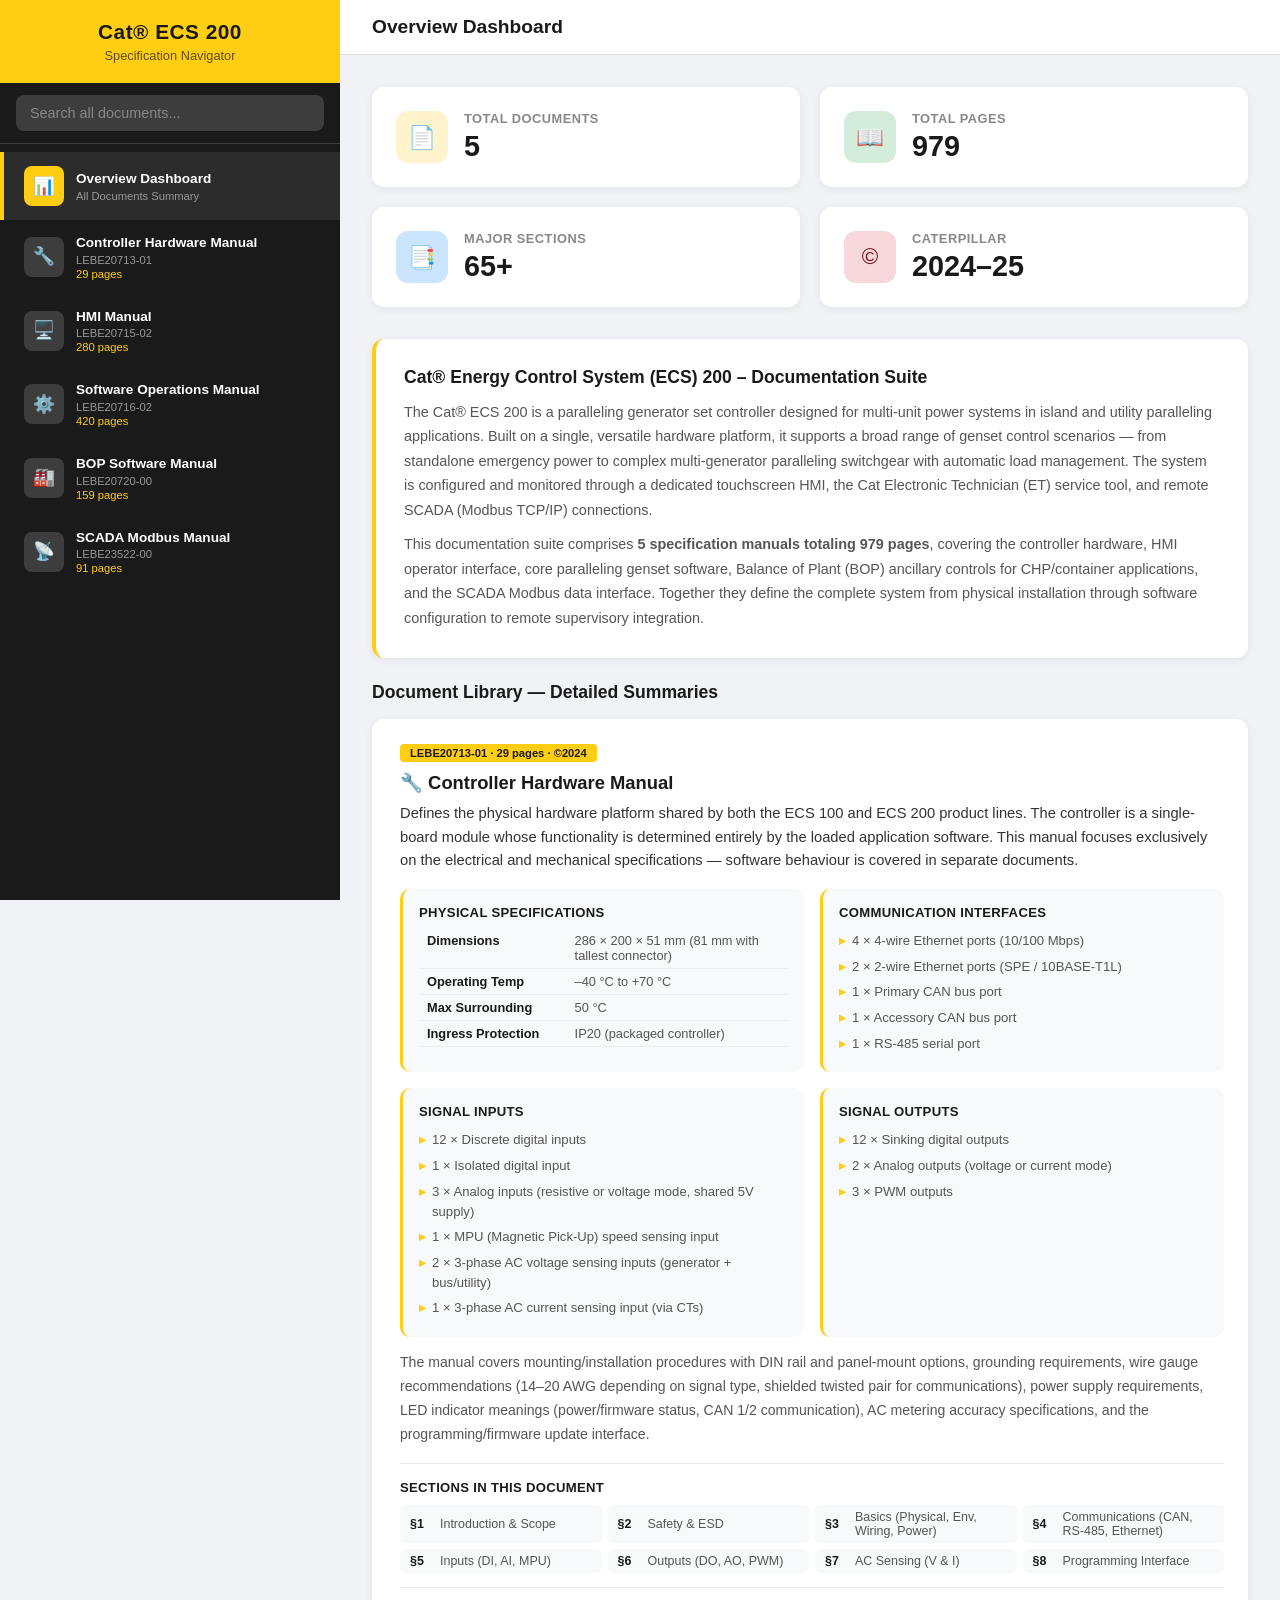
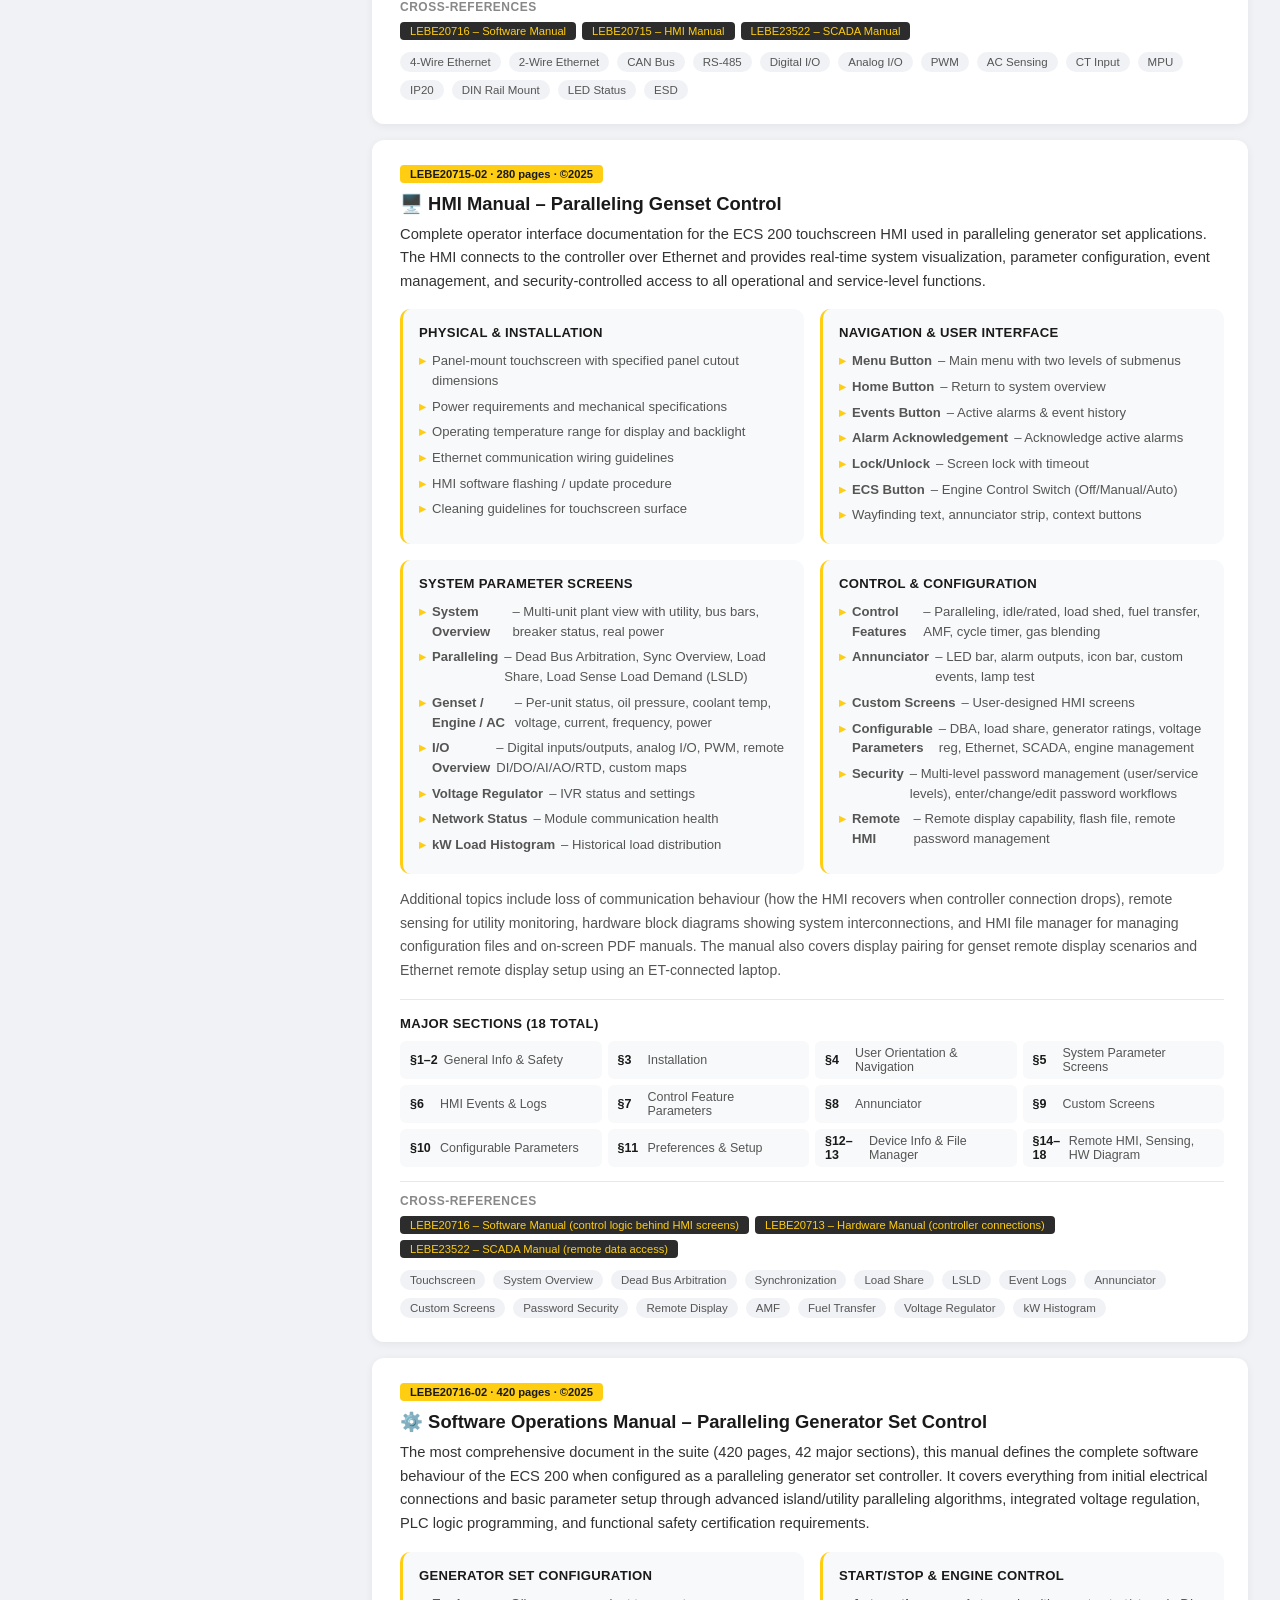
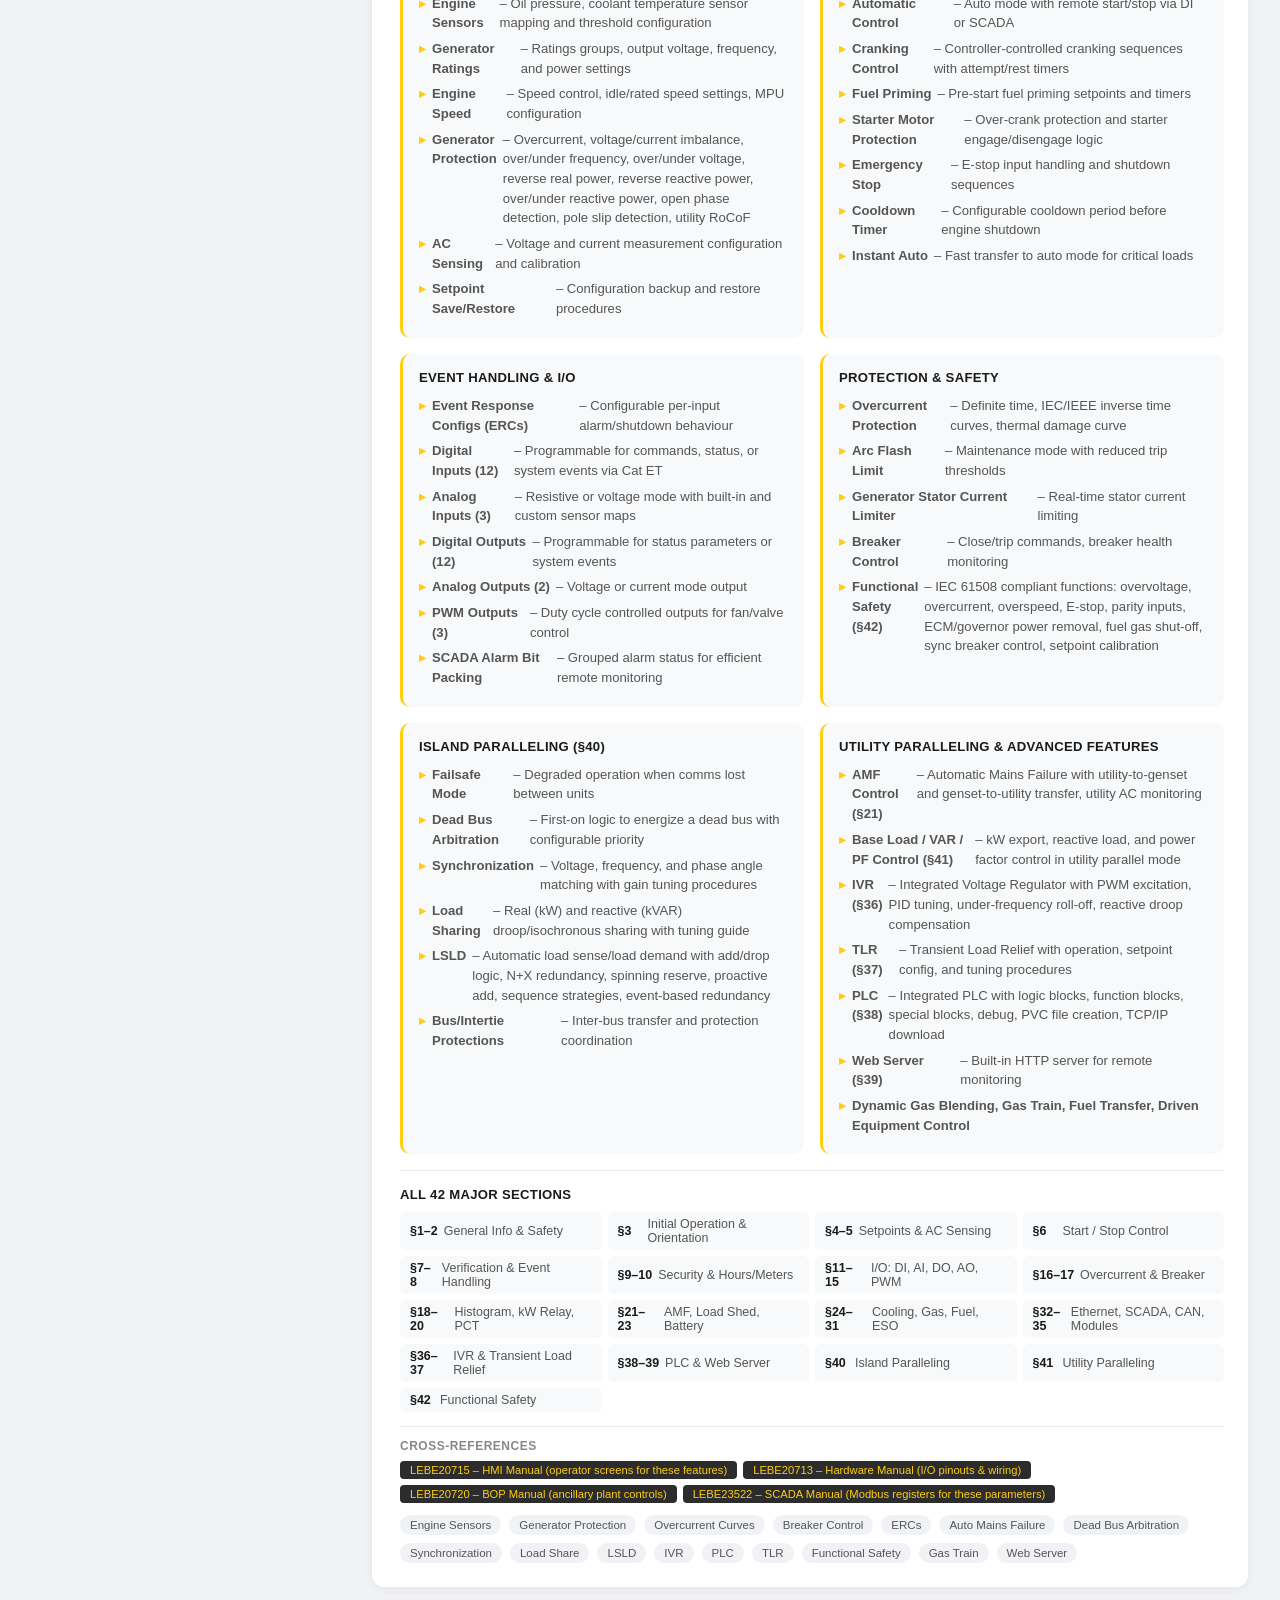
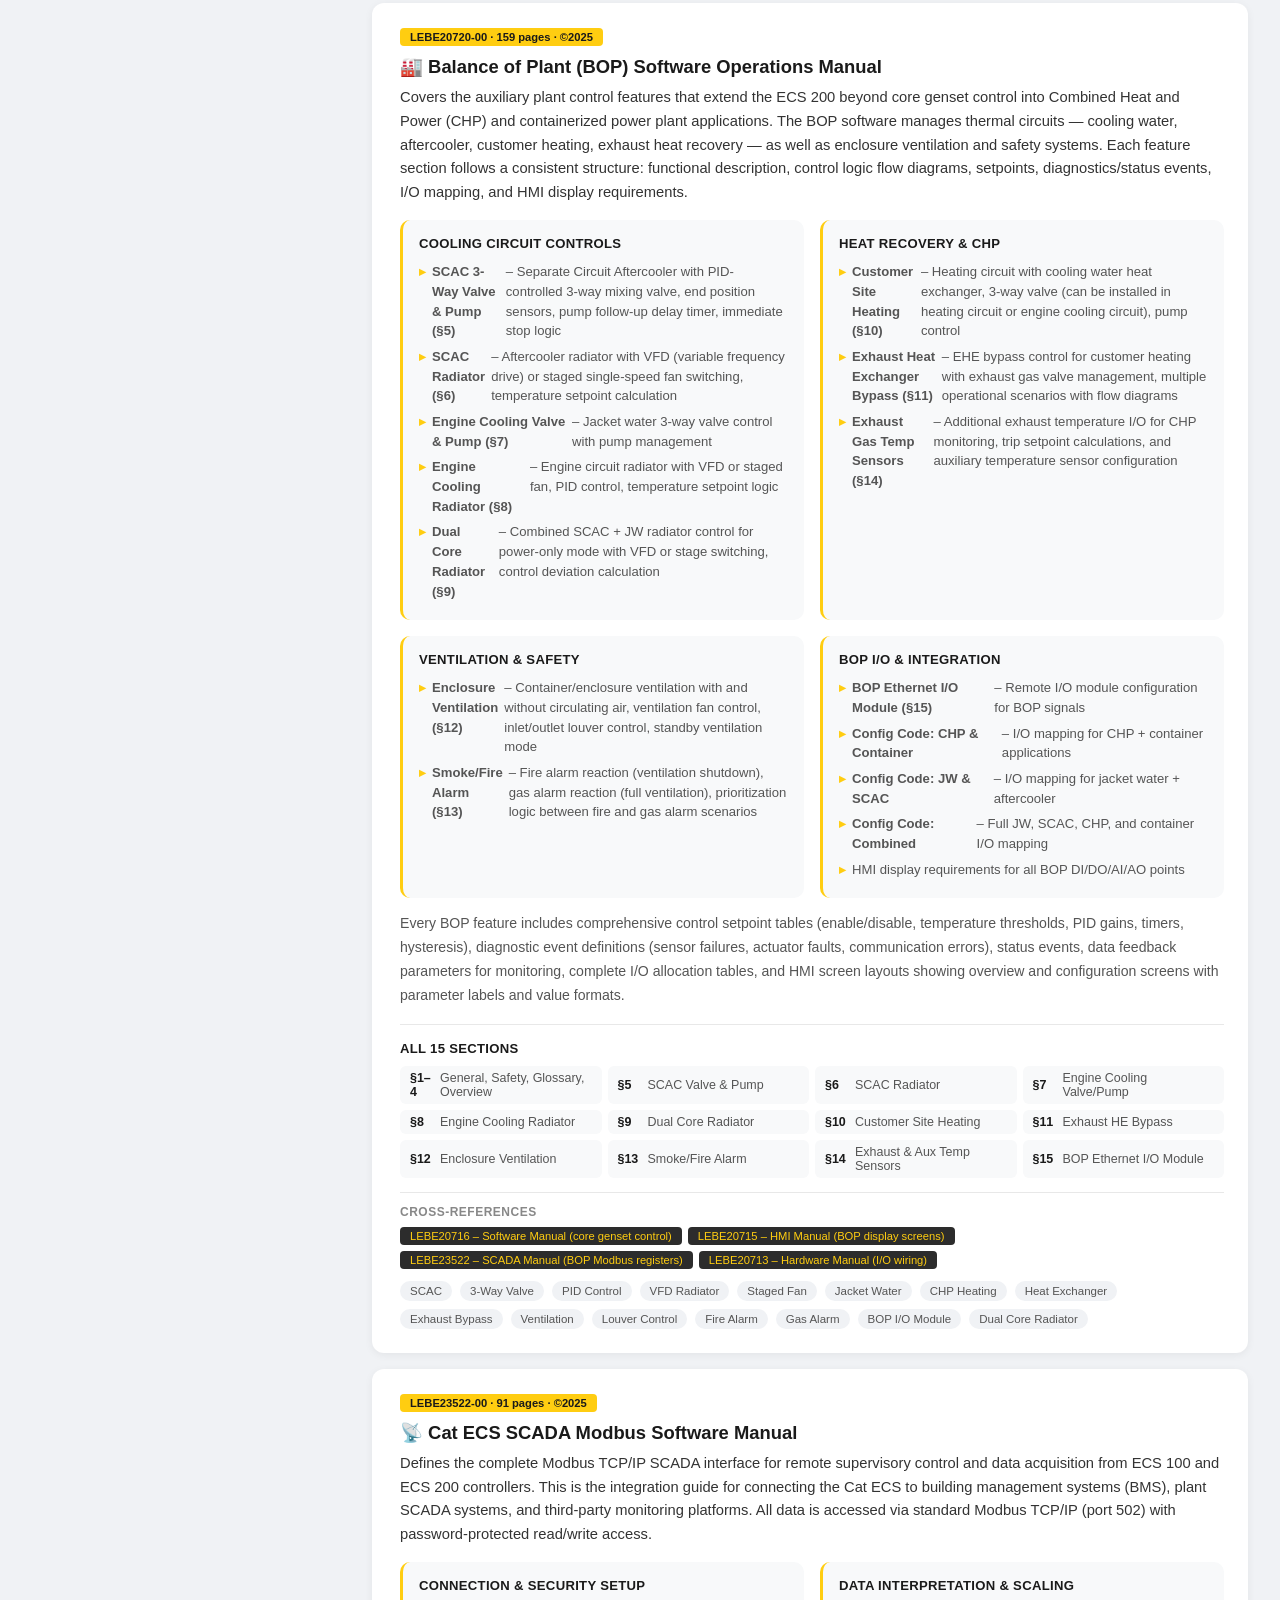
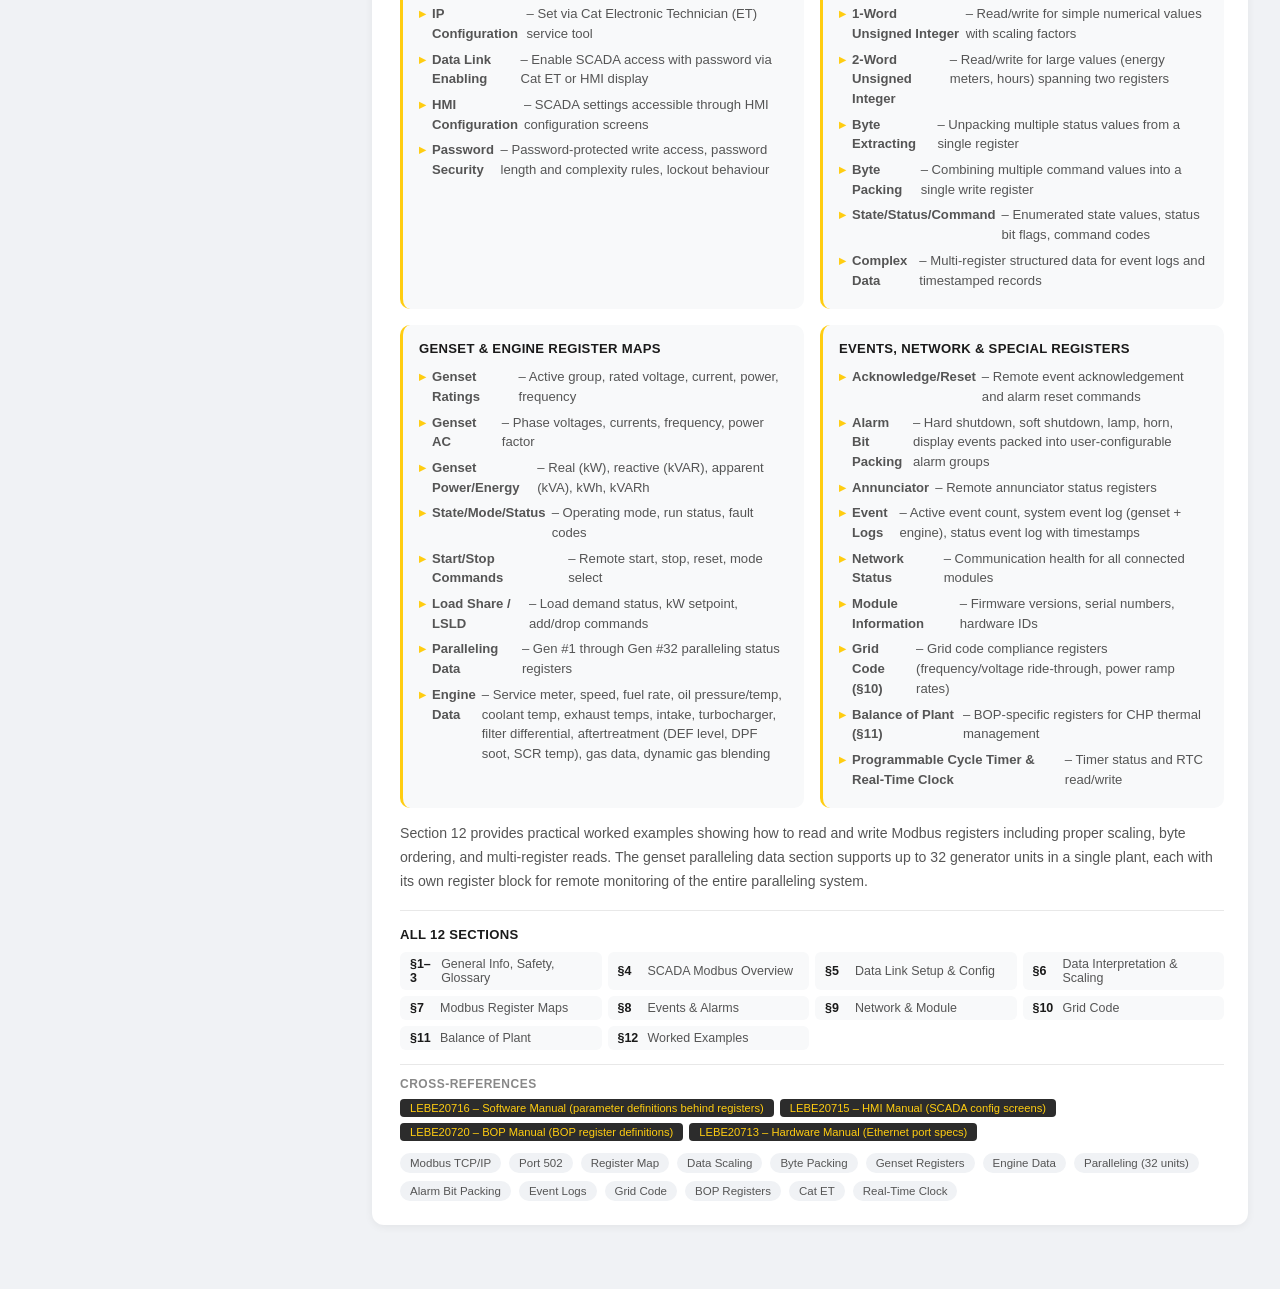
==== ECS-200-Spec-Navigator.html @ 2c51837c "Add ECS 200 Specification Navigator app and source PDFs - Single-file HTML app (index.html + portabl" ====
<!DOCTYPE html>
<html lang="en">
<head>
  <meta charset="UTF-8">
  <meta name="viewport" content="width=device-width, initial-scale=1.0">
  <title>Cat® ECS 200 Specification Navigator</title>
  <style>
    :root {
      --cat-yellow: #FFCD11;
      --cat-black: #1a1a1a;
      --cat-dark: #2c2c2c;
      --cat-gray: #3d3d3d;
      --cat-light-gray: #e8e8e8;
      --cat-white: #ffffff;
      --cat-accent: #f5a623;
      --sidebar-width: 340px;
      --transition: 0.3s ease;
    }

    * { margin: 0; padding: 0; box-sizing: border-box; }

    body {
      font-family: -apple-system, BlinkMacSystemFont, 'Segoe UI', Roboto, 'Helvetica Neue', Arial, sans-serif;
      background: #f0f2f5;
      color: var(--cat-black);
      display: flex;
      min-height: 100vh;
    }

    /* Sidebar */
    .sidebar {
      width: var(--sidebar-width);
      background: var(--cat-black);
      color: var(--cat-white);
      display: flex;
      flex-direction: column;
      position: fixed;
      top: 0;
      left: 0;
      bottom: 0;
      z-index: 100;
      transition: transform var(--transition);
    }

    .sidebar-header {
      background: var(--cat-yellow);
      color: var(--cat-black);
      padding: 20px;
      text-align: center;
    }

    .sidebar-header h1 {
      font-size: 1.3rem;
      font-weight: 800;
      letter-spacing: 0.5px;
    }

    .sidebar-header .subtitle {
      font-size: 0.8rem;
      opacity: 0.7;
      margin-top: 4px;
    }

    .sidebar-search {
      padding: 12px 16px;
      border-bottom: 1px solid var(--cat-gray);
    }

    .sidebar-search input {
      width: 100%;
      padding: 10px 14px;
      border: none;
      border-radius: 8px;
      background: var(--cat-gray);
      color: var(--cat-white);
      font-size: 0.9rem;
      outline: none;
    }

    .sidebar-search input::placeholder { color: #888; }
    .sidebar-search input:focus { background: #4a4a4a; }

    .doc-list {
      flex: 1;
      overflow-y: auto;
      padding: 8px 0;
    }

    .doc-item {
      padding: 14px 20px;
      cursor: pointer;
      border-left: 4px solid transparent;
      transition: all var(--transition);
      display: flex;
      align-items: center;
      gap: 12px;
    }

    .doc-item:hover {
      background: var(--cat-dark);
      border-left-color: var(--cat-yellow);
    }

    .doc-item.active {
      background: var(--cat-dark);
      border-left-color: var(--cat-yellow);
    }

    .doc-icon {
      width: 40px;
      height: 40px;
      background: var(--cat-gray);
      border-radius: 8px;
      display: flex;
      align-items: center;
      justify-content: center;
      flex-shrink: 0;
      font-size: 1.1rem;
    }

    .doc-item.active .doc-icon { background: var(--cat-yellow); color: var(--cat-black); }

    .doc-info h3 {
      font-size: 0.85rem;
      font-weight: 600;
      line-height: 1.3;
    }

    .doc-info .doc-id {
      font-size: 0.7rem;
      color: #999;
      margin-top: 2px;
    }

    .doc-info .doc-pages {
      font-size: 0.7rem;
      color: var(--cat-yellow);
      margin-top: 2px;
    }

    /* Main content */
    .main {
      margin-left: var(--sidebar-width);
      flex: 1;
      min-height: 100vh;
    }

    .topbar {
      background: var(--cat-white);
      border-bottom: 1px solid #ddd;
      padding: 16px 32px;
      display: flex;
      align-items: center;
      justify-content: space-between;
      position: sticky;
      top: 0;
      z-index: 50;
    }

    .topbar h2 {
      font-size: 1.2rem;
      font-weight: 700;
    }

    .topbar-actions {
      display: flex;
      gap: 10px;
    }

    .btn {
      padding: 10px 20px;
      border: none;
      border-radius: 8px;
      font-size: 0.85rem;
      font-weight: 600;
      cursor: pointer;
      transition: all var(--transition);
      display: inline-flex;
      align-items: center;
      gap: 8px;
      text-decoration: none;
    }

    .btn-primary {
      background: var(--cat-yellow);
      color: var(--cat-black);
    }

    .btn-primary:hover { background: #e6b800; transform: translateY(-1px); }

    .btn-secondary {
      background: var(--cat-light-gray);
      color: var(--cat-black);
    }

    .btn-secondary:hover { background: #d0d0d0; }

    .content {
      padding: 32px;
    }

    /* Dashboard */
    .dashboard-grid {
      display: grid;
      grid-template-columns: repeat(auto-fit, minmax(300px, 1fr));
      gap: 20px;
      margin-bottom: 32px;
    }

    .stat-card {
      background: var(--cat-white);
      border-radius: 12px;
      padding: 24px;
      box-shadow: 0 2px 8px rgba(0,0,0,0.06);
      display: flex;
      align-items: center;
      gap: 16px;
      transition: transform var(--transition), box-shadow var(--transition);
    }

    .stat-card:hover {
      transform: translateY(-2px);
      box-shadow: 0 4px 16px rgba(0,0,0,0.1);
    }

    .stat-icon {
      width: 52px;
      height: 52px;
      border-radius: 12px;
      display: flex;
      align-items: center;
      justify-content: center;
      font-size: 1.4rem;
      flex-shrink: 0;
    }

    .stat-info h4 { font-size: 0.8rem; color: #888; text-transform: uppercase; letter-spacing: 0.5px; }
    .stat-info .stat-value { font-size: 1.8rem; font-weight: 800; margin-top: 4px; }

    /* Document detail view */
    .doc-detail {
      display: none;
    }

    .doc-detail.active { display: block; }

    .doc-header-card {
      background: linear-gradient(135deg, var(--cat-black) 0%, var(--cat-dark) 100%);
      color: var(--cat-white);
      border-radius: 16px;
      padding: 32px;
      margin-bottom: 24px;
      position: relative;
      overflow: hidden;
    }

    .doc-header-card::after {
      content: '';
      position: absolute;
      top: -30px;
      right: -30px;
      width: 120px;
      height: 120px;
      background: var(--cat-yellow);
      border-radius: 50%;
      opacity: 0.1;
    }

    .doc-header-card .doc-title {
      font-size: 1.6rem;
      font-weight: 800;
      margin-bottom: 8px;
    }

    .doc-header-card .doc-number {
      font-size: 0.9rem;
      color: var(--cat-yellow);
      margin-bottom: 16px;
    }

    .doc-header-card .doc-summary {
      font-size: 0.95rem;
      line-height: 1.7;
      opacity: 0.9;
      max-width: 800px;
    }

    .doc-meta {
      display: flex;
      gap: 24px;
      margin-top: 20px;
      flex-wrap: wrap;
    }

    .meta-badge {
      background: rgba(255,255,255,0.1);
      padding: 8px 16px;
      border-radius: 20px;
      font-size: 0.8rem;
      display: flex;
      align-items: center;
      gap: 6px;
    }

    /* Sections */
    .sections-container {
      display: grid;
      grid-template-columns: repeat(auto-fit, minmax(380px, 1fr));
      gap: 20px;
    }

    .section-card {
      background: var(--cat-white);
      border-radius: 12px;
      padding: 24px;
      box-shadow: 0 2px 8px rgba(0,0,0,0.06);
      transition: all var(--transition);
      border-left: 4px solid var(--cat-yellow);
      cursor: pointer;
    }

    .section-card:hover {
      transform: translateY(-2px);
      box-shadow: 0 4px 16px rgba(0,0,0,0.1);
    }

    .section-header {
      display: flex;
      align-items: flex-start;
      gap: 12px;
      margin-bottom: 12px;
    }

    .section-num {
      background: var(--cat-yellow);
      color: var(--cat-black);
      font-weight: 800;
      font-size: 0.75rem;
      padding: 4px 10px;
      border-radius: 6px;
      flex-shrink: 0;
      min-width: 36px;
      text-align: center;
    }

    .section-title {
      font-size: 1rem;
      font-weight: 700;
      line-height: 1.3;
    }

    .section-desc {
      font-size: 0.85rem;
      color: #666;
      line-height: 1.6;
      margin-bottom: 12px;
    }

    .section-page {
      font-size: 0.75rem;
      color: #999;
      display: flex;
      align-items: center;
      gap: 4px;
    }

    .subsections {
      margin-top: 12px;
      padding-top: 12px;
      border-top: 1px solid #eee;
    }

    .subsection {
      padding: 8px 8px;
      font-size: 0.82rem;
      color: #555;
      display: flex;
      justify-content: space-between;
      align-items: center;
      cursor: pointer;
      border-radius: 6px;
      transition: all var(--transition);
    }

    .subsection:hover { color: var(--cat-black); background: #fff8e1; }

    .subsection .sub-page {
      color: #aaa;
      font-size: 0.75rem;
      white-space: nowrap;
    }

    .open-at-page {
      display: inline-flex;
      align-items: center;
      gap: 4px;
      background: var(--cat-yellow);
      color: var(--cat-black);
      font-size: 0.7rem;
      font-weight: 700;
      padding: 3px 10px;
      border-radius: 4px;
      text-decoration: none;
      transition: all var(--transition);
      white-space: nowrap;
    }

    .open-at-page:hover { background: #e6b800; transform: translateY(-1px); }

    .section-page-link {
      display: inline-flex;
      align-items: center;
      gap: 6px;
    }

    .section-page-link .open-at-page { margin-left: 8px; }

    /* Quick find */
    .quick-find-results {
      background: var(--cat-white);
      border-radius: 12px;
      padding: 24px;
      box-shadow: 0 2px 8px rgba(0,0,0,0.06);
      margin-bottom: 24px;
      display: none;
    }

    .quick-find-results.visible { display: block; }

    .quick-find-results h3 {
      font-size: 1rem;
      margin-bottom: 16px;
      color: var(--cat-black);
    }

    .search-result-item {
      padding: 14px 16px;
      border-radius: 8px;
      margin-bottom: 8px;
      background: #f8f9fa;
      transition: all var(--transition);
      border-left: 3px solid transparent;
    }

    .search-result-item:hover { background: #fff8e1; border-left-color: var(--cat-yellow); }

    .result-header {
      display: flex;
      justify-content: space-between;
      align-items: flex-start;
      gap: 12px;
    }

    .result-doc { font-size: 0.72rem; color: #888; margin-top: 4px; }
    .result-section { font-weight: 600; font-size: 0.9rem; }
    .result-desc { font-size: 0.8rem; color: #666; margin-top: 6px; line-height: 1.5; }

    .result-matches {
      margin-top: 8px;
      padding-top: 8px;
      border-top: 1px solid #eee;
      display: flex;
      flex-direction: column;
      gap: 4px;
    }

    .result-match-item {
      display: flex;
      justify-content: space-between;
      align-items: center;
      padding: 6px 10px;
      border-radius: 6px;
      font-size: 0.8rem;
      color: #555;
      cursor: pointer;
      transition: all var(--transition);
    }

    .result-match-item:hover { background: #fff3cd; }

    .result-match-item .match-title { flex: 1; }

    .result-doc-badge {
      display: inline-block;
      background: var(--cat-dark);
      color: var(--cat-yellow);
      font-size: 0.65rem;
      font-weight: 700;
      padding: 2px 8px;
      border-radius: 4px;
      margin-right: 6px;
    }

    /* Mobile menu toggle */
    .menu-toggle {
      display: none;
      position: fixed;
      top: 12px;
      left: 12px;
      z-index: 200;
      background: var(--cat-yellow);
      border: none;
      padding: 10px;
      border-radius: 8px;
      cursor: pointer;
      font-size: 1.2rem;
    }

    /* Overview tab */
    .overview-section { margin-bottom: 32px; }
    .overview-section h3 { font-size: 1.1rem; font-weight: 700; margin-bottom: 16px; }

    .doc-overview-card {
      background: var(--cat-white);
      border-radius: 12px;
      padding: 24px;
      box-shadow: 0 2px 8px rgba(0,0,0,0.06);
      margin-bottom: 16px;
      cursor: pointer;
      transition: all var(--transition);
      border-left: 4px solid transparent;
    }

    .doc-overview-card:hover {
      transform: translateY(-2px);
      box-shadow: 0 4px 16px rgba(0,0,0,0.1);
      border-left-color: var(--cat-yellow);
    }

    .doc-overview-card h4 { font-size: 1.15rem; margin-bottom: 8px; }
    .doc-overview-card .doc-id-badge {
      display: inline-block;
      background: var(--cat-yellow);
      color: var(--cat-black);
      font-size: 0.7rem;
      font-weight: 700;
      padding: 3px 10px;
      border-radius: 4px;
      margin-bottom: 10px;
    }
    .doc-overview-card p { font-size: 0.88rem; color: #555; line-height: 1.7; }
    .doc-overview-card .summary-lead { font-size: 0.92rem; color: #333; font-weight: 500; margin-bottom: 12px; line-height: 1.6; }

    .key-topics {
      display: flex;
      gap: 8px;
      flex-wrap: wrap;
      margin-top: 12px;
    }

    .topic-tag {
      background: #f0f2f5;
      color: #555;
      font-size: 0.72rem;
      padding: 4px 10px;
      border-radius: 12px;
      font-weight: 500;
    }

    .detail-grid {
      display: grid;
      grid-template-columns: repeat(auto-fit, minmax(280px, 1fr));
      gap: 16px;
      margin-top: 16px;
    }

    .detail-block {
      background: #f8f9fa;
      border-radius: 10px;
      padding: 16px;
      border-left: 3px solid var(--cat-yellow);
    }

    .detail-block h5 {
      font-size: 0.82rem;
      font-weight: 700;
      color: var(--cat-black);
      margin-bottom: 8px;
      text-transform: uppercase;
      letter-spacing: 0.3px;
    }

    .detail-block ul {
      list-style: none;
      padding: 0;
    }

    .detail-block ul li {
      font-size: 0.82rem;
      color: #555;
      padding: 3px 0;
      line-height: 1.5;
      display: flex;
      align-items: baseline;
      gap: 6px;
    }

    .detail-block ul li::before {
      content: '▸';
      color: var(--cat-yellow);
      font-weight: bold;
      flex-shrink: 0;
    }

    .spec-table {
      width: 100%;
      border-collapse: collapse;
      font-size: 0.8rem;
      margin-top: 8px;
    }

    .spec-table td {
      padding: 5px 8px;
      border-bottom: 1px solid #eee;
      vertical-align: top;
    }

    .spec-table td:first-child {
      font-weight: 600;
      color: var(--cat-black);
      white-space: nowrap;
      width: 40%;
    }

    .spec-table td:last-child {
      color: #555;
    }

    .section-preview {
      margin-top: 16px;
      padding-top: 16px;
      border-top: 1px solid #e8e8e8;
    }

    .section-preview h5 {
      font-size: 0.82rem;
      font-weight: 700;
      color: var(--cat-black);
      margin-bottom: 10px;
      text-transform: uppercase;
      letter-spacing: 0.3px;
    }

    .section-preview-grid {
      display: grid;
      grid-template-columns: repeat(auto-fit, minmax(200px, 1fr));
      gap: 6px;
    }

    .section-preview-item {
      font-size: 0.78rem;
      color: #555;
      padding: 5px 10px;
      background: #f8f9fa;
      border-radius: 6px;
      display: flex;
      align-items: center;
      gap: 6px;
      cursor: pointer;
      transition: background var(--transition);
    }

    .section-preview-item:hover { background: #fff3cd; }

    .section-preview-item .sp-num {
      font-weight: 700;
      color: var(--cat-black);
      min-width: 24px;
    }

    .xref-section {
      margin-top: 14px;
      padding-top: 12px;
      border-top: 1px solid #e8e8e8;
    }

    .xref-section h5 {
      font-size: 0.75rem;
      font-weight: 700;
      color: #888;
      margin-bottom: 8px;
      text-transform: uppercase;
      letter-spacing: 0.5px;
    }

    .xref-badges {
      display: flex;
      gap: 6px;
      flex-wrap: wrap;
    }

    .xref-badge {
      font-size: 0.7rem;
      background: var(--cat-dark);
      color: var(--cat-yellow);
      padding: 3px 10px;
      border-radius: 4px;
      cursor: pointer;
      transition: all var(--transition);
    }

    .xref-badge:hover { background: var(--cat-black); transform: translateY(-1px); }

    .overview-intro {
      background: var(--cat-white);
      border-radius: 12px;
      padding: 28px;
      box-shadow: 0 2px 8px rgba(0,0,0,0.06);
      margin-bottom: 24px;
      border-left: 4px solid var(--cat-yellow);
    }

    .overview-intro h3 { font-size: 1.1rem; margin-bottom: 12px; }
    .overview-intro p { font-size: 0.9rem; color: #555; line-height: 1.7; }

    /* Scrollbar */
    ::-webkit-scrollbar { width: 6px; }
    ::-webkit-scrollbar-track { background: transparent; }
    ::-webkit-scrollbar-thumb { background: #ccc; border-radius: 3px; }
    .sidebar ::-webkit-scrollbar-thumb { background: #555; }

    /* Responsive */
    @media (max-width: 900px) {
      .sidebar { transform: translateX(-100%); }
      .sidebar.open { transform: translateX(0); }
      .main { margin-left: 0; }
      .menu-toggle { display: block; }
      .content { padding: 20px; }
      .sections-container { grid-template-columns: 1fr; }
    }

    /* Print */
    @media print {
      .sidebar, .topbar, .menu-toggle { display: none; }
      .main { margin-left: 0; }
    }

    .highlight { background: var(--cat-yellow); padding: 1px 4px; border-radius: 3px; }

    /* Tab navigation */
    .tab-nav {
      display: flex;
      gap: 4px;
      margin-bottom: 24px;
      background: var(--cat-white);
      padding: 4px;
      border-radius: 12px;
      box-shadow: 0 2px 8px rgba(0,0,0,0.06);
    }

    .tab-btn {
      padding: 10px 20px;
      border: none;
      border-radius: 8px;
      background: transparent;
      font-size: 0.85rem;
      font-weight: 600;
      cursor: pointer;
      transition: all var(--transition);
      color: #666;
    }

    .tab-btn.active {
      background: var(--cat-yellow);
      color: var(--cat-black);
    }

    .tab-btn:hover:not(.active) { background: #f0f2f5; }
  </style>
</head>
<body>

  <button class="menu-toggle" onclick="toggleSidebar()" aria-label="Toggle menu">☰</button>

  <!-- Sidebar -->
  <aside class="sidebar" id="sidebar">
    <div class="sidebar-header">
      <h1>Cat® ECS 200</h1>
      <div class="subtitle">Specification Navigator</div>
    </div>
    <div class="sidebar-search">
      <input type="text" id="globalSearch" placeholder="Search all documents..." oninput="handleSearch(this.value)">
    </div>
    <div class="doc-list" id="docList">
      <div class="doc-item active" data-doc="overview" onclick="showView('overview')">
        <div class="doc-icon">📊</div>
        <div class="doc-info">
          <h3>Overview Dashboard</h3>
          <div class="doc-id">All Documents Summary</div>
        </div>
      </div>
      <div class="doc-item" data-doc="hw" onclick="showView('hw')">
        <div class="doc-icon">🔧</div>
        <div class="doc-info">
          <h3>Controller Hardware Manual</h3>
          <div class="doc-id">LEBE20713-01</div>
          <div class="doc-pages">29 pages</div>
        </div>
      </div>
      <div class="doc-item" data-doc="hmi" onclick="showView('hmi')">
        <div class="doc-icon">🖥️</div>
        <div class="doc-info">
          <h3>HMI Manual</h3>
          <div class="doc-id">LEBE20715-02</div>
          <div class="doc-pages">280 pages</div>
        </div>
      </div>
      <div class="doc-item" data-doc="sw" onclick="showView('sw')">
        <div class="doc-icon">⚙️</div>
        <div class="doc-info">
          <h3>Software Operations Manual</h3>
          <div class="doc-id">LEBE20716-02</div>
          <div class="doc-pages">420 pages</div>
        </div>
      </div>
      <div class="doc-item" data-doc="bop" onclick="showView('bop')">
        <div class="doc-icon">🏭</div>
        <div class="doc-info">
          <h3>BOP Software Manual</h3>
          <div class="doc-id">LEBE20720-00</div>
          <div class="doc-pages">159 pages</div>
        </div>
      </div>
      <div class="doc-item" data-doc="scada" onclick="showView('scada')">
        <div class="doc-icon">📡</div>
        <div class="doc-info">
          <h3>SCADA Modbus Manual</h3>
          <div class="doc-id">LEBE23522-00</div>
          <div class="doc-pages">91 pages</div>
        </div>
      </div>
    </div>
  </aside>

  <!-- Main -->
  <main class="main">
    <div class="topbar">
      <h2 id="topbarTitle">Overview Dashboard</h2>
      <div class="topbar-actions" id="topbarActions">
      </div>
    </div>

    <div class="content">
      <!-- Search results overlay -->
      <div class="quick-find-results" id="searchResults">
        <h3>🔍 Search Results <span id="resultCount"></span></h3>
        <div id="resultsList"></div>
      </div>

      <!-- OVERVIEW VIEW -->
      <div class="doc-detail active" id="view-overview">
        <div class="dashboard-grid">
          <div class="stat-card">
            <div class="stat-icon" style="background:#fff3cd;color:#856404;">📄</div>
            <div class="stat-info">
              <h4>Total Documents</h4>
              <div class="stat-value">5</div>
            </div>
          </div>
          <div class="stat-card">
            <div class="stat-icon" style="background:#d4edda;color:#155724;">📖</div>
            <div class="stat-info">
              <h4>Total Pages</h4>
              <div class="stat-value">979</div>
            </div>
          </div>
          <div class="stat-card">
            <div class="stat-icon" style="background:#cce5ff;color:#004085;">📑</div>
            <div class="stat-info">
              <h4>Major Sections</h4>
              <div class="stat-value">65+</div>
            </div>
          </div>
          <div class="stat-card">
            <div class="stat-icon" style="background:#f8d7da;color:#721c24;">©️</div>
            <div class="stat-info">
              <h4>Caterpillar</h4>
              <div class="stat-value">2024–25</div>
            </div>
          </div>
        </div>

        <!-- System Overview -->
        <div class="overview-intro">
          <h3>Cat® Energy Control System (ECS) 200 – Documentation Suite</h3>
          <p>The Cat® ECS 200 is a paralleling generator set controller designed for multi-unit power systems in island and utility paralleling applications. Built on a single, versatile hardware platform, it supports a broad range of genset control scenarios — from standalone emergency power to complex multi-generator paralleling switchgear with automatic load management. The system is configured and monitored through a dedicated touchscreen HMI, the Cat Electronic Technician (ET) service tool, and remote SCADA (Modbus TCP/IP) connections.</p>
          <p style="margin-top:10px;">This documentation suite comprises <strong>5 specification manuals totaling 979 pages</strong>, covering the controller hardware, HMI operator interface, core paralleling genset software, Balance of Plant (BOP) ancillary controls for CHP/container applications, and the SCADA Modbus data interface. Together they define the complete system from physical installation through software configuration to remote supervisory integration.</p>
        </div>

        <div class="overview-section">
          <h3>Document Library — Detailed Summaries</h3>

          <!-- ==================== HARDWARE ==================== -->
          <div class="doc-overview-card" onclick="showView('hw')">
            <div class="doc-id-badge">LEBE20713-01 · 29 pages · ©2024</div>
            <h4>🔧 Controller Hardware Manual</h4>
            <p class="summary-lead">Defines the physical hardware platform shared by both the ECS 100 and ECS 200 product lines. The controller is a single-board module whose functionality is determined entirely by the loaded application software. This manual focuses exclusively on the electrical and mechanical specifications — software behaviour is covered in separate documents.</p>

            <div class="detail-grid">
              <div class="detail-block">
                <h5>Physical Specifications</h5>
                <table class="spec-table">
                  <tr><td>Dimensions</td><td>286 × 200 × 51 mm (81 mm with tallest connector)</td></tr>
                  <tr><td>Operating Temp</td><td>–40 °C to +70 °C</td></tr>
                  <tr><td>Max Surrounding</td><td>50 °C</td></tr>
                  <tr><td>Ingress Protection</td><td>IP20 (packaged controller)</td></tr>
                </table>
              </div>
              <div class="detail-block">
                <h5>Communication Interfaces</h5>
                <ul>
                  <li>4 × 4-wire Ethernet ports (10/100 Mbps)</li>
                  <li>2 × 2-wire Ethernet ports (SPE / 10BASE-T1L)</li>
                  <li>1 × Primary CAN bus port</li>
                  <li>1 × Accessory CAN bus port</li>
                  <li>1 × RS-485 serial port</li>
                </ul>
              </div>
              <div class="detail-block">
                <h5>Signal Inputs</h5>
                <ul>
                  <li>12 × Discrete digital inputs</li>
                  <li>1 × Isolated digital input</li>
                  <li>3 × Analog inputs (resistive or voltage mode, shared 5V supply)</li>
                  <li>1 × MPU (Magnetic Pick-Up) speed sensing input</li>
                  <li>2 × 3-phase AC voltage sensing inputs (generator + bus/utility)</li>
                  <li>1 × 3-phase AC current sensing input (via CTs)</li>
                </ul>
              </div>
              <div class="detail-block">
                <h5>Signal Outputs</h5>
                <ul>
                  <li>12 × Sinking digital outputs</li>
                  <li>2 × Analog outputs (voltage or current mode)</li>
                  <li>3 × PWM outputs</li>
                </ul>
              </div>
            </div>

            <p style="margin-top:14px;">The manual covers mounting/installation procedures with DIN rail and panel-mount options, grounding requirements, wire gauge recommendations (14–20 AWG depending on signal type, shielded twisted pair for communications), power supply requirements, LED indicator meanings (power/firmware status, CAN 1/2 communication), AC metering accuracy specifications, and the programming/firmware update interface.</p>

            <div class="section-preview">
              <h5>Sections in This Document</h5>
              <div class="section-preview-grid">
                <div class="section-preview-item" onclick="event.stopPropagation(); showView('hw')"><span class="sp-num">§1</span> Introduction &amp; Scope</div>
                <div class="section-preview-item" onclick="event.stopPropagation(); showView('hw')"><span class="sp-num">§2</span> Safety &amp; ESD</div>
                <div class="section-preview-item" onclick="event.stopPropagation(); showView('hw')"><span class="sp-num">§3</span> Basics (Physical, Env, Wiring, Power)</div>
                <div class="section-preview-item" onclick="event.stopPropagation(); showView('hw')"><span class="sp-num">§4</span> Communications (CAN, RS-485, Ethernet)</div>
                <div class="section-preview-item" onclick="event.stopPropagation(); showView('hw')"><span class="sp-num">§5</span> Inputs (DI, AI, MPU)</div>
                <div class="section-preview-item" onclick="event.stopPropagation(); showView('hw')"><span class="sp-num">§6</span> Outputs (DO, AO, PWM)</div>
                <div class="section-preview-item" onclick="event.stopPropagation(); showView('hw')"><span class="sp-num">§7</span> AC Sensing (V &amp; I)</div>
                <div class="section-preview-item" onclick="event.stopPropagation(); showView('hw')"><span class="sp-num">§8</span> Programming Interface</div>
              </div>
            </div>

            <div class="xref-section">
              <h5>Cross-References</h5>
              <div class="xref-badges">
                <span class="xref-badge" onclick="event.stopPropagation(); showView('sw')">LEBE20716 – Software Manual</span>
                <span class="xref-badge" onclick="event.stopPropagation(); showView('hmi')">LEBE20715 – HMI Manual</span>
                <span class="xref-badge" onclick="event.stopPropagation(); showView('scada')">LEBE23522 – SCADA Manual</span>
              </div>
            </div>

            <div class="key-topics">
              <span class="topic-tag">4-Wire Ethernet</span>
              <span class="topic-tag">2-Wire Ethernet</span>
              <span class="topic-tag">CAN Bus</span>
              <span class="topic-tag">RS-485</span>
              <span class="topic-tag">Digital I/O</span>
              <span class="topic-tag">Analog I/O</span>
              <span class="topic-tag">PWM</span>
              <span class="topic-tag">AC Sensing</span>
              <span class="topic-tag">CT Input</span>
              <span class="topic-tag">MPU</span>
              <span class="topic-tag">IP20</span>
              <span class="topic-tag">DIN Rail Mount</span>
              <span class="topic-tag">LED Status</span>
              <span class="topic-tag">ESD</span>
            </div>
          </div>

          <!-- ==================== HMI ==================== -->
          <div class="doc-overview-card" onclick="showView('hmi')">
            <div class="doc-id-badge">LEBE20715-02 · 280 pages · ©2025</div>
            <h4>🖥️ HMI Manual – Paralleling Genset Control</h4>
            <p class="summary-lead">Complete operator interface documentation for the ECS 200 touchscreen HMI used in paralleling generator set applications. The HMI connects to the controller over Ethernet and provides real-time system visualization, parameter configuration, event management, and security-controlled access to all operational and service-level functions.</p>

            <div class="detail-grid">
              <div class="detail-block">
                <h5>Physical &amp; Installation</h5>
                <ul>
                  <li>Panel-mount touchscreen with specified panel cutout dimensions</li>
                  <li>Power requirements and mechanical specifications</li>
                  <li>Operating temperature range for display and backlight</li>
                  <li>Ethernet communication wiring guidelines</li>
                  <li>HMI software flashing / update procedure</li>
                  <li>Cleaning guidelines for touchscreen surface</li>
                </ul>
              </div>
              <div class="detail-block">
                <h5>Navigation &amp; User Interface</h5>
                <ul>
                  <li><strong>Menu Button</strong> – Main menu with two levels of submenus</li>
                  <li><strong>Home Button</strong> – Return to system overview</li>
                  <li><strong>Events Button</strong> – Active alarms &amp; event history</li>
                  <li><strong>Alarm Acknowledgement</strong> – Acknowledge active alarms</li>
                  <li><strong>Lock/Unlock</strong> – Screen lock with timeout</li>
                  <li><strong>ECS Button</strong> – Engine Control Switch (Off/Manual/Auto)</li>
                  <li>Wayfinding text, annunciator strip, context buttons</li>
                </ul>
              </div>
              <div class="detail-block">
                <h5>System Parameter Screens</h5>
                <ul>
                  <li><strong>System Overview</strong> – Multi-unit plant view with utility, bus bars, breaker status, real power</li>
                  <li><strong>Paralleling</strong> – Dead Bus Arbitration, Sync Overview, Load Share, Load Sense Load Demand (LSLD)</li>
                  <li><strong>Genset / Engine / AC</strong> – Per-unit status, oil pressure, coolant temp, voltage, current, frequency, power</li>
                  <li><strong>I/O Overview</strong> – Digital inputs/outputs, analog I/O, PWM, remote DI/DO/AI/AO/RTD, custom maps</li>
                  <li><strong>Voltage Regulator</strong> – IVR status and settings</li>
                  <li><strong>Network Status</strong> – Module communication health</li>
                  <li><strong>kW Load Histogram</strong> – Historical load distribution</li>
                </ul>
              </div>
              <div class="detail-block">
                <h5>Control &amp; Configuration</h5>
                <ul>
                  <li><strong>Control Features</strong> – Paralleling, idle/rated, load shed, fuel transfer, AMF, cycle timer, gas blending</li>
                  <li><strong>Annunciator</strong> – LED bar, alarm outputs, icon bar, custom events, lamp test</li>
                  <li><strong>Custom Screens</strong> – User-designed HMI screens</li>
                  <li><strong>Configurable Parameters</strong> – DBA, load share, generator ratings, voltage reg, Ethernet, SCADA, engine management</li>
                  <li><strong>Security</strong> – Multi-level password management (user/service levels), enter/change/edit password workflows</li>
                  <li><strong>Remote HMI</strong> – Remote display capability, flash file, remote password management</li>
                </ul>
              </div>
            </div>

            <p style="margin-top:14px;">Additional topics include loss of communication behaviour (how the HMI recovers when controller connection drops), remote sensing for utility monitoring, hardware block diagrams showing system interconnections, and HMI file manager for managing configuration files and on-screen PDF manuals. The manual also covers display pairing for genset remote display scenarios and Ethernet remote display setup using an ET-connected laptop.</p>

            <div class="section-preview">
              <h5>Major Sections (18 total)</h5>
              <div class="section-preview-grid">
                <div class="section-preview-item" onclick="event.stopPropagation(); showView('hmi')"><span class="sp-num">§1–2</span> General Info &amp; Safety</div>
                <div class="section-preview-item" onclick="event.stopPropagation(); showView('hmi')"><span class="sp-num">§3</span> Installation</div>
                <div class="section-preview-item" onclick="event.stopPropagation(); showView('hmi')"><span class="sp-num">§4</span> User Orientation &amp; Navigation</div>
                <div class="section-preview-item" onclick="event.stopPropagation(); showView('hmi')"><span class="sp-num">§5</span> System Parameter Screens</div>
                <div class="section-preview-item" onclick="event.stopPropagation(); showView('hmi')"><span class="sp-num">§6</span> HMI Events &amp; Logs</div>
                <div class="section-preview-item" onclick="event.stopPropagation(); showView('hmi')"><span class="sp-num">§7</span> Control Feature Parameters</div>
                <div class="section-preview-item" onclick="event.stopPropagation(); showView('hmi')"><span class="sp-num">§8</span> Annunciator</div>
                <div class="section-preview-item" onclick="event.stopPropagation(); showView('hmi')"><span class="sp-num">§9</span> Custom Screens</div>
                <div class="section-preview-item" onclick="event.stopPropagation(); showView('hmi')"><span class="sp-num">§10</span> Configurable Parameters</div>
                <div class="section-preview-item" onclick="event.stopPropagation(); showView('hmi')"><span class="sp-num">§11</span> Preferences &amp; Setup</div>
                <div class="section-preview-item" onclick="event.stopPropagation(); showView('hmi')"><span class="sp-num">§12–13</span> Device Info &amp; File Manager</div>
                <div class="section-preview-item" onclick="event.stopPropagation(); showView('hmi')"><span class="sp-num">§14–18</span> Remote HMI, Sensing, HW Diagram</div>
              </div>
            </div>

            <div class="xref-section">
              <h5>Cross-References</h5>
              <div class="xref-badges">
                <span class="xref-badge" onclick="event.stopPropagation(); showView('sw')">LEBE20716 – Software Manual (control logic behind HMI screens)</span>
                <span class="xref-badge" onclick="event.stopPropagation(); showView('hw')">LEBE20713 – Hardware Manual (controller connections)</span>
                <span class="xref-badge" onclick="event.stopPropagation(); showView('scada')">LEBE23522 – SCADA Manual (remote data access)</span>
              </div>
            </div>

            <div class="key-topics">
              <span class="topic-tag">Touchscreen</span>
              <span class="topic-tag">System Overview</span>
              <span class="topic-tag">Dead Bus Arbitration</span>
              <span class="topic-tag">Synchronization</span>
              <span class="topic-tag">Load Share</span>
              <span class="topic-tag">LSLD</span>
              <span class="topic-tag">Event Logs</span>
              <span class="topic-tag">Annunciator</span>
              <span class="topic-tag">Custom Screens</span>
              <span class="topic-tag">Password Security</span>
              <span class="topic-tag">Remote Display</span>
              <span class="topic-tag">AMF</span>
              <span class="topic-tag">Fuel Transfer</span>
              <span class="topic-tag">Voltage Regulator</span>
              <span class="topic-tag">kW Histogram</span>
            </div>
          </div>

          <!-- ==================== SOFTWARE ==================== -->
          <div class="doc-overview-card" onclick="showView('sw')">
            <div class="doc-id-badge">LEBE20716-02 · 420 pages · ©2025</div>
            <h4>⚙️ Software Operations Manual – Paralleling Generator Set Control</h4>
            <p class="summary-lead">The most comprehensive document in the suite (420 pages, 42 major sections), this manual defines the complete software behaviour of the ECS 200 when configured as a paralleling generator set controller. It covers everything from initial electrical connections and basic parameter setup through advanced island/utility paralleling algorithms, integrated voltage regulation, PLC logic programming, and functional safety certification requirements.</p>

            <div class="detail-grid">
              <div class="detail-block">
                <h5>Generator Set Configuration</h5>
                <ul>
                  <li><strong>Engine Sensors</strong> – Oil pressure, coolant temperature sensor mapping and threshold configuration</li>
                  <li><strong>Generator Ratings</strong> – Ratings groups, output voltage, frequency, and power settings</li>
                  <li><strong>Engine Speed</strong> – Speed control, idle/rated speed settings, MPU configuration</li>
                  <li><strong>Generator Protection</strong> – Overcurrent, voltage/current imbalance, over/under frequency, over/under voltage, reverse real power, reverse reactive power, over/under reactive power, open phase detection, pole slip detection, utility RoCoF</li>
                  <li><strong>AC Sensing</strong> – Voltage and current measurement configuration and calibration</li>
                  <li><strong>Setpoint Save/Restore</strong> – Configuration backup and restore procedures</li>
                </ul>
              </div>
              <div class="detail-block">
                <h5>Start/Stop &amp; Engine Control</h5>
                <ul>
                  <li><strong>Automatic Control</strong> – Auto mode with remote start/stop via DI or SCADA</li>
                  <li><strong>Cranking Control</strong> – Controller-controlled cranking sequences with attempt/rest timers</li>
                  <li><strong>Fuel Priming</strong> – Pre-start fuel priming setpoints and timers</li>
                  <li><strong>Starter Motor Protection</strong> – Over-crank protection and starter engage/disengage logic</li>
                  <li><strong>Emergency Stop</strong> – E-stop input handling and shutdown sequences</li>
                  <li><strong>Cooldown Timer</strong> – Configurable cooldown period before engine shutdown</li>
                  <li><strong>Instant Auto</strong> – Fast transfer to auto mode for critical loads</li>
                </ul>
              </div>
              <div class="detail-block">
                <h5>Event Handling &amp; I/O</h5>
                <ul>
                  <li><strong>Event Response Configs (ERCs)</strong> – Configurable per-input alarm/shutdown behaviour</li>
                  <li><strong>Digital Inputs (12)</strong> – Programmable for commands, status, or system events via Cat ET</li>
                  <li><strong>Analog Inputs (3)</strong> – Resistive or voltage mode with built-in and custom sensor maps</li>
                  <li><strong>Digital Outputs (12)</strong> – Programmable for status parameters or system events</li>
                  <li><strong>Analog Outputs (2)</strong> – Voltage or current mode output</li>
                  <li><strong>PWM Outputs (3)</strong> – Duty cycle controlled outputs for fan/valve control</li>
                  <li><strong>SCADA Alarm Bit Packing</strong> – Grouped alarm status for efficient remote monitoring</li>
                </ul>
              </div>
              <div class="detail-block">
                <h5>Protection &amp; Safety</h5>
                <ul>
                  <li><strong>Overcurrent Protection</strong> – Definite time, IEC/IEEE inverse time curves, thermal damage curve</li>
                  <li><strong>Arc Flash Limit</strong> – Maintenance mode with reduced trip thresholds</li>
                  <li><strong>Generator Stator Current Limiter</strong> – Real-time stator current limiting</li>
                  <li><strong>Breaker Control</strong> – Close/trip commands, breaker health monitoring</li>
                  <li><strong>Functional Safety (§42)</strong> – IEC 61508 compliant functions: overvoltage, overcurrent, overspeed, E-stop, parity inputs, ECM/governor power removal, fuel gas shut-off, sync breaker control, setpoint calibration</li>
                </ul>
              </div>
              <div class="detail-block">
                <h5>Island Paralleling (§40)</h5>
                <ul>
                  <li><strong>Failsafe Mode</strong> – Degraded operation when comms lost between units</li>
                  <li><strong>Dead Bus Arbitration</strong> – First-on logic to energize a dead bus with configurable priority</li>
                  <li><strong>Synchronization</strong> – Voltage, frequency, and phase angle matching with gain tuning procedures</li>
                  <li><strong>Load Sharing</strong> – Real (kW) and reactive (kVAR) droop/isochronous sharing with tuning guide</li>
                  <li><strong>LSLD</strong> – Automatic load sense/load demand with add/drop logic, N+X redundancy, spinning reserve, proactive add, sequence strategies, event-based redundancy</li>
                  <li><strong>Bus/Intertie Protections</strong> – Inter-bus transfer and protection coordination</li>
                </ul>
              </div>
              <div class="detail-block">
                <h5>Utility Paralleling &amp; Advanced Features</h5>
                <ul>
                  <li><strong>AMF Control (§21)</strong> – Automatic Mains Failure with utility-to-genset and genset-to-utility transfer, utility AC monitoring</li>
                  <li><strong>Base Load / VAR / PF Control (§41)</strong> – kW export, reactive load, and power factor control in utility parallel mode</li>
                  <li><strong>IVR (§36)</strong> – Integrated Voltage Regulator with PWM excitation, PID tuning, under-frequency roll-off, reactive droop compensation</li>
                  <li><strong>TLR (§37)</strong> – Transient Load Relief with operation, setpoint config, and tuning procedures</li>
                  <li><strong>PLC (§38)</strong> – Integrated PLC with logic blocks, function blocks, special blocks, debug, PVC file creation, TCP/IP download</li>
                  <li><strong>Web Server (§39)</strong> – Built-in HTTP server for remote monitoring</li>
                  <li><strong>Dynamic Gas Blending, Gas Train, Fuel Transfer, Driven Equipment Control</strong></li>
                </ul>
              </div>
            </div>

            <div class="section-preview">
              <h5>All 42 Major Sections</h5>
              <div class="section-preview-grid">
                <div class="section-preview-item" onclick="event.stopPropagation(); showView('sw')"><span class="sp-num">§1–2</span> General Info &amp; Safety</div>
                <div class="section-preview-item" onclick="event.stopPropagation(); showView('sw')"><span class="sp-num">§3</span> Initial Operation &amp; Orientation</div>
                <div class="section-preview-item" onclick="event.stopPropagation(); showView('sw')"><span class="sp-num">§4–5</span> Setpoints &amp; AC Sensing</div>
                <div class="section-preview-item" onclick="event.stopPropagation(); showView('sw')"><span class="sp-num">§6</span> Start / Stop Control</div>
                <div class="section-preview-item" onclick="event.stopPropagation(); showView('sw')"><span class="sp-num">§7–8</span> Verification &amp; Event Handling</div>
                <div class="section-preview-item" onclick="event.stopPropagation(); showView('sw')"><span class="sp-num">§9–10</span> Security &amp; Hours/Meters</div>
                <div class="section-preview-item" onclick="event.stopPropagation(); showView('sw')"><span class="sp-num">§11–15</span> I/O: DI, AI, DO, AO, PWM</div>
                <div class="section-preview-item" onclick="event.stopPropagation(); showView('sw')"><span class="sp-num">§16–17</span> Overcurrent &amp; Breaker</div>
                <div class="section-preview-item" onclick="event.stopPropagation(); showView('sw')"><span class="sp-num">§18–20</span> Histogram, kW Relay, PCT</div>
                <div class="section-preview-item" onclick="event.stopPropagation(); showView('sw')"><span class="sp-num">§21–23</span> AMF, Load Shed, Battery</div>
                <div class="section-preview-item" onclick="event.stopPropagation(); showView('sw')"><span class="sp-num">§24–31</span> Cooling, Gas, Fuel, ESO</div>
                <div class="section-preview-item" onclick="event.stopPropagation(); showView('sw')"><span class="sp-num">§32–35</span> Ethernet, SCADA, CAN, Modules</div>
                <div class="section-preview-item" onclick="event.stopPropagation(); showView('sw')"><span class="sp-num">§36–37</span> IVR &amp; Transient Load Relief</div>
                <div class="section-preview-item" onclick="event.stopPropagation(); showView('sw')"><span class="sp-num">§38–39</span> PLC &amp; Web Server</div>
                <div class="section-preview-item" onclick="event.stopPropagation(); showView('sw')"><span class="sp-num">§40</span> Island Paralleling</div>
                <div class="section-preview-item" onclick="event.stopPropagation(); showView('sw')"><span class="sp-num">§41</span> Utility Paralleling</div>
                <div class="section-preview-item" onclick="event.stopPropagation(); showView('sw')"><span class="sp-num">§42</span> Functional Safety</div>
              </div>
            </div>

            <div class="xref-section">
              <h5>Cross-References</h5>
              <div class="xref-badges">
                <span class="xref-badge" onclick="event.stopPropagation(); showView('hmi')">LEBE20715 – HMI Manual (operator screens for these features)</span>
                <span class="xref-badge" onclick="event.stopPropagation(); showView('hw')">LEBE20713 – Hardware Manual (I/O pinouts &amp; wiring)</span>
                <span class="xref-badge" onclick="event.stopPropagation(); showView('bop')">LEBE20720 – BOP Manual (ancillary plant controls)</span>
                <span class="xref-badge" onclick="event.stopPropagation(); showView('scada')">LEBE23522 – SCADA Manual (Modbus registers for these parameters)</span>
              </div>
            </div>

            <div class="key-topics">
              <span class="topic-tag">Engine Sensors</span>
              <span class="topic-tag">Generator Protection</span>
              <span class="topic-tag">Overcurrent Curves</span>
              <span class="topic-tag">Breaker Control</span>
              <span class="topic-tag">ERCs</span>
              <span class="topic-tag">Auto Mains Failure</span>
              <span class="topic-tag">Dead Bus Arbitration</span>
              <span class="topic-tag">Synchronization</span>
              <span class="topic-tag">Load Share</span>
              <span class="topic-tag">LSLD</span>
              <span class="topic-tag">IVR</span>
              <span class="topic-tag">PLC</span>
              <span class="topic-tag">TLR</span>
              <span class="topic-tag">Functional Safety</span>
              <span class="topic-tag">Gas Train</span>
              <span class="topic-tag">Web Server</span>
            </div>
          </div>

          <!-- ==================== BOP ==================== -->
          <div class="doc-overview-card" onclick="showView('bop')">
            <div class="doc-id-badge">LEBE20720-00 · 159 pages · ©2025</div>
            <h4>🏭 Balance of Plant (BOP) Software Operations Manual</h4>
            <p class="summary-lead">Covers the auxiliary plant control features that extend the ECS 200 beyond core genset control into Combined Heat and Power (CHP) and containerized power plant applications. The BOP software manages thermal circuits — cooling water, aftercooler, customer heating, exhaust heat recovery — as well as enclosure ventilation and safety systems. Each feature section follows a consistent structure: functional description, control logic flow diagrams, setpoints, diagnostics/status events, I/O mapping, and HMI display requirements.</p>

            <div class="detail-grid">
              <div class="detail-block">
                <h5>Cooling Circuit Controls</h5>
                <ul>
                  <li><strong>SCAC 3-Way Valve &amp; Pump (§5)</strong> – Separate Circuit Aftercooler with PID-controlled 3-way mixing valve, end position sensors, pump follow-up delay timer, immediate stop logic</li>
                  <li><strong>SCAC Radiator (§6)</strong> – Aftercooler radiator with VFD (variable frequency drive) or staged single-speed fan switching, temperature setpoint calculation</li>
                  <li><strong>Engine Cooling Valve &amp; Pump (§7)</strong> – Jacket water 3-way valve control with pump management</li>
                  <li><strong>Engine Cooling Radiator (§8)</strong> – Engine circuit radiator with VFD or staged fan, PID control, temperature setpoint logic</li>
                  <li><strong>Dual Core Radiator (§9)</strong> – Combined SCAC + JW radiator control for power-only mode with VFD or stage switching, control deviation calculation</li>
                </ul>
              </div>
              <div class="detail-block">
                <h5>Heat Recovery &amp; CHP</h5>
                <ul>
                  <li><strong>Customer Site Heating (§10)</strong> – Heating circuit with cooling water heat exchanger, 3-way valve (can be installed in heating circuit or engine cooling circuit), pump control</li>
                  <li><strong>Exhaust Heat Exchanger Bypass (§11)</strong> – EHE bypass control for customer heating with exhaust gas valve management, multiple operational scenarios with flow diagrams</li>
                  <li><strong>Exhaust Gas Temp Sensors (§14)</strong> – Additional exhaust temperature I/O for CHP monitoring, trip setpoint calculations, and auxiliary temperature sensor configuration</li>
                </ul>
              </div>
              <div class="detail-block">
                <h5>Ventilation &amp; Safety</h5>
                <ul>
                  <li><strong>Enclosure Ventilation (§12)</strong> – Container/enclosure ventilation with and without circulating air, ventilation fan control, inlet/outlet louver control, standby ventilation mode</li>
                  <li><strong>Smoke/Fire Alarm (§13)</strong> – Fire alarm reaction (ventilation shutdown), gas alarm reaction (full ventilation), prioritization logic between fire and gas alarm scenarios</li>
                </ul>
              </div>
              <div class="detail-block">
                <h5>BOP I/O &amp; Integration</h5>
                <ul>
                  <li><strong>BOP Ethernet I/O Module (§15)</strong> – Remote I/O module configuration for BOP signals</li>
                  <li><strong>Config Code: CHP &amp; Container</strong> – I/O mapping for CHP + container applications</li>
                  <li><strong>Config Code: JW &amp; SCAC</strong> – I/O mapping for jacket water + aftercooler</li>
                  <li><strong>Config Code: Combined</strong> – Full JW, SCAC, CHP, and container I/O mapping</li>
                  <li>HMI display requirements for all BOP DI/DO/AI/AO points</li>
                </ul>
              </div>
            </div>

            <p style="margin-top:14px;">Every BOP feature includes comprehensive control setpoint tables (enable/disable, temperature thresholds, PID gains, timers, hysteresis), diagnostic event definitions (sensor failures, actuator faults, communication errors), status events, data feedback parameters for monitoring, complete I/O allocation tables, and HMI screen layouts showing overview and configuration screens with parameter labels and value formats.</p>

            <div class="section-preview">
              <h5>All 15 Sections</h5>
              <div class="section-preview-grid">
                <div class="section-preview-item" onclick="event.stopPropagation(); showView('bop')"><span class="sp-num">§1–4</span> General, Safety, Glossary, Overview</div>
                <div class="section-preview-item" onclick="event.stopPropagation(); showView('bop')"><span class="sp-num">§5</span> SCAC Valve &amp; Pump</div>
                <div class="section-preview-item" onclick="event.stopPropagation(); showView('bop')"><span class="sp-num">§6</span> SCAC Radiator</div>
                <div class="section-preview-item" onclick="event.stopPropagation(); showView('bop')"><span class="sp-num">§7</span> Engine Cooling Valve/Pump</div>
                <div class="section-preview-item" onclick="event.stopPropagation(); showView('bop')"><span class="sp-num">§8</span> Engine Cooling Radiator</div>
                <div class="section-preview-item" onclick="event.stopPropagation(); showView('bop')"><span class="sp-num">§9</span> Dual Core Radiator</div>
                <div class="section-preview-item" onclick="event.stopPropagation(); showView('bop')"><span class="sp-num">§10</span> Customer Site Heating</div>
                <div class="section-preview-item" onclick="event.stopPropagation(); showView('bop')"><span class="sp-num">§11</span> Exhaust HE Bypass</div>
                <div class="section-preview-item" onclick="event.stopPropagation(); showView('bop')"><span class="sp-num">§12</span> Enclosure Ventilation</div>
                <div class="section-preview-item" onclick="event.stopPropagation(); showView('bop')"><span class="sp-num">§13</span> Smoke/Fire Alarm</div>
                <div class="section-preview-item" onclick="event.stopPropagation(); showView('bop')"><span class="sp-num">§14</span> Exhaust &amp; Aux Temp Sensors</div>
                <div class="section-preview-item" onclick="event.stopPropagation(); showView('bop')"><span class="sp-num">§15</span> BOP Ethernet I/O Module</div>
              </div>
            </div>

            <div class="xref-section">
              <h5>Cross-References</h5>
              <div class="xref-badges">
                <span class="xref-badge" onclick="event.stopPropagation(); showView('sw')">LEBE20716 – Software Manual (core genset control)</span>
                <span class="xref-badge" onclick="event.stopPropagation(); showView('hmi')">LEBE20715 – HMI Manual (BOP display screens)</span>
                <span class="xref-badge" onclick="event.stopPropagation(); showView('scada')">LEBE23522 – SCADA Manual (BOP Modbus registers)</span>
                <span class="xref-badge" onclick="event.stopPropagation(); showView('hw')">LEBE20713 – Hardware Manual (I/O wiring)</span>
              </div>
            </div>

            <div class="key-topics">
              <span class="topic-tag">SCAC</span>
              <span class="topic-tag">3-Way Valve</span>
              <span class="topic-tag">PID Control</span>
              <span class="topic-tag">VFD Radiator</span>
              <span class="topic-tag">Staged Fan</span>
              <span class="topic-tag">Jacket Water</span>
              <span class="topic-tag">CHP Heating</span>
              <span class="topic-tag">Heat Exchanger</span>
              <span class="topic-tag">Exhaust Bypass</span>
              <span class="topic-tag">Ventilation</span>
              <span class="topic-tag">Louver Control</span>
              <span class="topic-tag">Fire Alarm</span>
              <span class="topic-tag">Gas Alarm</span>
              <span class="topic-tag">BOP I/O Module</span>
              <span class="topic-tag">Dual Core Radiator</span>
            </div>
          </div>

          <!-- ==================== SCADA ==================== -->
          <div class="doc-overview-card" onclick="showView('scada')">
            <div class="doc-id-badge">LEBE23522-00 · 91 pages · ©2025</div>
            <h4>📡 Cat ECS SCADA Modbus Software Manual</h4>
            <p class="summary-lead">Defines the complete Modbus TCP/IP SCADA interface for remote supervisory control and data acquisition from ECS 100 and ECS 200 controllers. This is the integration guide for connecting the Cat ECS to building management systems (BMS), plant SCADA systems, and third-party monitoring platforms. All data is accessed via standard Modbus TCP/IP (port 502) with password-protected read/write access.</p>

            <div class="detail-grid">
              <div class="detail-block">
                <h5>Connection &amp; Security Setup</h5>
                <ul>
                  <li><strong>IP Configuration</strong> – Set via Cat Electronic Technician (ET) service tool</li>
                  <li><strong>Data Link Enabling</strong> – Enable SCADA access with password via Cat ET or HMI display</li>
                  <li><strong>HMI Configuration</strong> – SCADA settings accessible through HMI configuration screens</li>
                  <li><strong>Password Security</strong> – Password-protected write access, password length and complexity rules, lockout behaviour</li>
                </ul>
              </div>
              <div class="detail-block">
                <h5>Data Interpretation &amp; Scaling</h5>
                <ul>
                  <li><strong>1-Word Unsigned Integer</strong> – Read/write for simple numerical values with scaling factors</li>
                  <li><strong>2-Word Unsigned Integer</strong> – Read/write for large values (energy meters, hours) spanning two registers</li>
                  <li><strong>Byte Extracting</strong> – Unpacking multiple status values from a single register</li>
                  <li><strong>Byte Packing</strong> – Combining multiple command values into a single write register</li>
                  <li><strong>State/Status/Command</strong> – Enumerated state values, status bit flags, command codes</li>
                  <li><strong>Complex Data</strong> – Multi-register structured data for event logs and timestamped records</li>
                </ul>
              </div>
              <div class="detail-block">
                <h5>Genset &amp; Engine Register Maps</h5>
                <ul>
                  <li><strong>Genset Ratings</strong> – Active group, rated voltage, current, power, frequency</li>
                  <li><strong>Genset AC</strong> – Phase voltages, currents, frequency, power factor</li>
                  <li><strong>Genset Power/Energy</strong> – Real (kW), reactive (kVAR), apparent (kVA), kWh, kVARh</li>
                  <li><strong>State/Mode/Status</strong> – Operating mode, run status, fault codes</li>
                  <li><strong>Start/Stop Commands</strong> – Remote start, stop, reset, mode select</li>
                  <li><strong>Load Share / LSLD</strong> – Load demand status, kW setpoint, add/drop commands</li>
                  <li><strong>Paralleling Data</strong> – Gen #1 through Gen #32 paralleling status registers</li>
                  <li><strong>Engine Data</strong> – Service meter, speed, fuel rate, oil pressure/temp, coolant temp, exhaust temps, intake, turbocharger, filter differential, aftertreatment (DEF level, DPF soot, SCR temp), gas data, dynamic gas blending</li>
                </ul>
              </div>
              <div class="detail-block">
                <h5>Events, Network &amp; Special Registers</h5>
                <ul>
                  <li><strong>Acknowledge/Reset</strong> – Remote event acknowledgement and alarm reset commands</li>
                  <li><strong>Alarm Bit Packing</strong> – Hard shutdown, soft shutdown, lamp, horn, display events packed into user-configurable alarm groups</li>
                  <li><strong>Annunciator</strong> – Remote annunciator status registers</li>
                  <li><strong>Event Logs</strong> – Active event count, system event log (genset + engine), status event log with timestamps</li>
                  <li><strong>Network Status</strong> – Communication health for all connected modules</li>
                  <li><strong>Module Information</strong> – Firmware versions, serial numbers, hardware IDs</li>
                  <li><strong>Grid Code (§10)</strong> – Grid code compliance registers (frequency/voltage ride-through, power ramp rates)</li>
                  <li><strong>Balance of Plant (§11)</strong> – BOP-specific registers for CHP thermal management</li>
                  <li><strong>Programmable Cycle Timer &amp; Real-Time Clock</strong> – Timer status and RTC read/write</li>
                </ul>
              </div>
            </div>

            <p style="margin-top:14px;">Section 12 provides practical worked examples showing how to read and write Modbus registers including proper scaling, byte ordering, and multi-register reads. The genset paralleling data section supports up to 32 generator units in a single plant, each with its own register block for remote monitoring of the entire paralleling system.</p>

            <div class="section-preview">
              <h5>All 12 Sections</h5>
              <div class="section-preview-grid">
                <div class="section-preview-item" onclick="event.stopPropagation(); showView('scada')"><span class="sp-num">§1–3</span> General Info, Safety, Glossary</div>
                <div class="section-preview-item" onclick="event.stopPropagation(); showView('scada')"><span class="sp-num">§4</span> SCADA Modbus Overview</div>
                <div class="section-preview-item" onclick="event.stopPropagation(); showView('scada')"><span class="sp-num">§5</span> Data Link Setup &amp; Config</div>
                <div class="section-preview-item" onclick="event.stopPropagation(); showView('scada')"><span class="sp-num">§6</span> Data Interpretation &amp; Scaling</div>
                <div class="section-preview-item" onclick="event.stopPropagation(); showView('scada')"><span class="sp-num">§7</span> Modbus Register Maps</div>
                <div class="section-preview-item" onclick="event.stopPropagation(); showView('scada')"><span class="sp-num">§8</span> Events &amp; Alarms</div>
                <div class="section-preview-item" onclick="event.stopPropagation(); showView('scada')"><span class="sp-num">§9</span> Network &amp; Module</div>
                <div class="section-preview-item" onclick="event.stopPropagation(); showView('scada')"><span class="sp-num">§10</span> Grid Code</div>
                <div class="section-preview-item" onclick="event.stopPropagation(); showView('scada')"><span class="sp-num">§11</span> Balance of Plant</div>
                <div class="section-preview-item" onclick="event.stopPropagation(); showView('scada')"><span class="sp-num">§12</span> Worked Examples</div>
              </div>
            </div>

            <div class="xref-section">
              <h5>Cross-References</h5>
              <div class="xref-badges">
                <span class="xref-badge" onclick="event.stopPropagation(); showView('sw')">LEBE20716 – Software Manual (parameter definitions behind registers)</span>
                <span class="xref-badge" onclick="event.stopPropagation(); showView('hmi')">LEBE20715 – HMI Manual (SCADA config screens)</span>
                <span class="xref-badge" onclick="event.stopPropagation(); showView('bop')">LEBE20720 – BOP Manual (BOP register definitions)</span>
                <span class="xref-badge" onclick="event.stopPropagation(); showView('hw')">LEBE20713 – Hardware Manual (Ethernet port specs)</span>
              </div>
            </div>

            <div class="key-topics">
              <span class="topic-tag">Modbus TCP/IP</span>
              <span class="topic-tag">Port 502</span>
              <span class="topic-tag">Register Map</span>
              <span class="topic-tag">Data Scaling</span>
              <span class="topic-tag">Byte Packing</span>
              <span class="topic-tag">Genset Registers</span>
              <span class="topic-tag">Engine Data</span>
              <span class="topic-tag">Paralleling (32 units)</span>
              <span class="topic-tag">Alarm Bit Packing</span>
              <span class="topic-tag">Event Logs</span>
              <span class="topic-tag">Grid Code</span>
              <span class="topic-tag">BOP Registers</span>
              <span class="topic-tag">Cat ET</span>
              <span class="topic-tag">Real-Time Clock</span>
            </div>
          </div>

        </div>
      </div>

      <!-- HARDWARE VIEW -->
      <div class="doc-detail" id="view-hw">
        <div class="doc-header-card">
          <div class="doc-title">Controller Hardware Manual</div>
          <div class="doc-number">LEBE20713-01 · Cat® ECS 100 / ECS 200</div>
          <div class="doc-summary">Provides hardware component details for the Cat® Energy Control System controller. The controller is a single piece of hardware used across multiple applications. Each application uses specific software and additional components (touch screens, expansion modules, CDVRs) to form a complete control system. The controller features a wide range of signal interfaces for communications, digital/analog I/O, AC sensing, and power management.</div>
          <div class="doc-meta">
            <span class="meta-badge">📄 29 pages</span>
            <span class="meta-badge">©️ 2024 Caterpillar</span>
            <span class="meta-badge">🌡️ –40°C to 70°C</span>
            <span class="meta-badge">📦 IP20 Rated</span>
          </div>
        </div>
        <div class="sections-container" id="sections-hw"></div>
      </div>

      <!-- HMI VIEW -->
      <div class="doc-detail" id="view-hmi">
        <div class="doc-header-card">
          <div class="doc-title">HMI Manual – Paralleling Genset Control</div>
          <div class="doc-number">LEBE20715-02 · Cat® ECS 200</div>
          <div class="doc-summary">Comprehensive manual for the Human Machine Interface (HMI) used with the ECS 200 paralleling genset controller. Covers physical installation, touchscreen navigation and menu system, system parameter viewing, control feature configuration, event management, annunciator setup, custom screen creation, configurable parameters, security management, remote HMI access, and hardware block diagrams.</div>
          <div class="doc-meta">
            <span class="meta-badge">📄 280 pages</span>
            <span class="meta-badge">©️ 2025 Caterpillar</span>
            <span class="meta-badge">🖥️ Touchscreen</span>
            <span class="meta-badge">🔒 Multi-level Security</span>
          </div>
        </div>
        <div class="sections-container" id="sections-hmi"></div>
      </div>

      <!-- SOFTWARE VIEW -->
      <div class="doc-detail" id="view-sw">
        <div class="doc-header-card">
          <div class="doc-title">Software Operations Manual – Paralleling Generator Set Control</div>
          <div class="doc-number">LEBE20716-02 · Cat® ECS 200</div>
          <div class="doc-summary">The primary software manual for the ECS 200 paralleling genset controller. Covers initial setup and user orientation, generator set parameter configuration, AC sensing, start/stop control, event handling, I/O programming, overcurrent and generator protection, breaker control, Auto Mains Failure (AMF), load management, integrated voltage regulator (IVR), transient load relief (TLR), PLC programming, web server, island and utility paralleling functions, and functional safety requirements.</div>
          <div class="doc-meta">
            <span class="meta-badge">📄 420 pages</span>
            <span class="meta-badge">©️ 2025 Caterpillar</span>
            <span class="meta-badge">⚡ 42 Major Sections</span>
            <span class="meta-badge">🔐 Functional Safety</span>
          </div>
        </div>
        <div class="sections-container" id="sections-sw"></div>
      </div>

      <!-- BOP VIEW -->
      <div class="doc-detail" id="view-bop">
        <div class="doc-header-card">
          <div class="doc-title">Balance of Plant Software Operations Manual</div>
          <div class="doc-number">LEBE20720-00 · Cat® ECS 200</div>
          <div class="doc-summary">Covers the Balance of Plant (BOP) control software for CHP (Combined Heat and Power) and containerized genset applications. Includes cooling circuit control (SCAC, engine cooling, dual core radiators), customer site heating, exhaust heat exchanger management, genset enclosure ventilation, fire/gas safety alarms, exhaust temperature monitoring, and BOP-specific I/O module configuration. Each feature includes functional descriptions, control setpoints, diagnostics, HMI display concepts, and I/O mapping.</div>
          <div class="doc-meta">
            <span class="meta-badge">📄 159 pages</span>
            <span class="meta-badge">©️ 2025 Caterpillar</span>
            <span class="meta-badge">🏭 CHP & Container</span>
            <span class="meta-badge">🌡️ Thermal Control</span>
          </div>
        </div>
        <div class="sections-container" id="sections-bop"></div>
      </div>

      <!-- SCADA VIEW -->
      <div class="doc-detail" id="view-scada">
        <div class="doc-header-card">
          <div class="doc-title">Cat ECS SCADA Modbus Software Manual</div>
          <div class="doc-number">LEBE23522-00 · Cat® ECS 100 / ECS 200</div>
          <div class="doc-summary">Defines the SCADA (Supervisory Control and Data Acquisition) Modbus TCP/IP communication interface for the Cat ECS controllers. Covers the complete setup procedure, data interpretation rules (numerical scaling, state/status/command encoding, byte packing), detailed Modbus register maps for genset parameters, engine data, I/O, events/alarms, network status, grid code compliance data, and Balance of Plant registers.</div>
          <div class="doc-meta">
            <span class="meta-badge">📄 91 pages</span>
            <span class="meta-badge">©️ 2025 Caterpillar</span>
            <span class="meta-badge">📡 Modbus TCP/IP</span>
            <span class="meta-badge">📋 Register Maps</span>
          </div>
        </div>
        <div class="sections-container" id="sections-scada"></div>
      </div>

    </div>
  </main>

<script>
// Document data
const docs = {
  hw: {
    title: "Controller Hardware Manual",
    file: "LEBE20713-01 ECS Hardware Manual.pdf",
    id: "LEBE20713-01",
    pages: 29,
    sections: [
      { num: "1", title: "Introduction and Scope", page: 4, desc: "Purpose and scope of the hardware manual. Lists related documentation including application-specific software manuals, touch screens, expansion modules, CDVR, MODBUS, SCADA, and wiring diagrams.", subs: [] },
      { num: "2", title: "Safety", page: 5, desc: "Electrical safety warnings for generator set operation and Electrostatic Discharge (ESD) awareness. Covers handling precautions, ESD-protective workstations, and anti-static procedures.", subs: [
        { title: "Electrical Safety", page: 5 },
        { title: "Electrostatic Discharge Awareness", page: 5 }
      ]},
      { num: "3", title: "Basics", page: 6, desc: "Core hardware specifications including module overview, physical dimensions (286×200×51mm), environmental ratings (–40°C to 70°C, IP20), interface connectors, mounting/installation, grounding, wiring requirements, and power requirements.", subs: [
        { title: "Module Overview", page: 6 },
        { title: "Physical Specifications", page: 6 },
        { title: "Environmental", page: 6 },
        { title: "Dimensions", page: 6 },
        { title: "Interface / Connectors", page: 7 },
        { title: "Mounting / Installation", page: 8 },
        { title: "Grounding", page: 10 },
        { title: "Wiring Requirements", page: 10 },
        { title: "Power Requirements / Specifications", page: 12 }
      ]},
      { num: "4", title: "Communications", page: 14, desc: "Communication interfaces: CAN bus (Primary and Accessory), RS-485, 4-wire Ethernet (4 ports), and 2-wire Ethernet (2 ports) specifications.", subs: [
        { title: "CAN", page: 14 },
        { title: "RS-485", page: 14 },
        { title: "4-Wire Ethernet", page: 14 },
        { title: "2-Wire Ethernet", page: 15 }
      ]},
      { num: "5", title: "Inputs", page: 16, desc: "Input signal specifications: 12 discrete inputs, 1 isolated digital input, 3 analog inputs (resistive/voltage modes with 5V supply), and MPU sensing inputs.", subs: [
        { title: "Discrete Inputs", page: 16 },
        { title: "Isolated Digital Input", page: 16 },
        { title: "Analog Inputs", page: 16 },
        { title: "MPU Sensing Inputs", page: 19 }
      ]},
      { num: "6", title: "Outputs", page: 20, desc: "Output signal specifications: 12 sinking digital outputs, 2 analog outputs (voltage/current modes), and 3 PWM outputs.", subs: [
        { title: "Discrete Outputs", page: 20 },
        { title: "Analog Outputs", page: 20 },
        { title: "PWM Outputs", page: 21 }
      ]},
      { num: "7", title: "AC Sensing", page: 22, desc: "AC metering accuracy specifications, voltage sensing inputs (two 3-phase connections), and current sensing input (one 3-phase via CTs).", subs: [
        { title: "AC Metering Accuracy", page: 22 },
        { title: "Voltage Sensing", page: 22 },
        { title: "Current Sensing", page: 23 }
      ]},
      { num: "8", title: "Programming", page: 24, desc: "Controller programming interface and firmware update procedures.", subs: [] }
    ]
  },
  hmi: {
    title: "HMI Manual – Paralleling Genset Control",
    file: "LEBE20715-02 ECS200 HMI Manual.pdf",
    id: "LEBE20715-02",
    pages: 280,
    sections: [
      { num: "1", title: "General Information", page: 8, desc: "Introduction, application scope, and reference documents for the ECS 200 HMI system.", subs: [
        { title: "Introduction", page: 8 },
        { title: "Application", page: 8 },
        { title: "References", page: 8 }
      ]},
      { num: "2", title: "Safety", page: 9, desc: "Electrical safety and electrostatic discharge awareness for HMI installation and handling.", subs: [] },
      { num: "3", title: "Installation", page: 10, desc: "Physical installation requirements including mounting location, panel cutout dimensions, power requirements, mechanical specifications, operating temperature range, electrical connections, communication wiring, cleaning guidelines, and HMI software flashing.", subs: [
        { title: "Mounting Location", page: 10 },
        { title: "Dimensions", page: 10 },
        { title: "Power Requirements", page: 12 },
        { title: "Mechanical Specification", page: 12 },
        { title: "Operating Temperature Range", page: 13 },
        { title: "Electrical Connections", page: 13 },
        { title: "Communication Wiring", page: 15 },
        { title: "Flashing of HMI Software", page: 16 }
      ]},
      { num: "4", title: "Initial Operation & User Orientation", page: 17, desc: "Complete touchscreen navigation guide: Menu button (main menu, submenus), Home button, Events button, Alarm acknowledgement, Lock/Unlock button, Engine Control Switch (ECS) button, wayfinding text, annunciator strip, and context buttons.", subs: [
        { title: "Menu Button & Submenus", page: 18 },
        { title: "Home Button", page: 20 },
        { title: "Events Button", page: 21 },
        { title: "Alarm Acknowledgement", page: 22 },
        { title: "Lock / Unlock Button", page: 22 },
        { title: "ECS (Engine Control Switch) Button", page: 24 },
        { title: "Wayfinding & Annunciator Strip", page: 27 }
      ]},
      { num: "5", title: "Viewing System Parameters", page: 28, desc: "All system parameter display screens: System Overview, Utility Overview, Unit Overview, Paralleling (Dead Bus Arbitration, Sync, Load Share, Load Sense Load Demand), Genset Overview, Engine Overview, AC Overview, I/O Overviews (Digital/Analog/PWM/Remote), Voltage Regulator, Network Status, and kW Load Histogram.", subs: [
        { title: "System Overview", page: 28 },
        { title: "Paralleling (Sync, Load Share, LSLD)", page: 35 },
        { title: "Genset Overview", page: 48 },
        { title: "Engine Overview", page: 50 },
        { title: "AC Overview", page: 53 },
        { title: "I/O Overview (DI/DO/AI/AO/PWM/Remote)", page: 55 },
        { title: "Voltage Regulator Overview", page: 93 },
        { title: "Network Status Overview", page: 97 },
        { title: "kW Load Histogram", page: 99 }
      ]},
      { num: "6", title: "HMI Events", page: 101, desc: "Event navigation, event log types (genset control events, status events, ESO log), and event acknowledgement procedures.", subs: [
        { title: "Navigation", page: 101 },
        { title: "Types of Event Log", page: 102 },
        { title: "Acknowledgement", page: 109 }
      ]},
      { num: "7", title: "Control Feature Parameters", page: 111, desc: "HMI interfaces for configuring paralleling (load share, LSLD, power system unit control), idle/rated control, load shed reset, fuel transfer, inducement override, automatic mains failure, programmable cycle timer, engine fuel priming, and dynamic gas blending.", subs: [
        { title: "Paralleling", page: 112 },
        { title: "Idle / Rated Control", page: 118 },
        { title: "Load Shed Reset", page: 119 },
        { title: "Fuel Transfer", page: 121 },
        { title: "Automatic Mains Failure", page: 125 },
        { title: "Programmable Cycle Timer", page: 127 },
        { title: "Dynamic Gas Blending", page: 133 }
      ]},
      { num: "8", title: "On Screen Digital Annunciator", page: 135, desc: "Global LED bar indicators, alarm output driver behaviour, high side driver outputs, annunciator icon bar, annunciator menu selection, and lamp test feature.", subs: [] },
      { num: "9", title: "Creating Custom Screens", page: 146, desc: "Procedures for designing and deploying custom HMI display screens.", subs: [] },
      { num: "10", title: "Configurable Parameters", page: 155, desc: "Comprehensive parameter configuration: paralleling (DBA, load share, LSLD, PSU), generator ratings, load control, voltage regulator, counters, hours, real-time clock, AMF, fuel transfer, annunciator events, kW relay, transient load relief, PLC logic, Ethernet, remote display, SCADA settings, display pairing, and engine management.", subs: [
        { title: "Paralleling (DBA, Load Share, LSLD)", page: 157 },
        { title: "Generator Ratings", page: 170 },
        { title: "Load Control", page: 171 },
        { title: "Voltage Regulator", page: 174 },
        { title: "Automatic Mains Failure", page: 182 },
        { title: "Annunciator Custom Events", page: 185 },
        { title: "Ethernet & Remote Display", page: 194 },
        { title: "SCADA Settings", page: 201 },
        { title: "Engine Management", page: 208 }
      ]},
      { num: "11", title: "Preferences & Initial Setup", page: 210, desc: "Display preferences: language selection, display settings, screen saver, backlight saver, application settings, display information, security level, and password management (user level, enter password, change/edit password).", subs: [
        { title: "Language", page: 210 },
        { title: "Display Settings", page: 211 },
        { title: "Screen Saver & Backlight Settings", page: 213 },
        { title: "Security Level & Password Management", page: 222 }
      ]},
      { num: "12", title: "Device Information", page: 237, desc: "Controller and HMI device identification and version information display.", subs: [] },
      { num: "13", title: "HMI File Manager", page: 239, desc: "Managing HMI configuration files and PDF manuals stored on the display.", subs: [] },
      { num: "14", title: "Remote HMI Capability", page: 251, desc: "Remote HMI access functionality, flash file management, and remote password management.", subs: [] },
      { num: "15", title: "Loss of Communication", page: 253, desc: "Behavior and recovery procedures when communication between HMI and controller is lost.", subs: [] },
      { num: "16", title: "Remote Sensing", page: 257, desc: "Remote sensing feature for utility monitoring including utility overview screens and genset paralleling control events when remote sensing is enabled.", subs: [] },
      { num: "17", title: "Hardware Block Diagram", page: 262, desc: "System-level hardware interconnection diagrams for the HMI and controller.", subs: [] },
      { num: "18", title: "Marketing", page: 265, desc: "Customer experience, performance highlights, and feature summaries for the ECS 200 HMI.", subs: [] }
    ]
  },
  sw: {
    title: "Software Operations Manual – Paralleling Genset Control",
    file: "LEBE20716-02 ECS200 Software Manual.pdf",
    id: "LEBE20716-02",
    pages: 420,
    sections: [
      { num: "1", title: "General Information", page: 9, desc: "Introduction, application scope, and references for the ECS 200 paralleling genset software.", subs: [] },
      { num: "2", title: "Safety", page: 10, desc: "Electrical safety and ESD awareness.", subs: [] },
      { num: "3", title: "Initial Operation & User Orientation", page: 11, desc: "Electrical connections/diagrams, LED indicators, configuring setpoints, adjusting preferences, and basic generator set parameters: engine sensors, oil pressure, coolant temperature, generator ratings/groups, output voltage, engine speed, idle/rated speed, and generator protection (overcurrent, voltage/current imbalance, over/under frequency and voltage, reverse power, reactive power, open phase, pole slip, RoCoF).", subs: [
        { title: "Electrical Connections / Diagrams", page: 11 },
        { title: "LED Indicators", page: 12 },
        { title: "Engine Oil Pressure", page: 14 },
        { title: "Engine Coolant Temperature", page: 17 },
        { title: "Generator Ratings and Ratings Groups", page: 21 },
        { title: "Generator Output Voltage", page: 25 },
        { title: "Engine Speed", page: 27 },
        { title: "Generator Protection (OC, Imbalance, Freq, Voltage, Reverse Power)", page: 35 }
      ]},
      { num: "4", title: "Saving & Restoring Setpoints", page: 67, desc: "Procedures for saving and restoring controller setpoint configurations.", subs: [] },
      { num: "5", title: "AC Sensing", page: 68, desc: "AC voltage and current sensing configuration, measurement modes, and accuracy details.", subs: [] },
      { num: "6", title: "Starting & Stopping the Generator Set", page: 72, desc: "Automatic control modes, controller-controlled cranking, start/stop sequences, fuel priming, inverted start signal, starter motor protection, emergency stop, cooldown timer, and instant auto feature.", subs: [
        { title: "Automatic Control", page: 74 },
        { title: "Controller Controlled Cranking", page: 77 },
        { title: "Starting the Generator Set", page: 78 },
        { title: "Stopping the Generator Set", page: 83 },
        { title: "Emergency Stop", page: 85 },
        { title: "Cooldown", page: 86 },
        { title: "Instant Auto", page: 87 }
      ]},
      { num: "7", title: "Engine Setpoint Verification", page: 89, desc: "Procedures for verifying overspeed, low oil pressure, and high coolant temperature setpoints.", subs: [] },
      { num: "8", title: "Handling Events", page: 92, desc: "Event Response Configurations (ERCs) for analog and digital inputs, resetting events (via digital input, for ECMs without CAN 1), status events, and SCADA alarm bit packing.", subs: [
        { title: "Event Response Configurations", page: 93 },
        { title: "Changing an ERC (Analog & Digital)", page: 95 },
        { title: "Resetting Events", page: 97 },
        { title: "SCADA Alarm Bit Packing", page: 98 }
      ]},
      { num: "9", title: "Security", page: 102, desc: "Security settings and access control for the controller.", subs: [] },
      { num: "10", title: "Engine Hours, Maintenance & Meters", page: 104, desc: "Engine operating hours, service maintenance interval configuration, kWh and kVARh meters (lifetime and trip totals).", subs: [] },
      { num: "11", title: "Digital Inputs", page: 108, desc: "Programming digital inputs via Cat Service Tool for command/status parameters and system events. Includes digital input ERCs.", subs: [] },
      { num: "12", title: "Analog Inputs", page: 122, desc: "Analog input programming (resistive/voltage modes), ERCs, built-in and custom sensor maps, warnings/shutdowns, and handling unsupported sensor ranges.", subs: [] },
      { num: "13", title: "Digital Outputs", page: 143, desc: "Programming digital outputs for status parameters and system events via Cat Service Tool.", subs: [] },
      { num: "14", title: "Analog Outputs", page: 158, desc: "Configuring analog outputs for voltage and current modes.", subs: [] },
      { num: "15", title: "PWM Outputs", page: 162, desc: "PWM output programming and disabling via Cat Service Tool.", subs: [] },
      { num: "16", title: "Overcurrent Protection", page: 164, desc: "Protection curve types: definite time, inverse time (IEC/IEEE), thermal damage curve, arc flash limit (maintenance mode), generator stator current limiter, and overcurrent setpoints.", subs: [
        { title: "Definite Time Curve", page: 164 },
        { title: "Inverse Time Curves", page: 165 },
        { title: "Thermal Damage Curve", page: 166 },
        { title: "Arc Flash Limit (Maintenance Mode)", page: 167 },
        { title: "Overcurrent Protection Setpoints", page: 168 }
      ]},
      { num: "17", title: "Breaker Control", page: 174, desc: "Generator breaker control configuration and operation.", subs: [] },
      { num: "18", title: "kW Load Histogram", page: 178, desc: "Viewing and clearing the generator kW load histogram data.", subs: [] },
      { num: "19", title: "Programmable kW Relay Function", page: 182, desc: "Configuring programmable kW relays for overload and load shed functions.", subs: [] },
      { num: "20", title: "Programmable Cycle Timer (PCT)", page: 185, desc: "Weekly timer configuration and programmable cycle timer setup via Cat Service Tool.", subs: [] },
      { num: "21", title: "Auto Mains Failure (AMF) Control", page: 188, desc: "AMF control in automatic and manual modes, utility-to-genset and genset-to-utility transfer processes, display interface, and setpoints (general, utility frequency, utility voltage, utility AC monitor).", subs: [
        { title: "AMF Automatic Mode", page: 191 },
        { title: "AMF Manual Mode", page: 192 },
        { title: "Utility/Mains Transfer Process", page: 193 },
        { title: "AMF Setpoints", page: 195 }
      ]},
      { num: "22", title: "Load Shed", page: 208, desc: "Basic load shed operation and parameter configuration.", subs: [] },
      { num: "23", title: "Battery Monitoring", page: 209, desc: "Battery voltage monitoring and alarm configuration.", subs: [] },
      { num: "24", title: "Engine Cooling Fan Control", page: 212, desc: "Cooling fan control configuration and functionality examples.", subs: [] },
      { num: "25", title: "Gearbox Fan Control", page: 220, desc: "Gearbox-driven fan control configuration.", subs: [] },
      { num: "26", title: "Enhanced Temperature Monitoring", page: 221, desc: "Generator temperature monitoring and engine cylinder temperature differential monitoring.", subs: [] },
      { num: "27", title: "Dynamic Gas Blending", page: 225, desc: "Dynamic gas blending feature for dual-fuel operation.", subs: [] },
      { num: "28", title: "Driven Equipment Control", page: 226, desc: "Control features for driven equipment applications.", subs: [] },
      { num: "29", title: "Gas Train", page: 229, desc: "Gas train monitoring and valve proving system configuration.", subs: [] },
      { num: "30", title: "Fuel Transfer", page: 236, desc: "Fuel load/unload operations and fuel transfer failure mode handling.", subs: [] },
      { num: "31", title: "Emergency Shutdown Override (ESO)", page: 239, desc: "Emergency shutdown override feature and configuration.", subs: [] },
      { num: "32", title: "Ethernet Ports", page: 241, desc: "Ethernet port configuration and network topology.", subs: [] },
      { num: "33", title: "SCADA (Modbus TCP/IP) Data Link", page: 246, desc: "SCADA data link setup and Modbus TCP/IP configuration.", subs: [] },
      { num: "34", title: "CAN Data Links", page: 248, desc: "CAN 1 and CAN 2 data link configuration, wiring, and network topology.", subs: [] },
      { num: "35", title: "Supported Optional Modules", page: 251, desc: "CAN modules, RS-485 annunciator, Ethernet-based remote modules (remote DI/DO/AI/AO/RTD).", subs: [
        { title: "CAN Modules", page: 251 },
        { title: "RS-485 Annunciator", page: 251 },
        { title: "Ethernet Remote Modules (DI/DO/AI/AO/RTD)", page: 254 }
      ]},
      { num: "36", title: "Integrated Voltage Regulator (IVR)", page: 267, desc: "IVR features, hardware installation (PWM, excitation module, fusing), software configuration (control source, starting profile, PID gains, under-frequency roll-off, line loss compensation, reactive droop, lockout, loss of sensing, over excitation), and voltage adjustment via digital/analog inputs.", subs: [
        { title: "IVR Features", page: 267 },
        { title: "IVR Hardware Installation", page: 268 },
        { title: "IVR Software Configuration", page: 274 },
        { title: "IVR Voltage Adjustment", page: 287 }
      ]},
      { num: "37", title: "Transient Load Relief (TLR)", page: 289, desc: "TLR operation, setpoint configuration, and tuning process.", subs: [] },
      { num: "38", title: "Integrated PLC Feature Set", page: 304, desc: "PLC programming: logical operation blocks, function blocks, special function blocks, debug window blocks, PLC config creation program (PVC files, TCP/IP, editing, downloading, troubleshooting).", subs: [
        { title: "Logical Operation Blocks", page: 305 },
        { title: "Function Blocks", page: 309 },
        { title: "Special Function Blocks", page: 310 },
        { title: "PLC Config Creation Program", page: 317 }
      ]},
      { num: "39", title: "Web Server", page: 324, desc: "Built-in web server configuration and access.", subs: [] },
      { num: "40", title: "Island Paralleling Functions", page: 327, desc: "Failsafe operation mode, Dead Bus Arbitration (DBA), synchronization (setpoints, gain tuning), load sharing (real/reactive, tuning guide, failsafe), Automatic Load Sense Load Demand (LSLD) with participation conditions, add/drop logic, sequence strategy, proactive add, redundancy (N+X), spinning reserve, and bus/intertie protections.", subs: [
        { title: "Failsafe Operation Mode", page: 328 },
        { title: "Dead Bus Arbitration (DBA)", page: 330 },
        { title: "Synchronization", page: 336 },
        { title: "Load Sharing (Real & Reactive)", page: 346 },
        { title: "Load Sense Load Demand (LSLD)", page: 366 },
        { title: "Bus / Intertie Protections", page: 386 }
      ]},
      { num: "41", title: "Utility Paralleling Functions", page: 390, desc: "Base load (kW) control, reactive load (VAR) and power factor (PF) control, utility paralleling protections (over/under frequency, over/under voltage).", subs: [
        { title: "Base Load (kW) Control", page: 391 },
        { title: "Reactive Load (VAR) & Power Factor", page: 393 },
        { title: "Utility Paralleling Protections", page: 396 }
      ]},
      { num: "42", title: "Functional Safety", page: 407, desc: "Safety-critical functions: overvoltage, overcurrent, overspeed, emergency stop, parity inputs, engine shutdown functions (ECM/governor power removal, fuel gas shut-off), synchronization breaker control, and setpoint calibration.", subs: [
        { title: "Overvoltage", page: 408 },
        { title: "Overcurrent", page: 408 },
        { title: "Overspeed", page: 409 },
        { title: "Emergency Stop", page: 409 },
        { title: "Parity Inputs", page: 410 },
        { title: "Engine Shutdown Functions", page: 411 },
        { title: "Synchronization Breaker Control", page: 414 }
      ]}
    ]
  },
  bop: {
    title: "Balance of Plant Software Operations Manual",
    file: "LEBE20720-00 ECS 200 BOP Software manual.pdf",
    id: "LEBE20720-00",
    pages: 159,
    sections: [
      { num: "1", title: "General Information", page: 9, desc: "Introduction, applications (JW/SCAC cooling, ventilation/CHP, or both), definitions, and references.", subs: [] },
      { num: "2", title: "Safety", page: 11, desc: "Electrical safety and ESD awareness for BOP systems.", subs: [] },
      { num: "3", title: "Glossary of Terms", page: 12, desc: "Definitions of Balance of Plant terminology.", subs: [] },
      { num: "4", title: "Overview", page: 14, desc: "High-level overview of Balance of Plant features and system architecture.", subs: [] },
      { num: "5", title: "Separate Circuit Aftercooler (3-Way Valve & Pump)", page: 15, desc: "SCAC system with 3-way valve PID control, end position sensors, pump control with follow-up delay and immediate stop, control setpoints, diagnostics/feedback, I/O mapping, and HMI display screens.", subs: [
        { title: "Functional Description & Flow Diagram", page: 15 },
        { title: "3-Way Valve Control (PID)", page: 16 },
        { title: "Pump Control", page: 18 },
        { title: "Control Setpoints", page: 18 },
        { title: "Diagnostics & Feedback", page: 20 },
        { title: "HMI Display (Overview & Configure)", page: 22 }
      ]},
      { num: "6", title: "Separate Circuit Aftercooler (Radiator Control)", page: 31, desc: "SCAC radiator control with VFD (variable frequency drive) and staged single-speed fan options, temperature setpoint calculation, PID control, control setpoints, diagnostics, and HMI displays.", subs: [
        { title: "VFD Radiator Control", page: 32 },
        { title: "Staged Radiator Control (Single Speed)", page: 34 },
        { title: "Control Setpoints", page: 36 },
        { title: "Diagnostics & Feedback", page: 38 },
        { title: "HMI Display", page: 40 }
      ]},
      { num: "7", title: "Engine Cooling Circuit (3-Way Valve & Pump)", page: 51, desc: "Engine jacket water cooling with 3-way valve control and pump management.", subs: [] },
      { num: "8", title: "Engine Cooling Circuit (Radiator Control)", page: 60, desc: "Engine cooling radiator control with VFD and staged switching options, temperature setpoint calculation, control setpoints, diagnostics, and HMI displays.", subs: [
        { title: "VFD/Staged Radiator Control", page: 60 },
        { title: "Control Setpoints", page: 64 },
        { title: "Diagnostics & Feedback", page: 67 },
        { title: "HMI Display", page: 70 }
      ]},
      { num: "9", title: "Dual Core Radiator", page: 74, desc: "Dual core radiator control for power-only mode with VFD or stage switching, control deviation calculation, setpoints, diagnostics, and HMI displays.", subs: [] },
      { num: "10", title: "Customer Site Heating Circuit (3-Way Valve & Pump)", page: 80, desc: "Customer heating circuit with heat exchanger, 3-way valve control (installed in heating or engine cooling circuit), pump control, setpoints, diagnostics, and HMI displays.", subs: [
        { title: "Functional Description & Flow Diagram", page: 80 },
        { title: "3-Way Valve & Pump Control", page: 81 },
        { title: "Control Setpoints", page: 82 },
        { title: "Diagnostics & Feedback", page: 84 },
        { title: "HMI Display", page: 87 }
      ]},
      { num: "11", title: "Exhaust Heat Exchanger Bypass with Customer Heating", page: 92, desc: "Exhaust heat exchanger bypass control for customer site heating circuit, exhaust gas valve control, setpoints, diagnostics, and HMI displays.", subs: [
        { title: "Operational Logic & Flow Diagrams", page: 92 },
        { title: "Exhaust Gas Valves Control", page: 94 },
        { title: "Control Setpoints", page: 94 },
        { title: "Diagnostics & Feedback", page: 96 }
      ]},
      { num: "12", title: "Genset Enclosure Ventilation Control", page: 103, desc: "Ventilation control with and without circulating air, control sequence (ventilation fan, inlet/outlet louvers, standby ventilation), setpoints, diagnostics, and HMI displays.", subs: [
        { title: "Without Circulating Air", page: 103 },
        { title: "With Circulating Air", page: 104 },
        { title: "Control Sequence (Fan, Louvers)", page: 105 },
        { title: "Control Setpoints", page: 108 },
        { title: "Diagnostics & Feedback", page: 112 },
        { title: "HMI Display", page: 116 }
      ]},
      { num: "13", title: "Smoke/Fire Alarm & Ventilation Override", page: 121, desc: "Fire alarm reaction, full ventilation reaction for gas alarm, prioritization logic between fire and gas alarms, setpoints, and diagnostics.", subs: [] },
      { num: "14", title: "Exhaust Gas & Auxiliary Temperature Sensors CHP", page: 124, desc: "Additional exhaust gas temperature I/O, trip setpoint calculation, auxiliary temperature sensors, control setpoints, diagnostics, and HMI displays.", subs: [] },
      { num: "15", title: "Balance of Plant Ethernet I/O Module", page: 135, desc: "BOP Ethernet I/O module configuration codes for CHP & Container, JW & SCAC, and combined configurations. Includes HMI display requirements for DI/DO/AI/AO.", subs: [
        { title: "Config Code: CHP & Container", page: 136 },
        { title: "Config Code: JW & SCAC", page: 138 },
        { title: "Config Code: JW, SCAC, CHP, Container", page: 140 },
        { title: "HMI Display (DI/DO/AI/AO)", page: 143 }
      ]}
    ]
  },
  scada: {
    title: "Cat ECS SCADA Modbus Software Manual",
    file: "LEBE23522-00 ECS 100-200 SCADA Manual.pdf",
    id: "LEBE23522-00",
    pages: 91,
    sections: [
      { num: "1", title: "General Information", page: 7, desc: "Introduction, applications, and references for the ECS SCADA Modbus interface.", subs: [] },
      { num: "2", title: "Safety", page: 9, desc: "Electrical safety for SCADA system installation.", subs: [] },
      { num: "3", title: "Glossary of Terms", page: 10, desc: "Definitions of SCADA and Modbus terminology.", subs: [] },
      { num: "4", title: "Cat ECS SCADA Modbus Overview", page: 13, desc: "High-level overview of the Modbus TCP/IP SCADA interface and supported features.", subs: [] },
      { num: "5", title: "SCADA Data Link Setup & Configuration", page: 14, desc: "IP configuration via Cat ET, data link enabling with password setup via Cat ET and HMI display, and SCADA access password specifics.", subs: [
        { title: "SCADA IP Configuration via Cat ET", page: 14 },
        { title: "Data Link Enabling & Password Setup", page: 15 },
        { title: "SCADA Configuration via HMI", page: 15 },
        { title: "Access Password Specifics", page: 17 }
      ]},
      { num: "6", title: "Data Interpretation & Scaling", page: 18, desc: "Numerical data handling: 1-word and 2-word unsigned integer read/write, byte extracting/packing, state/status/command/information data types, and complex data structures.", subs: [
        { title: "Numerical Data (1-Word & 2-Word)", page: 18 },
        { title: "Byte Extracting & Packing", page: 21 },
        { title: "State / Status / Command Data", page: 23 },
        { title: "Complex Data", page: 23 }
      ]},
      { num: "7", title: "Cat ECS Modbus Data", page: 24, desc: "Complete Modbus register maps: Genset data (ratings, AC, power, energy, state/mode, start/stop, battery, base load, PF, LSLD, load share, utility transfer, temperatures, paralleling data), Engine data (service meter, speed, fuel, oil, coolant, exhaust, intake, turbocharger, filters, aftertreatment, gas, DGB), programmable cycle timer, real-time clock, and I/O read/write registers.", subs: [
        { title: "Genset Registers (Ratings, AC, Power, Energy)", page: 25 },
        { title: "Genset State, Mode & Status", page: 30 },
        { title: "Genset Start/Stop & Control Commands", page: 31 },
        { title: "Load Share, LSLD & Paralleling Data", page: 32 },
        { title: "Engine Data (Speed, Fuel, Oil, Coolant, Exhaust)", page: 38 },
        { title: "Engine Aftertreatment & Gas", page: 41 },
        { title: "Programmable Cycle Timer", page: 46 },
        { title: "Real-Time Clock", page: 47 },
        { title: "I/O Read/Write Registers", page: 48 }
      ]},
      { num: "8", title: "Cat ECS Events", page: 52, desc: "SCADA event handling: acknowledge/reset, acknowledge status, shutdown/lamp/horn/display events, user alarm groups (alarm bit packing), annunciator, and event logs (active events, system events, status events).", subs: [
        { title: "Acknowledge & Reset", page: 52 },
        { title: "Shutdown, Lamp, Horn & Display Events", page: 52 },
        { title: "User Alarm Groups (Bit Packing)", page: 53 },
        { title: "Annunciator", page: 54 },
        { title: "Event Logs", page: 55 }
      ]},
      { num: "9", title: "Network & Module", page: 57, desc: "Network status registers, module online status, and module information data.", subs: [] },
      { num: "10", title: "Grid Code", page: 60, desc: "Grid code compliance data registers and configuration.", subs: [] },
      { num: "11", title: "Balance of Plant", page: 66, desc: "BOP-specific Modbus registers for CHP and thermal management systems.", subs: [] },
      { num: "12", title: "Examples", page: 68, desc: "Practical examples of SCADA Modbus data reading and writing operations.", subs: [] }
    ]
  }
};

// Current view
let currentView = 'overview';

// Build PDF URL with page number
function pdfUrl(file, page) {
  return encodeURIComponent(file) + '#page=' + page;
}

// Open PDF at a specific page
function openPdfAt(docKey, page) {
  const doc = docs[docKey];
  window.open(pdfUrl(doc.file, page), '_blank');
}

// Render sections for a document
function renderSections(docKey) {
  const doc = docs[docKey];
  const container = document.getElementById(`sections-${docKey}`);
  if (!container) return;

  container.innerHTML = doc.sections.map(section => `
    <div class="section-card" onclick="openPdfAt('${docKey}', ${section.page})">
      <div class="section-header">
        <span class="section-num">${section.num}</span>
        <span class="section-title">${section.title}</span>
      </div>
      <div class="section-desc">${section.desc}</div>
      <div class="section-page-link">
        <span class="section-page">📄 Page ${section.page}</span>
        <span class="open-at-page">Open PDF → p.${section.page}</span>
      </div>
      ${section.subs.length > 0 ? `
        <div class="subsections">
          ${section.subs.map(sub => `
            <div class="subsection" onclick="event.stopPropagation(); openPdfAt('${docKey}', ${sub.page})">
              <span>${sub.title}</span>
              <span class="open-at-page">p.${sub.page} →</span>
            </div>
          `).join('')}
        </div>
      ` : ''}
    </div>
  `).join('');
}

// Show a specific view
function showView(viewKey) {
  currentView = viewKey;

  // Update sidebar
  document.querySelectorAll('.doc-item').forEach(item => {
    item.classList.toggle('active', item.dataset.doc === viewKey);
  });

  // Update views
  document.querySelectorAll('.doc-detail').forEach(view => {
    view.classList.remove('active');
  });
  document.getElementById(`view-${viewKey}`).classList.add('active');

  // Update topbar
  const titles = {
    overview: 'Overview Dashboard',
    hw: 'Controller Hardware Manual',
    hmi: 'HMI Manual – Paralleling Genset Control',
    sw: 'Software Operations Manual',
    bop: 'Balance of Plant Software Manual',
    scada: 'SCADA Modbus Manual'
  };
  document.getElementById('topbarTitle').textContent = titles[viewKey] || '';

  // Update topbar actions
  const actions = document.getElementById('topbarActions');
  if (viewKey !== 'overview' && docs[viewKey]) {
    const doc = docs[viewKey];
    actions.innerHTML = `
      <a class="btn btn-primary" href="${pdfUrl(doc.file, 1)}" target="_blank">📄 Open Full PDF</a>
    `;
  } else {
    actions.innerHTML = '';
  }

  // Close mobile sidebar
  document.getElementById('sidebar').classList.remove('open');

  // Clear search
  document.getElementById('globalSearch').value = '';
  document.getElementById('searchResults').classList.remove('visible');
}

// Search functionality - returns granular matches with direct PDF page links
function handleSearch(query) {
  const resultsEl = document.getElementById('searchResults');
  const listEl = document.getElementById('resultsList');
  const countEl = document.getElementById('resultCount');

  if (!query || query.length < 2) {
    resultsEl.classList.remove('visible');
    return;
  }

  const q = query.toLowerCase();
  const allMatches = []; // flat list of every individual hit

  Object.entries(docs).forEach(([key, doc]) => {
    doc.sections.forEach(section => {
      const titleMatch = section.title.toLowerCase().includes(q);
      const descMatch = section.desc.toLowerCase().includes(q);

      // Check section-level match
      if (titleMatch || descMatch) {
        allMatches.push({
          docKey: key,
          docTitle: doc.title,
          docId: doc.id,
          file: doc.file,
          sectionNum: section.num,
          sectionTitle: section.title,
          matchTitle: section.title,
          matchDesc: descMatch ? getSnippet(section.desc, q) : '',
          page: section.page,
          type: 'section'
        });
      }

      // Check every subsection independently
      section.subs.forEach(sub => {
        const subTitleMatch = sub.title.toLowerCase().includes(q);
        // Also match if the parent desc mentions it
        if (subTitleMatch) {
          allMatches.push({
            docKey: key,
            docTitle: doc.title,
            docId: doc.id,
            file: doc.file,
            sectionNum: section.num,
            sectionTitle: section.title,
            matchTitle: sub.title,
            matchDesc: '',
            page: sub.page,
            type: 'subsection'
          });
        }
      });
    });
  });

  const totalMatches = allMatches.length;
  countEl.textContent = `(${totalMatches} location${totalMatches !== 1 ? 's' : ''} found)`;

  if (totalMatches > 0) {
    resultsEl.classList.add('visible');
    listEl.innerHTML = allMatches.map(m => `
      <div class="search-result-item">
        <div class="result-header">
          <div style="flex:1">
            <div class="result-section">
              <span class="result-doc-badge">${m.docId}</span>
              ${m.type === 'subsection' ? `§${m.sectionNum} ${m.sectionTitle} ▸ ` : `§${m.sectionNum} `}${highlightText(m.matchTitle, query)}
            </div>
            <div class="result-doc">${m.docTitle} · Page ${m.page}</div>
            ${m.matchDesc ? `<div class="result-desc">${m.matchDesc}</div>` : ''}
          </div>
          <a class="open-at-page" href="${pdfUrl(m.file, m.page)}" target="_blank" onclick="event.stopPropagation()" style="flex-shrink:0">Open PDF → p.${m.page}</a>
        </div>
      </div>
    `).join('');
  } else {
    resultsEl.classList.add('visible');
    listEl.innerHTML = '<div style="padding:16px;color:#999;text-align:center;">No results found. Try a different term like "ethernet", "load share", or "temperature".</div>';
  }
}

// Get a short text snippet around the matched query in a description
function getSnippet(desc, query) {
  const idx = desc.toLowerCase().indexOf(query);
  if (idx === -1) return '';
  const start = Math.max(0, idx - 60);
  const end = Math.min(desc.length, idx + query.length + 60);
  let snippet = '';
  if (start > 0) snippet += '…';
  snippet += desc.substring(start, end);
  if (end < desc.length) snippet += '…';
  return highlightText(snippet, query);
}

function highlightText(text, query) {
  if (!query) return text;
  const regex = new RegExp(`(${query.replace(/[.*+?^${}()|[\]\\]/g, '\\$&')})`, 'gi');
  return text.replace(regex, '<span class="highlight">$1</span>');
}

// Mobile sidebar toggle
function toggleSidebar() {
  document.getElementById('sidebar').classList.toggle('open');
}

// Initialize
document.addEventListener('DOMContentLoaded', () => {
  Object.keys(docs).forEach(renderSections);
});
</script>

</body>
</html>
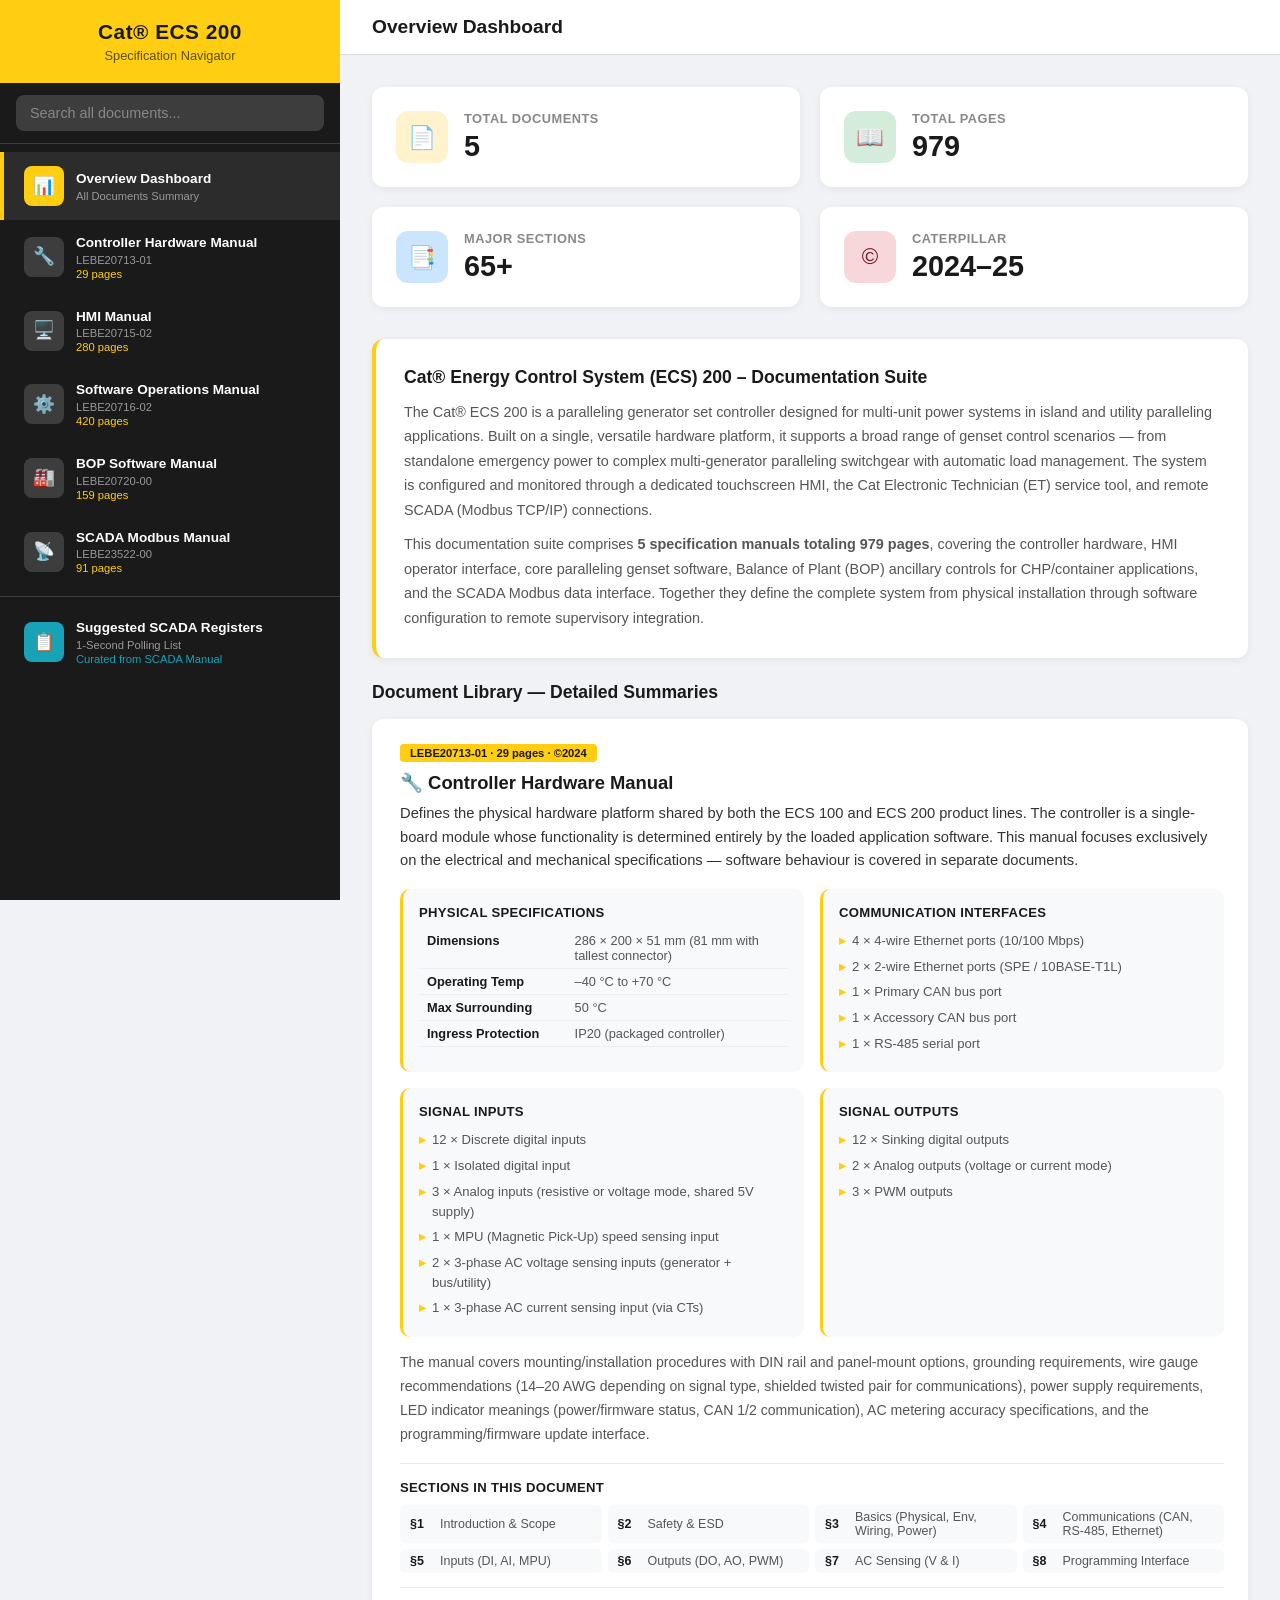
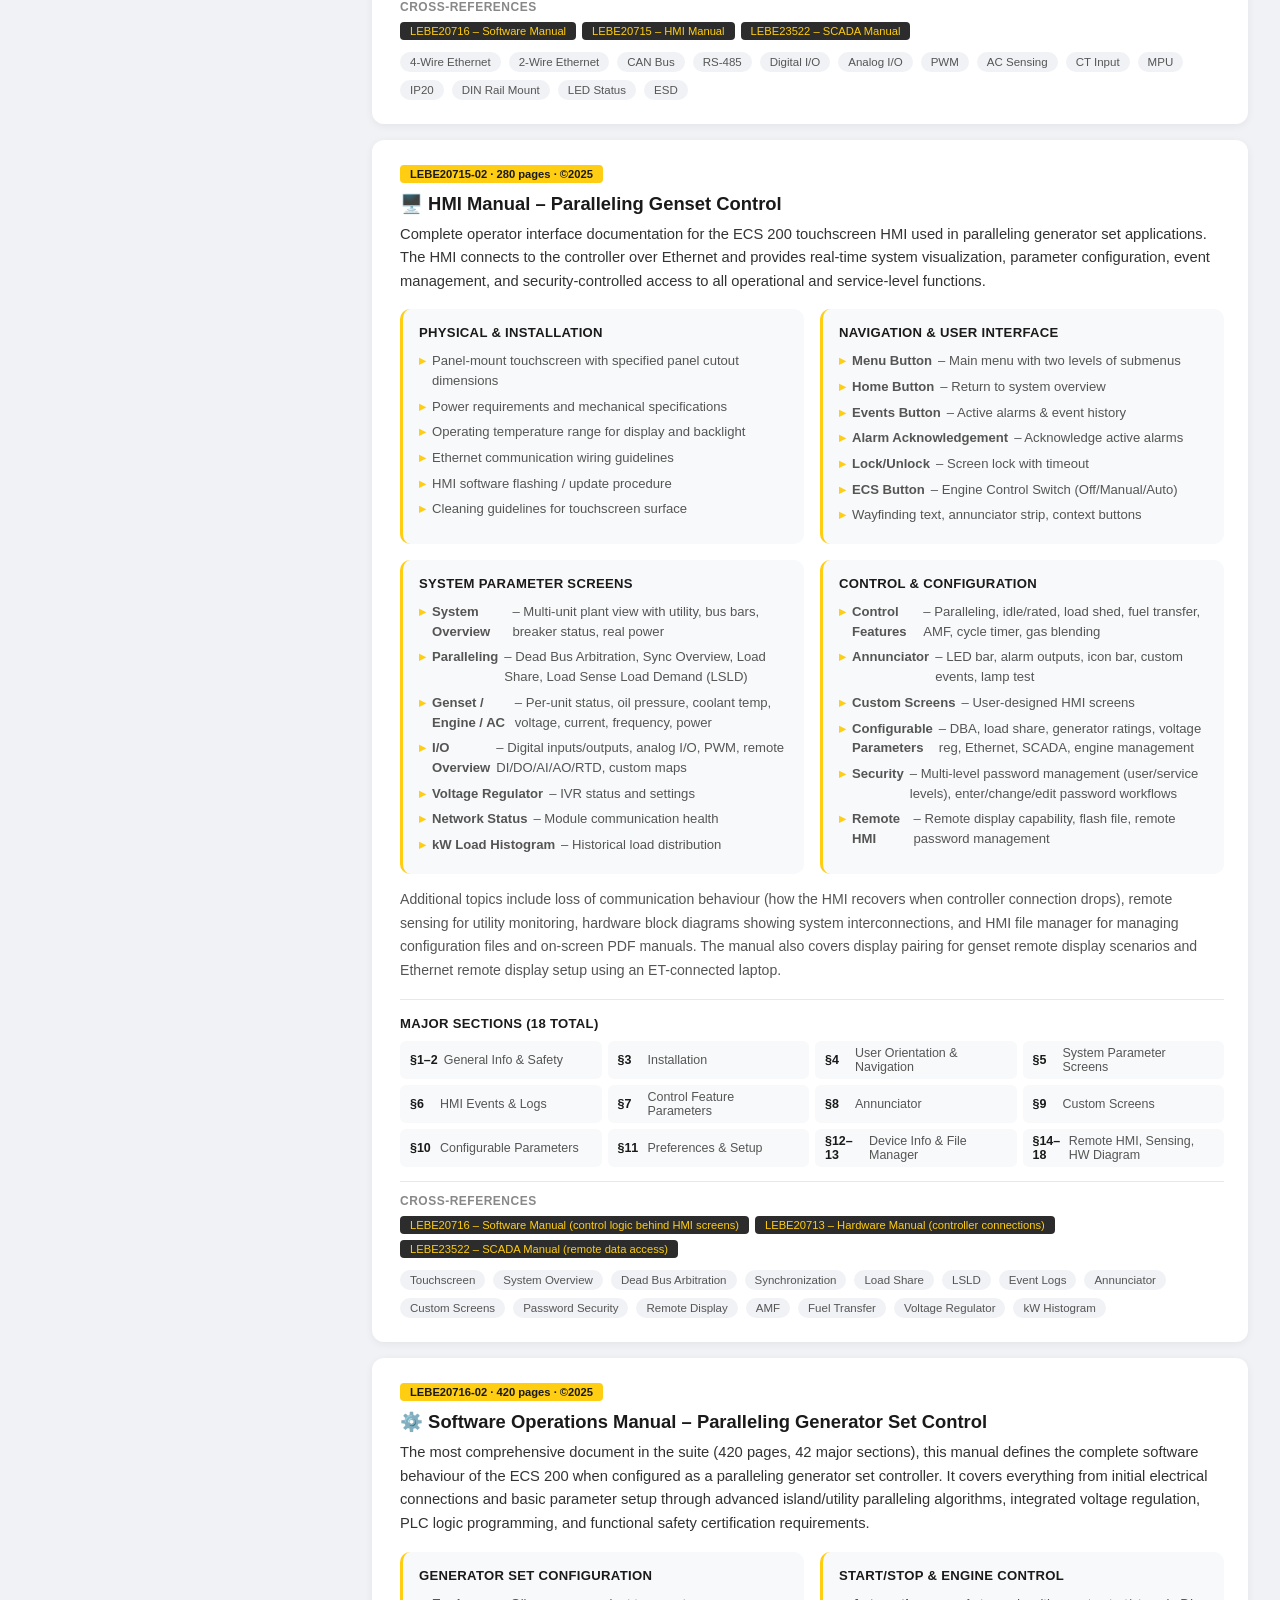
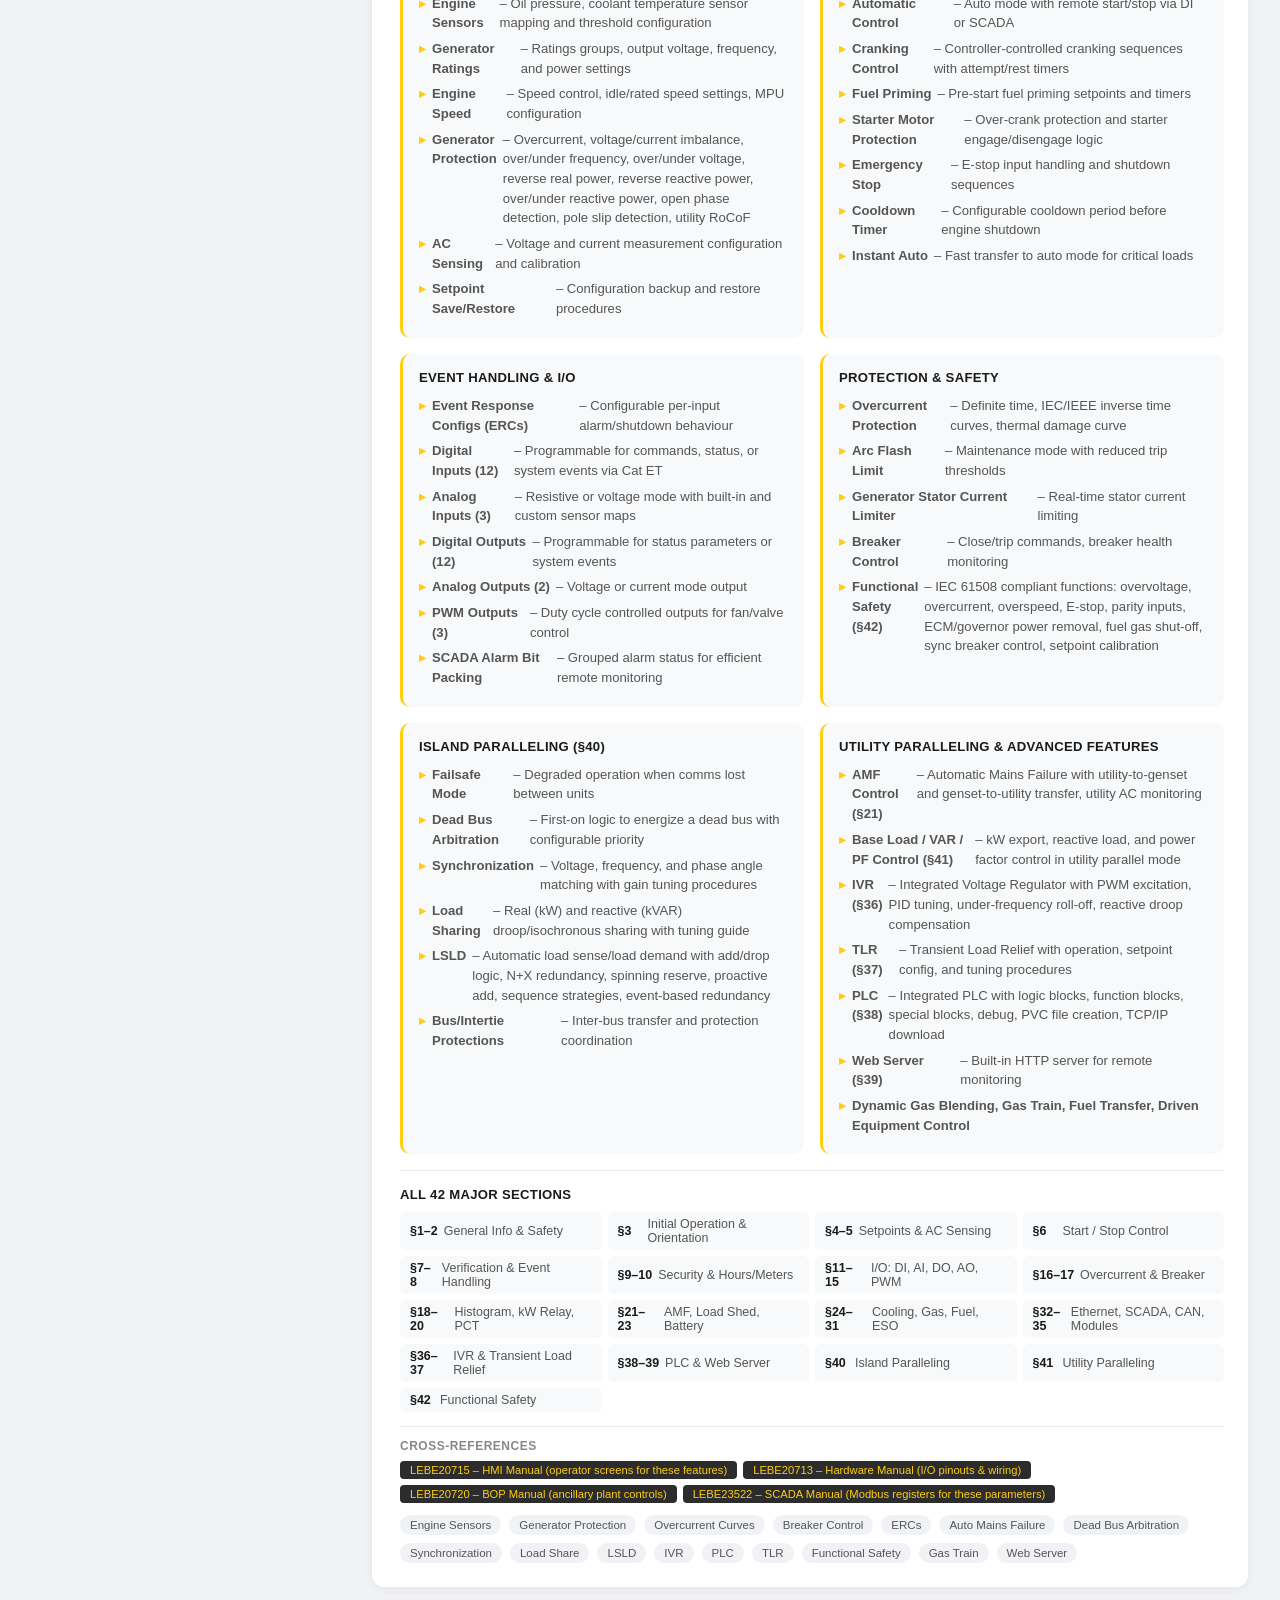
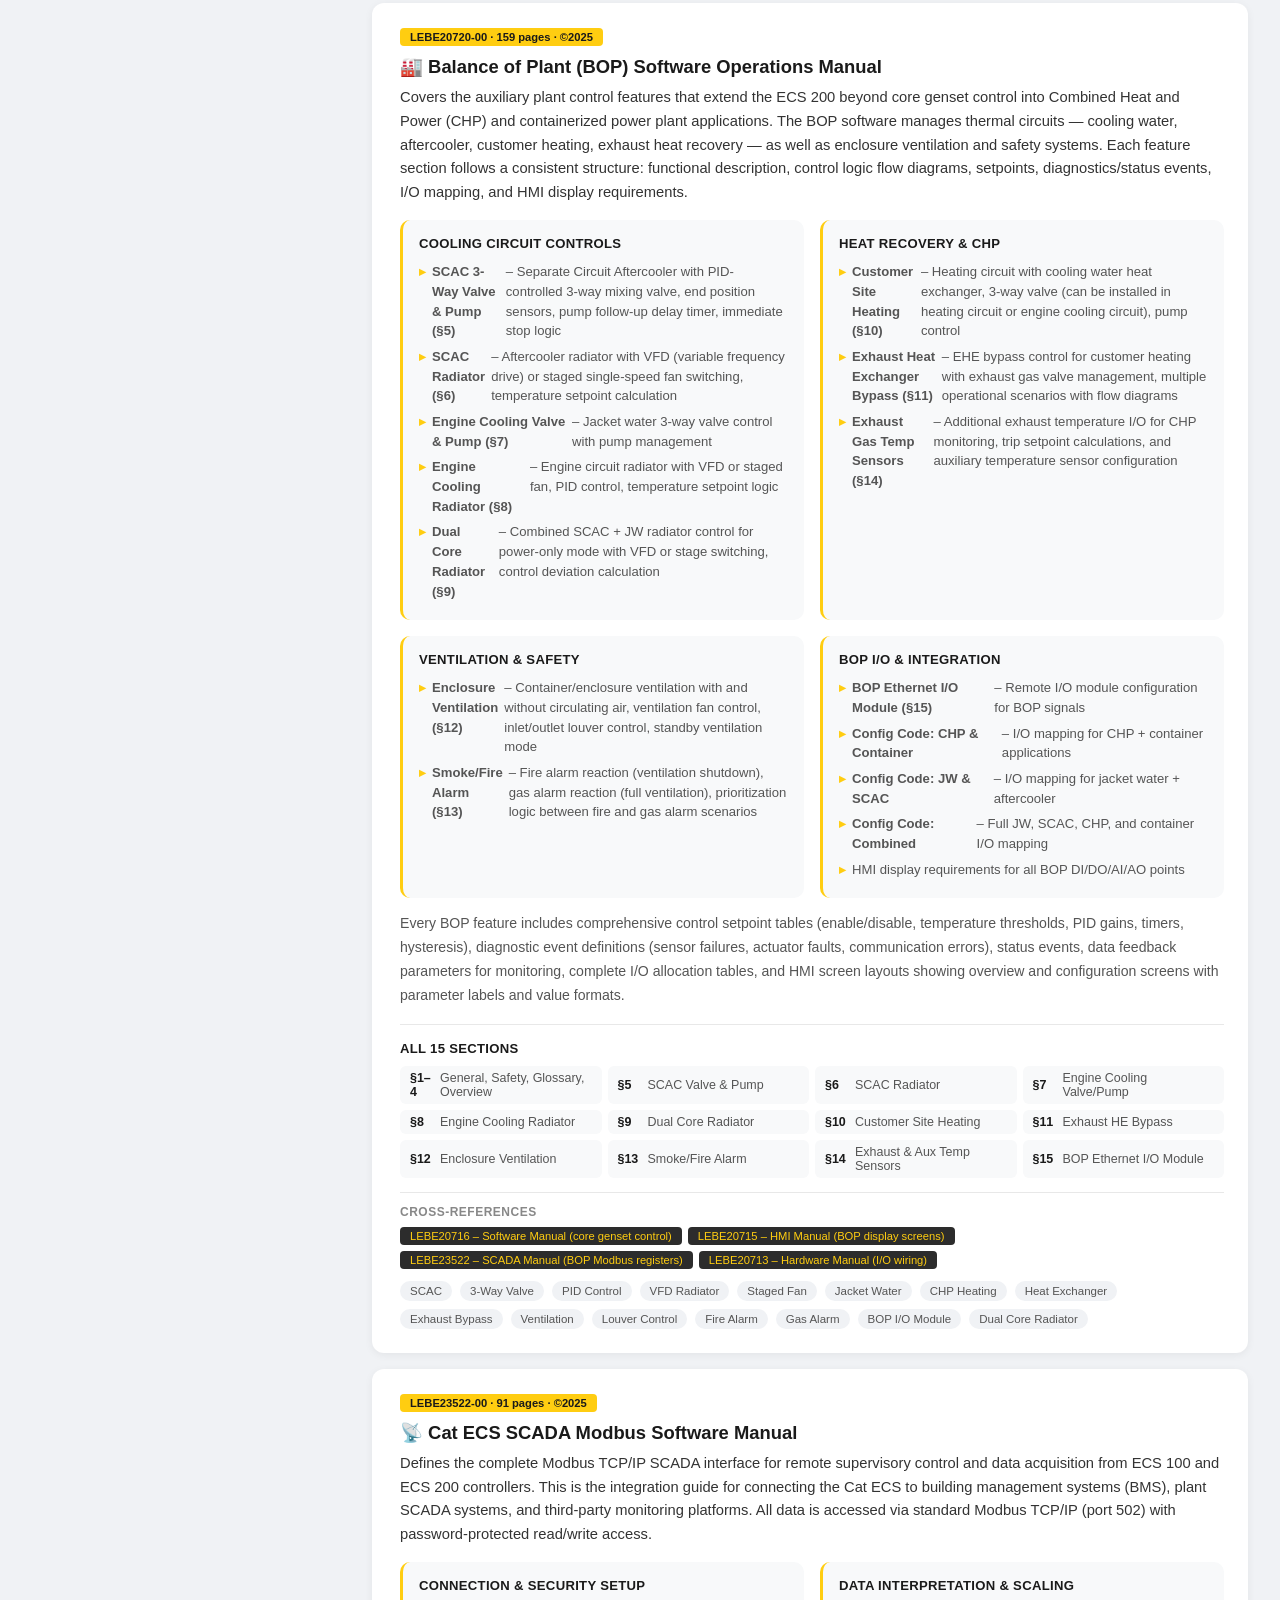
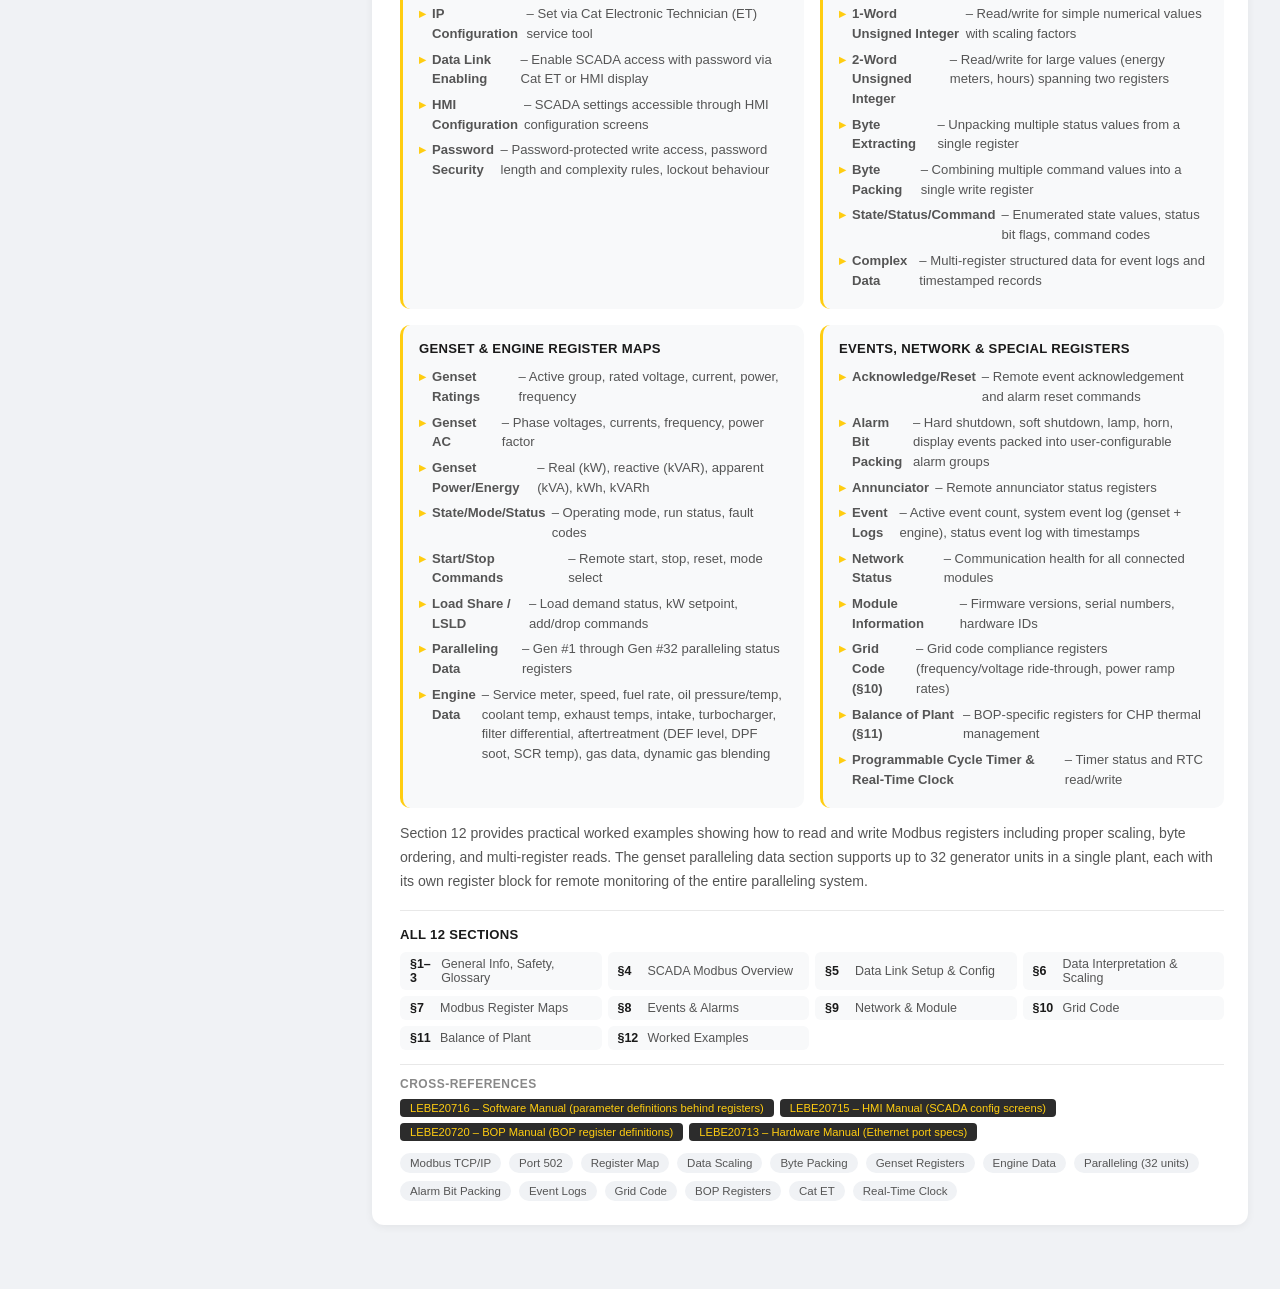
==== commit 1efc5dc6: "Add Suggested SCADA Registers section — curated Modbus polling list - New sidebar menu item: 'Sugges" ====
--- a/ECS-200-Spec-Navigator.html
+++ b/ECS-200-Spec-Navigator.html
@@ -766,6 +766,158 @@
     }
 
     .tab-btn:hover:not(.active) { background: #f0f2f5; }
+
+    /* Modbus Register View */
+    .modbus-intro {
+      background: var(--cat-white);
+      border-radius: 12px;
+      padding: 28px;
+      box-shadow: 0 2px 8px rgba(0,0,0,0.06);
+      margin-bottom: 24px;
+      border-left: 4px solid #17a2b8;
+    }
+    .modbus-intro h3 { font-size: 1.1rem; margin-bottom: 12px; color: var(--cat-black); }
+    .modbus-intro p { font-size: 0.88rem; color: #555; line-height: 1.7; margin-bottom: 8px; }
+
+    .conn-info-grid {
+      display: grid;
+      grid-template-columns: repeat(auto-fit, minmax(200px, 1fr));
+      gap: 12px;
+      margin-top: 16px;
+    }
+    .conn-info-box {
+      background: #f8f9fa;
+      border-radius: 8px;
+      padding: 14px 18px;
+      border-left: 3px solid var(--cat-yellow);
+    }
+    .conn-info-box .conn-label { font-size: 0.72rem; text-transform: uppercase; color: #888; font-weight: 700; letter-spacing: 0.5px; }
+    .conn-info-box .conn-value { font-size: 1.05rem; font-weight: 800; color: var(--cat-black); margin-top: 4px; }
+    .conn-info-box .conn-note { font-size: 0.72rem; color: #999; margin-top: 2px; }
+
+    .poll-group {
+      background: var(--cat-white);
+      border-radius: 12px;
+      box-shadow: 0 2px 8px rgba(0,0,0,0.06);
+      margin-bottom: 20px;
+      overflow: hidden;
+    }
+    .poll-group-header {
+      padding: 18px 24px;
+      background: linear-gradient(135deg, var(--cat-black) 0%, var(--cat-dark) 100%);
+      color: var(--cat-white);
+      display: flex;
+      align-items: center;
+      justify-content: space-between;
+      cursor: pointer;
+      user-select: none;
+    }
+    .poll-group-header:hover { background: linear-gradient(135deg, #222 0%, #3a3a3a 100%); }
+    .poll-group-header h4 { font-size: 1rem; font-weight: 700; display: flex; align-items: center; gap: 10px; }
+    .poll-group-header .poll-badge {
+      background: var(--cat-yellow);
+      color: var(--cat-black);
+      font-size: 0.68rem;
+      font-weight: 800;
+      padding: 3px 10px;
+      border-radius: 4px;
+    }
+    .poll-group-header .poll-count {
+      font-size: 0.78rem;
+      opacity: 0.7;
+    }
+    .poll-group-header .poll-toggle {
+      font-size: 1.2rem;
+      transition: transform 0.3s;
+    }
+    .poll-group.collapsed .poll-group-body { display: none; }
+    .poll-group.collapsed .poll-toggle { transform: rotate(-90deg); }
+
+    .poll-group-body { padding: 0; }
+
+    .reg-table {
+      width: 100%;
+      border-collapse: collapse;
+      font-size: 0.82rem;
+    }
+    .reg-table thead th {
+      background: #f8f9fa;
+      padding: 10px 14px;
+      text-align: left;
+      font-size: 0.72rem;
+      text-transform: uppercase;
+      color: #888;
+      font-weight: 700;
+      letter-spacing: 0.5px;
+      border-bottom: 2px solid #e8e8e8;
+      position: sticky;
+      top: 0;
+    }
+    .reg-table tbody tr { transition: background 0.2s; }
+    .reg-table tbody tr:hover { background: #fff8e1; }
+    .reg-table tbody td {
+      padding: 9px 14px;
+      border-bottom: 1px solid #f0f0f0;
+      vertical-align: top;
+      line-height: 1.4;
+    }
+    .reg-table .reg-num {
+      font-family: 'SF Mono', 'Consolas', 'Menlo', monospace;
+      font-weight: 700;
+      color: var(--cat-black);
+      white-space: nowrap;
+    }
+    .reg-table .reg-name { font-weight: 600; color: #333; }
+    .reg-table .reg-words {
+      text-align: center;
+      font-family: 'SF Mono', 'Consolas', 'Menlo', monospace;
+      font-size: 0.75rem;
+      color: #888;
+    }
+    .reg-table .reg-scaling {
+      font-size: 0.75rem;
+      color: #888;
+      font-family: 'SF Mono', 'Consolas', 'Menlo', monospace;
+    }
+    .reg-table .reg-src {
+      font-size: 0.68rem;
+      display: inline-block;
+      padding: 2px 6px;
+      border-radius: 3px;
+      font-weight: 600;
+    }
+    .reg-src-scada { background: #e3f2fd; color: #1565c0; }
+    .reg-src-page { cursor: pointer; }
+    .reg-src-page:hover { text-decoration: underline; }
+
+    .poll-summary {
+      display: grid;
+      grid-template-columns: repeat(auto-fit, minmax(220px, 1fr));
+      gap: 16px;
+      margin-bottom: 24px;
+    }
+    .poll-summary-card {
+      background: var(--cat-white);
+      border-radius: 12px;
+      padding: 20px;
+      box-shadow: 0 2px 8px rgba(0,0,0,0.06);
+      text-align: center;
+      border-top: 4px solid var(--cat-yellow);
+    }
+    .poll-summary-card .ps-rate { font-size: 1.6rem; font-weight: 800; color: var(--cat-black); }
+    .poll-summary-card .ps-label { font-size: 0.75rem; color: #888; text-transform: uppercase; letter-spacing: 0.5px; margin-top: 2px; }
+    .poll-summary-card .ps-detail { font-size: 0.78rem; color: #555; margin-top: 6px; }
+
+    .modbus-notes {
+      background: #fff3cd;
+      border-radius: 10px;
+      padding: 20px 24px;
+      margin-bottom: 24px;
+      border-left: 4px solid #ffc107;
+    }
+    .modbus-notes h5 { font-size: 0.85rem; font-weight: 700; margin-bottom: 8px; color: #856404; }
+    .modbus-notes ul { padding-left: 18px; margin: 0; }
+    .modbus-notes li { font-size: 0.82rem; color: #856404; line-height: 1.6; margin-bottom: 4px; }
   </style>
 </head>
 <body>
@@ -827,6 +979,15 @@
           <h3>SCADA Modbus Manual</h3>
           <div class="doc-id">LEBE23522-00</div>
           <div class="doc-pages">91 pages</div>
+        </div>
+      </div>
+      <div style="border-top:1px solid var(--cat-gray);margin:8px 0;"></div>
+      <div class="doc-item" data-doc="modbus" onclick="showView('modbus')">
+        <div class="doc-icon" style="background:#17a2b8;color:#fff;">📋</div>
+        <div class="doc-info">
+          <h3>Suggested SCADA Registers</h3>
+          <div class="doc-id">1-Second Polling List</div>
+          <div class="doc-pages" style="color:#17a2b8;">Curated from SCADA Manual</div>
         </div>
       </div>
     </div>
@@ -1489,6 +1650,499 @@
           </div>
         </div>
         <div class="sections-container" id="sections-scada"></div>
+      </div>
+
+      <!-- MODBUS SUGGESTED REGISTERS VIEW -->
+      <div class="doc-detail" id="view-modbus">
+
+        <!-- Connection Summary -->
+        <div class="modbus-intro">
+          <h3>📋 Suggested Modbus Register Polling List — ECS 200 Paralleling</h3>
+          <p>This curated register list is designed for a <strong>typical 1-second SCADA polling cycle</strong> monitoring one or more Cat® ECS 200P paralleling genset controllers. Registers are grouped by priority and function, organized to support efficient batch reads (contiguous register blocks where possible).</p>
+          <p>All register numbers below are for the <strong>ECS 200 Paralleling (200P)</strong> column from the SCADA manual unless otherwise noted. Engine sensor data is read from the ECS 200G (genset) register set, accessible through the paralleling controller's CAN data link.</p>
+          <div class="conn-info-grid">
+            <div class="conn-info-box">
+              <div class="conn-label">Read Port</div>
+              <div class="conn-value">TCP 502</div>
+              <div class="conn-note">Modbus TCP — Read registers</div>
+            </div>
+            <div class="conn-info-box">
+              <div class="conn-label">Write Port</div>
+              <div class="conn-value">TCP 50200</div>
+              <div class="conn-note">Commands &amp; setpoints</div>
+            </div>
+            <div class="conn-info-box">
+              <div class="conn-label">Status Port</div>
+              <div class="conn-value">TCP 50201</div>
+              <div class="conn-note">Events, module status, logs</div>
+            </div>
+            <div class="conn-info-box">
+              <div class="conn-label">Function Codes</div>
+              <div class="conn-value">03 / 16</div>
+              <div class="conn-note">Read Holding / Write Multiple</div>
+            </div>
+            <div class="conn-info-box">
+              <div class="conn-label">Max Registers</div>
+              <div class="conn-value">125 / read</div>
+              <div class="conn-note">Per single transaction</div>
+            </div>
+            <div class="conn-info-box">
+              <div class="conn-label">Byte Order</div>
+              <div class="conn-value">Big-Endian</div>
+              <div class="conn-note">MSW at lower address</div>
+            </div>
+          </div>
+        </div>
+
+        <!-- Polling Summary -->
+        <div class="poll-summary">
+          <div class="poll-summary-card">
+            <div class="ps-rate">1 s</div>
+            <div class="ps-label">Critical Real-Time</div>
+            <div class="ps-detail">AC power, voltage, current, frequency, breaker &amp; bus status, operating state</div>
+          </div>
+          <div class="poll-summary-card">
+            <div class="ps-rate">1 s</div>
+            <div class="ps-label">Engine &amp; Protection</div>
+            <div class="ps-detail">Oil pressure, coolant temp, battery, speed, fuel level, alarm groups</div>
+          </div>
+          <div class="poll-summary-card">
+            <div class="ps-rate">1–2 s</div>
+            <div class="ps-label">Paralleling / Load Mgmt</div>
+            <div class="ps-detail">DBA state, sync mode, load share, LSLD, per-unit paralleling data</div>
+          </div>
+          <div class="poll-summary-card">
+            <div class="ps-rate">5–30 s</div>
+            <div class="ps-label">Slow-Changing Data</div>
+            <div class="ps-detail">Energy meters, engine hours, exhaust temps, I/O, network status, clock</div>
+          </div>
+        </div>
+
+        <!-- Best Practices Callout -->
+        <div class="modbus-notes">
+          <h5>⚡ Best Practices from SCADA Manual §13</h5>
+          <ul>
+            <li><strong>Batch reads</strong> — Read contiguous register blocks in a single FC03 transaction (up to 125 registers). The groups below are arranged to support this.</li>
+            <li><strong>Data prioritization</strong> — Poll critical registers every 1 s, slow-changing data every 5–30 s. Use the User Alarm Groups (regs 101–110) for event-driven alerting instead of polling hundreds of event registers.</li>
+            <li><strong>Persistent connections</strong> — Keep TCP connections open; do not create a new socket per transaction.</li>
+            <li><strong>Retry with limits</strong> — Implement retries for failed reads but limit to 2–3 attempts. Use timeouts of 1000–3000 ms.</li>
+            <li><strong>Two-word registers</strong> — Power/energy registers are 32-bit (2 words). MSW is at the lower address. Combine as: <code>value = (MSW &lt;&lt; 16) | LSW</code>, then apply scaling and offset.</li>
+          </ul>
+        </div>
+
+        <!-- GROUP 1: Generator AC Electrical -->
+        <div class="poll-group" id="pg-gen-ac">
+          <div class="poll-group-header" onclick="togglePollGroup('pg-gen-ac')">
+            <h4>⚡ Generator AC Electrical <span class="poll-badge">1 SEC</span></h4>
+            <div><span class="poll-count">~18 registers · Port 502</span> <span class="poll-toggle">▼</span></div>
+          </div>
+          <div class="poll-group-body">
+            <table class="reg-table">
+              <thead>
+                <tr><th>Register</th><th>Description</th><th>Words</th><th>Scaling / Format</th><th>Source</th></tr>
+              </thead>
+              <tbody>
+                <tr><td class="reg-num">150</td><td class="reg-name">Average Line-Line Voltage</td><td class="reg-words">1</td><td class="reg-scaling">1 V/bit, 0 offset</td><td><span class="reg-src reg-src-scada reg-src-page" onclick="openPdfAt('scada',25)">§7.0 p.25</span></td></tr>
+                <tr><td class="reg-num">180</td><td class="reg-name">Voltage L1-L2</td><td class="reg-words">1</td><td class="reg-scaling">1 V/bit, 0 offset</td><td><span class="reg-src reg-src-scada reg-src-page" onclick="openPdfAt('scada',26)">§7.0 p.26</span></td></tr>
+                <tr><td class="reg-num">181</td><td class="reg-name">Voltage L2-L3</td><td class="reg-words">1</td><td class="reg-scaling">1 V/bit, 0 offset</td><td><span class="reg-src reg-src-scada reg-src-page" onclick="openPdfAt('scada',26)">§7.0 p.26</span></td></tr>
+                <tr><td class="reg-num">182</td><td class="reg-name">Voltage L3-L1</td><td class="reg-words">1</td><td class="reg-scaling">1 V/bit, 0 offset</td><td><span class="reg-src reg-src-scada reg-src-page" onclick="openPdfAt('scada',26)">§7.0 p.26</span></td></tr>
+                <tr><td class="reg-num">183</td><td class="reg-name">Voltage L1-N</td><td class="reg-words">1</td><td class="reg-scaling">1 V/bit, 0 offset</td><td><span class="reg-src reg-src-scada reg-src-page" onclick="openPdfAt('scada',26)">§7.0 p.26</span></td></tr>
+                <tr><td class="reg-num">184</td><td class="reg-name">Voltage L2-N</td><td class="reg-words">1</td><td class="reg-scaling">1 V/bit, 0 offset</td><td><span class="reg-src reg-src-scada reg-src-page" onclick="openPdfAt('scada',26)">§7.0 p.26</span></td></tr>
+                <tr><td class="reg-num">185</td><td class="reg-name">Voltage L3-N</td><td class="reg-words">1</td><td class="reg-scaling">1 V/bit, 0 offset</td><td><span class="reg-src reg-src-scada reg-src-page" onclick="openPdfAt('scada',26)">§7.0 p.26</span></td></tr>
+                <tr><td class="reg-num">152</td><td class="reg-name">Average Current</td><td class="reg-words">1</td><td class="reg-scaling">1 A/bit, 0 offset</td><td><span class="reg-src reg-src-scada reg-src-page" onclick="openPdfAt('scada',25)">§7.0 p.25</span></td></tr>
+                <tr><td class="reg-num">186</td><td class="reg-name">Current L1</td><td class="reg-words">1</td><td class="reg-scaling">1 A/bit, 0 offset</td><td><span class="reg-src reg-src-scada reg-src-page" onclick="openPdfAt('scada',26)">§7.0 p.26</span></td></tr>
+                <tr><td class="reg-num">187</td><td class="reg-name">Current L2</td><td class="reg-words">1</td><td class="reg-scaling">1 A/bit, 0 offset</td><td><span class="reg-src reg-src-scada reg-src-page" onclick="openPdfAt('scada',26)">§7.0 p.26</span></td></tr>
+                <tr><td class="reg-num">188</td><td class="reg-name">Current L3</td><td class="reg-words">1</td><td class="reg-scaling">1 A/bit, 0 offset</td><td><span class="reg-src reg-src-scada reg-src-page" onclick="openPdfAt('scada',26)">§7.0 p.26</span></td></tr>
+                <tr><td class="reg-num">157</td><td class="reg-name">Frequency</td><td class="reg-words">1</td><td class="reg-scaling">1/128 Hz/bit, 0 offset</td><td><span class="reg-src reg-src-scada reg-src-page" onclick="openPdfAt('scada',25)">§7.0 p.25</span></td></tr>
+                <tr><td class="reg-num">159</td><td class="reg-name">Average Power Factor</td><td class="reg-words">1</td><td class="reg-scaling">1/16384 PF/bit, –2 offset</td><td><span class="reg-src reg-src-scada reg-src-page" onclick="openPdfAt('scada',25)">§7.0 p.25</span></td></tr>
+                <tr><td class="reg-num">189</td><td class="reg-name">Power Factor L1</td><td class="reg-words">1</td><td class="reg-scaling">1/16384 PF/bit, –2 offset</td><td><span class="reg-src reg-src-scada reg-src-page" onclick="openPdfAt('scada',26)">§7.0 p.26</span></td></tr>
+                <tr><td class="reg-num">190</td><td class="reg-name">Power Factor L2</td><td class="reg-words">1</td><td class="reg-scaling">1/16384 PF/bit, –2 offset</td><td><span class="reg-src reg-src-scada reg-src-page" onclick="openPdfAt('scada',26)">§7.0 p.26</span></td></tr>
+                <tr><td class="reg-num">191</td><td class="reg-name">Power Factor L3</td><td class="reg-words">1</td><td class="reg-scaling">1/16384 PF/bit, –2 offset</td><td><span class="reg-src reg-src-scada reg-src-page" onclick="openPdfAt('scada',26)">§7.0 p.26</span></td></tr>
+              </tbody>
+            </table>
+          </div>
+        </div>
+
+        <!-- GROUP 2: Generator Power -->
+        <div class="poll-group" id="pg-gen-pwr">
+          <div class="poll-group-header" onclick="togglePollGroup('pg-gen-pwr')">
+            <h4>🔋 Generator Power (Real / Reactive / Apparent) <span class="poll-badge">1 SEC</span></h4>
+            <div><span class="poll-count">6 registers (3×2-word) · Port 502</span> <span class="poll-toggle">▼</span></div>
+          </div>
+          <div class="poll-group-body">
+            <table class="reg-table">
+              <thead>
+                <tr><th>Register</th><th>Description</th><th>Words</th><th>Scaling / Format</th><th>Source</th></tr>
+              </thead>
+              <tbody>
+                <tr><td class="reg-num">155–156</td><td class="reg-name">Real Power (kW)</td><td class="reg-words">2</td><td class="reg-scaling">1 W/bit, –2,000,000,000 offset</td><td><span class="reg-src reg-src-scada reg-src-page" onclick="openPdfAt('scada',27)">§7.0 p.27</span></td></tr>
+                <tr><td class="reg-num">205–206</td><td class="reg-name">Reactive Power (kVAR)</td><td class="reg-words">2</td><td class="reg-scaling">1 VAR/bit, –2,000,000,000 offset</td><td><span class="reg-src reg-src-scada reg-src-page" onclick="openPdfAt('scada',27)">§7.0 p.27</span></td></tr>
+                <tr><td class="reg-num">202–203</td><td class="reg-name">Apparent Power (kVA)</td><td class="reg-words">2</td><td class="reg-scaling">1 VA/bit, 0 offset</td><td><span class="reg-src reg-src-scada reg-src-page" onclick="openPdfAt('scada',27)">§7.0 p.27</span></td></tr>
+              </tbody>
+            </table>
+          </div>
+        </div>
+
+        <!-- GROUP 3: Operating State & Breaker Status -->
+        <div class="poll-group" id="pg-state">
+          <div class="poll-group-header" onclick="togglePollGroup('pg-state')">
+            <h4>🔀 Operating State &amp; Breaker Status <span class="poll-badge">1 SEC</span></h4>
+            <div><span class="poll-count">~10 registers · Port 502</span> <span class="poll-toggle">▼</span></div>
+          </div>
+          <div class="poll-group-body">
+            <table class="reg-table">
+              <thead>
+                <tr><th>Register</th><th>Description</th><th>Words</th><th>Scaling / Format</th><th>Source</th></tr>
+              </thead>
+              <tbody>
+                <tr><td class="reg-num">229</td><td class="reg-name">Generator Circuit Breaker Status</td><td class="reg-words">1</td><td class="reg-scaling">0=Open, 1=Closed, 2=Error, 3=Disabled/NA</td><td><span class="reg-src reg-src-scada reg-src-page" onclick="openPdfAt('scada',28)">§7.0 p.28</span></td></tr>
+                <tr><td class="reg-num">230</td><td class="reg-name">Operating Mode</td><td class="reg-words">1</td><td class="reg-scaling">0=Off, 1=Manual, 2=Auto, 3=Test</td><td><span class="reg-src reg-src-scada reg-src-page" onclick="openPdfAt('scada',28)">§7.0 p.28</span></td></tr>
+                <tr><td class="reg-num">228</td><td class="reg-name">Genset Available Status</td><td class="reg-words">1</td><td class="reg-scaling">0=Not Available, 1=Available, 2=Error, 3=NA</td><td><span class="reg-src reg-src-scada reg-src-page" onclick="openPdfAt('scada',28)">§7.0 p.28</span></td></tr>
+                <tr><td class="reg-num">730</td><td class="reg-name">Dead Bus Arb (DBA) State</td><td class="reg-words">1</td><td class="reg-scaling">Enumerated — see manual for full states</td><td><span class="reg-src reg-src-scada reg-src-page" onclick="openPdfAt('scada',29)">§7.0 p.29</span></td></tr>
+                <tr><td class="reg-num">731</td><td class="reg-name">Dead Bus Arb Last Fail Reason</td><td class="reg-words">1</td><td class="reg-scaling">Enumerated failure codes</td><td><span class="reg-src reg-src-scada reg-src-page" onclick="openPdfAt('scada',29)">§7.0 p.29</span></td></tr>
+                <tr><td class="reg-num">738</td><td class="reg-name">Synchronize Mode / State</td><td class="reg-words">1</td><td class="reg-scaling">Enumerated sync states</td><td><span class="reg-src reg-src-scada reg-src-page" onclick="openPdfAt('scada',29)">§7.0 p.29</span></td></tr>
+                <tr><td class="reg-num">231</td><td class="reg-name">Genset Auto Start State</td><td class="reg-words">1</td><td class="reg-scaling">Enumerated — Stopped, Cranking, Running, Cooldown…</td><td><span class="reg-src reg-src-scada reg-src-page" onclick="openPdfAt('scada',28)">§7.0 p.28</span></td></tr>
+                <tr><td class="reg-num">232</td><td class="reg-name">Engine Run Status</td><td class="reg-words">1</td><td class="reg-scaling">0=Off, 1=Running, 2=Error, 3=NA</td><td><span class="reg-src reg-src-scada reg-src-page" onclick="openPdfAt('scada',28)">§7.0 p.28</span></td></tr>
+                <tr><td class="reg-num">40</td><td class="reg-name">Battery Voltage</td><td class="reg-words">1</td><td class="reg-scaling">1/20 V/bit, 0 offset (0–3276 V)</td><td><span class="reg-src reg-src-scada reg-src-page" onclick="openPdfAt('scada',28)">§7.0 p.28</span></td></tr>
+              </tbody>
+            </table>
+          </div>
+        </div>
+
+        <!-- GROUP 4: Engine Sensor Data (200G) -->
+        <div class="poll-group" id="pg-engine">
+          <div class="poll-group-header" onclick="togglePollGroup('pg-engine')">
+            <h4>🛢️ Engine Sensor Data <span class="poll-badge">1 SEC</span></h4>
+            <div><span class="poll-count">~12 registers · Port 502 · 200G column</span> <span class="poll-toggle">▼</span></div>
+          </div>
+          <div class="poll-group-body">
+            <table class="reg-table">
+              <thead>
+                <tr><th>Register</th><th>Description</th><th>Words</th><th>Scaling / Format</th><th>Source</th></tr>
+              </thead>
+              <tbody>
+                <tr><td class="reg-num">154</td><td class="reg-name">Engine Speed (RPM)</td><td class="reg-words">1</td><td class="reg-scaling">0.125 rpm/bit, 0 offset</td><td><span class="reg-src reg-src-scada reg-src-page" onclick="openPdfAt('scada',39)">§7.2 p.39</span></td></tr>
+                <tr><td class="reg-num">41</td><td class="reg-name">Oil Pressure</td><td class="reg-words">1</td><td class="reg-scaling">1/128 psi/bit, 0 offset (0–511 psi)</td><td><span class="reg-src reg-src-scada reg-src-page" onclick="openPdfAt('scada',40)">§7.3 p.40</span></td></tr>
+                <tr><td class="reg-num">59</td><td class="reg-name">Oil Temperature</td><td class="reg-words">1</td><td class="reg-scaling">1/32 °F/bit, –273 offset</td><td><span class="reg-src reg-src-scada reg-src-page" onclick="openPdfAt('scada',40)">§7.3 p.40</span></td></tr>
+                <tr><td class="reg-num">42</td><td class="reg-name">Coolant Temperature</td><td class="reg-words">1</td><td class="reg-scaling">1/32 °F/bit, –273 offset (–273 to 1775°F)</td><td><span class="reg-src reg-src-scada reg-src-page" onclick="openPdfAt('scada',41)">§7.4 p.41</span></td></tr>
+                <tr><td class="reg-num">43</td><td class="reg-name">Fuel Level</td><td class="reg-words">1</td><td class="reg-scaling">1/2.56 %/bit, 0 offset (0–100%)</td><td><span class="reg-src reg-src-scada reg-src-page" onclick="openPdfAt('scada',39)">§7.2 p.39</span></td></tr>
+                <tr><td class="reg-num">57</td><td class="reg-name">Exhaust Temperature L-Bank</td><td class="reg-words">1</td><td class="reg-scaling">1/32 °F/bit, –273 offset</td><td><span class="reg-src reg-src-scada reg-src-page" onclick="openPdfAt('scada',42)">§7.5 p.42</span></td></tr>
+                <tr><td class="reg-num">58</td><td class="reg-name">Exhaust Temperature R-Bank</td><td class="reg-words">1</td><td class="reg-scaling">1/32 °F/bit, –273 offset</td><td><span class="reg-src reg-src-scada reg-src-page" onclick="openPdfAt('scada',42)">§7.5 p.42</span></td></tr>
+                <tr><td class="reg-num">46</td><td class="reg-name">Intake Manifold Air Temperature</td><td class="reg-words">1</td><td class="reg-scaling">1/32 °F/bit, –273 offset</td><td><span class="reg-src reg-src-scada reg-src-page" onclick="openPdfAt('scada',43)">§7.6 p.43</span></td></tr>
+                <tr><td class="reg-num">49</td><td class="reg-name">Turbocharger Boost Pressure</td><td class="reg-words">1</td><td class="reg-scaling">1/128 psi/bit, 0 offset</td><td><span class="reg-src reg-src-scada reg-src-page" onclick="openPdfAt('scada',44)">§7.7 p.44</span></td></tr>
+                <tr><td class="reg-num">65</td><td class="reg-name">Engine Hours</td><td class="reg-words">2</td><td class="reg-scaling">0.05 hr/bit, 0 offset (0–210,554,060.75 hr)</td><td><span class="reg-src reg-src-scada reg-src-page" onclick="openPdfAt('scada',47)">§7.10 p.47</span></td></tr>
+                <tr><td class="reg-num">62</td><td class="reg-name">Fuel Consumption Rate</td><td class="reg-words">1</td><td class="reg-scaling">0.05 L/hr per bit, 0 offset</td><td><span class="reg-src reg-src-scada reg-src-page" onclick="openPdfAt('scada',47)">§7.10 p.47</span></td></tr>
+              </tbody>
+            </table>
+          </div>
+        </div>
+
+        <!-- GROUP 5: Alarm Groups & Events -->
+        <div class="poll-group" id="pg-alarms">
+          <div class="poll-group-header" onclick="togglePollGroup('pg-alarms')">
+            <h4>🚨 Alarms &amp; Events <span class="poll-badge">1 SEC</span></h4>
+            <div><span class="poll-count">~16 registers · Port 502 &amp; 50201</span> <span class="poll-toggle">▼</span></div>
+          </div>
+          <div class="poll-group-body">
+            <table class="reg-table">
+              <thead>
+                <tr><th>Register</th><th>Description</th><th>Words</th><th>Scaling / Format</th><th>Source</th></tr>
+              </thead>
+              <tbody>
+                <tr><td class="reg-num">101</td><td class="reg-name">User Alarm Group A</td><td class="reg-words">1</td><td class="reg-scaling">16-bit packed: Bit 0–15 = Events #1–#16</td><td><span class="reg-src reg-src-scada reg-src-page" onclick="openPdfAt('scada',53)">§8.4 p.53</span></td></tr>
+                <tr><td class="reg-num">102</td><td class="reg-name">User Alarm Group B</td><td class="reg-words">1</td><td class="reg-scaling">16-bit packed: Bit 0–15 = Events #1–#16</td><td><span class="reg-src reg-src-scada reg-src-page" onclick="openPdfAt('scada',53)">§8.4 p.53</span></td></tr>
+                <tr><td class="reg-num">103</td><td class="reg-name">User Alarm Group C</td><td class="reg-words">1</td><td class="reg-scaling">16-bit packed: Bit 0–15 = Events #1–#16</td><td><span class="reg-src reg-src-scada reg-src-page" onclick="openPdfAt('scada',53)">§8.4 p.53</span></td></tr>
+                <tr><td class="reg-num">104–110</td><td class="reg-name">User Alarm Groups D–J</td><td class="reg-words">7</td><td class="reg-scaling">16-bit packed each (160 total configurable alarms)</td><td><span class="reg-src reg-src-scada reg-src-page" onclick="openPdfAt('scada',53)">§8.4 p.53</span></td></tr>
+                <tr><td class="reg-num">2</td><td class="reg-name">System Event Lamp Status</td><td class="reg-words">1</td><td class="reg-scaling">Bits 3:2 Amber Lamp, Bits 1:0 Red Lamp</td><td><span class="reg-src reg-src-scada reg-src-page" onclick="openPdfAt('scada',52)">§8.3 p.52</span></td></tr>
+                <tr><td class="reg-num">3</td><td class="reg-name">System Horn Active Status</td><td class="reg-words">1</td><td class="reg-scaling">0=False, 1=True, 2=Error, 3=Disabled</td><td><span class="reg-src reg-src-scada reg-src-page" onclick="openPdfAt('scada',52)">§8.3 p.52</span></td></tr>
+                <tr><td class="reg-num">4</td><td class="reg-name">Hard Shutdown Status</td><td class="reg-words">1</td><td class="reg-scaling">Boolean active/inactive</td><td><span class="reg-src reg-src-scada reg-src-page" onclick="openPdfAt('scada',52)">§8.3 p.52</span></td></tr>
+                <tr><td class="reg-num">5</td><td class="reg-name">Soft Shutdown Status</td><td class="reg-words">1</td><td class="reg-scaling">Boolean active/inactive</td><td><span class="reg-src reg-src-scada reg-src-page" onclick="openPdfAt('scada',52)">§8.3 p.52</span></td></tr>
+              </tbody>
+            </table>
+            <div style="padding:12px 16px; font-size:0.78rem; color:#888; background:#f8f9fa; border-top:1px solid #eee;">
+              💡 <strong>Tip:</strong> Configure User Alarm Groups A–J in Cat ET to map your most critical SPN-FMI events into bit-packed words. This lets you monitor up to 160 alarms with just 10 register reads — far more efficient than polling individual event logs.
+            </div>
+          </div>
+        </div>
+
+        <!-- GROUP 6: Load Share & Load Demand (LSLD) -->
+        <div class="poll-group" id="pg-lsld">
+          <div class="poll-group-header" onclick="togglePollGroup('pg-lsld')">
+            <h4>⚖️ Load Share &amp; Load Sense Load Demand (LSLD) <span class="poll-badge">1–2 SEC</span></h4>
+            <div><span class="poll-count">~20 registers · Port 502</span> <span class="poll-toggle">▼</span></div>
+          </div>
+          <div class="poll-group-body">
+            <table class="reg-table">
+              <thead>
+                <tr><th>Register</th><th>Description</th><th>Words</th><th>Scaling / Format</th><th>Source</th></tr>
+              </thead>
+              <tbody>
+                <tr><td class="reg-num">764</td><td class="reg-name">Load Share / Control State</td><td class="reg-words">1</td><td class="reg-scaling">Enumerated load control states</td><td><span class="reg-src reg-src-scada reg-src-page" onclick="openPdfAt('scada',36)">§7.1 p.36</span></td></tr>
+                <tr><td class="reg-num">1805</td><td class="reg-name">Generator Real Load Control State</td><td class="reg-words">1</td><td class="reg-scaling">Enumerated — Isochronous, Base Load, Droop…</td><td><span class="reg-src reg-src-scada reg-src-page" onclick="openPdfAt('scada',36)">§7.1 p.36</span></td></tr>
+                <tr><td class="reg-num">1737</td><td class="reg-name">Gen Real Load Control Base Load Setpoint</td><td class="reg-words">1</td><td class="reg-scaling">% of rated — see §10 Grid Code</td><td><span class="reg-src reg-src-scada reg-src-page" onclick="openPdfAt('scada',60)">§10 p.60</span></td></tr>
+                <tr><td class="reg-num">1466</td><td class="reg-name">LSLD State</td><td class="reg-words">1</td><td class="reg-scaling">Enumerated — Idle, Adding, Removing, Shed…</td><td><span class="reg-src reg-src-scada reg-src-page" onclick="openPdfAt('scada',34)">§7.1 p.34</span></td></tr>
+                <tr><td class="reg-num">1467</td><td class="reg-name">LSLD Desired Units Online</td><td class="reg-words">1</td><td class="reg-scaling">1/bit, 0 offset (0–32)</td><td><span class="reg-src reg-src-scada reg-src-page" onclick="openPdfAt('scada',34)">§7.1 p.34</span></td></tr>
+                <tr><td class="reg-num">750</td><td class="reg-name">System — Number of Units Online</td><td class="reg-words">1</td><td class="reg-scaling">1/bit count</td><td><span class="reg-src reg-src-scada reg-src-page" onclick="openPdfAt('scada',33)">§7.1 p.33</span></td></tr>
+                <tr><td class="reg-num">751</td><td class="reg-name">System — Number of Units Available</td><td class="reg-words">1</td><td class="reg-scaling">1/bit count</td><td><span class="reg-src reg-src-scada reg-src-page" onclick="openPdfAt('scada',33)">§7.1 p.33</span></td></tr>
+                <tr><td class="reg-num">752</td><td class="reg-name">System — Number of EPS Units Online</td><td class="reg-words">1</td><td class="reg-scaling">1/bit count</td><td><span class="reg-src reg-src-scada reg-src-page" onclick="openPdfAt('scada',33)">§7.1 p.33</span></td></tr>
+                <tr><td class="reg-num">753</td><td class="reg-name">System — Number of EPS Units Available</td><td class="reg-words">1</td><td class="reg-scaling">1/bit count</td><td><span class="reg-src reg-src-scada reg-src-page" onclick="openPdfAt('scada',33)">§7.1 p.33</span></td></tr>
+                <tr><td class="reg-num">756–757</td><td class="reg-name">System Total Real Power (kW)</td><td class="reg-words">2</td><td class="reg-scaling">1 W/bit, –2,000,000,000 offset</td><td><span class="reg-src reg-src-scada reg-src-page" onclick="openPdfAt('scada',33)">§7.1 p.33</span></td></tr>
+                <tr><td class="reg-num">758</td><td class="reg-name">System Total Percent Load</td><td class="reg-words">1</td><td class="reg-scaling">0.4 %/bit, 0 offset (0–100%)</td><td><span class="reg-src reg-src-scada reg-src-page" onclick="openPdfAt('scada',33)">§7.1 p.33</span></td></tr>
+                <tr><td class="reg-num">1465</td><td class="reg-name">LSLD Priority Mode</td><td class="reg-words">1</td><td class="reg-scaling">First On-First Off, Hourmeter, Manual, FIFO-EPS…</td><td><span class="reg-src reg-src-scada reg-src-page" onclick="openPdfAt('scada',34)">§7.1 p.34</span></td></tr>
+                <tr><td class="reg-num">1468</td><td class="reg-name">LSLD Add Timer Remaining</td><td class="reg-words">1</td><td class="reg-scaling">1 s/bit, 0 offset</td><td><span class="reg-src reg-src-scada reg-src-page" onclick="openPdfAt('scada',34)">§7.1 p.34</span></td></tr>
+                <tr><td class="reg-num">1469</td><td class="reg-name">LSLD Remove Timer Remaining</td><td class="reg-words">1</td><td class="reg-scaling">1 s/bit, 0 offset</td><td><span class="reg-src reg-src-scada reg-src-page" onclick="openPdfAt('scada',34)">§7.1 p.34</span></td></tr>
+              </tbody>
+            </table>
+          </div>
+        </div>
+
+        <!-- GROUP 7: Per-Unit Paralleling Data (Gen #1) -->
+        <div class="poll-group" id="pg-parallel">
+          <div class="poll-group-header" onclick="togglePollGroup('pg-parallel')">
+            <h4>🔗 Per-Unit Paralleling Data (Gen #1 Example) <span class="poll-badge">1–2 SEC</span></h4>
+            <div><span class="poll-count">~22 regs per unit × N units · Port 502</span> <span class="poll-toggle">▼</span></div>
+          </div>
+          <div class="poll-group-body">
+            <table class="reg-table">
+              <thead>
+                <tr><th>Register</th><th>Description</th><th>Words</th><th>Scaling / Format</th><th>Source</th></tr>
+              </thead>
+              <tbody>
+                <tr><td class="reg-num">759</td><td class="reg-name">Gen #1 — Warning Status</td><td class="reg-words">1</td><td class="reg-scaling">0=False, 1=True</td><td><span class="reg-src reg-src-scada reg-src-page" onclick="openPdfAt('scada',37)">§7.1 p.37</span></td></tr>
+                <tr><td class="reg-num">760</td><td class="reg-name">Gen #1 — Shutdown Status</td><td class="reg-words">1</td><td class="reg-scaling">0=False, 1=True</td><td><span class="reg-src reg-src-scada reg-src-page" onclick="openPdfAt('scada',37)">§7.1 p.37</span></td></tr>
+                <tr><td class="reg-num">761</td><td class="reg-name">Gen #1 — DBA Status</td><td class="reg-words">1</td><td class="reg-scaling">Enumerated DBA states</td><td><span class="reg-src reg-src-scada reg-src-page" onclick="openPdfAt('scada',37)">§7.1 p.37</span></td></tr>
+                <tr><td class="reg-num">762</td><td class="reg-name">Gen #1 — Load Share Status</td><td class="reg-words">1</td><td class="reg-scaling">Enumerated load share states</td><td><span class="reg-src reg-src-scada reg-src-page" onclick="openPdfAt('scada',37)">§7.1 p.37</span></td></tr>
+                <tr><td class="reg-num">763</td><td class="reg-name">Gen #1 — Average Voltage</td><td class="reg-words">1</td><td class="reg-scaling">1 V/bit</td><td><span class="reg-src reg-src-scada reg-src-page" onclick="openPdfAt('scada',37)">§7.1 p.37</span></td></tr>
+                <tr><td class="reg-num">764</td><td class="reg-name">Gen #1 — Frequency</td><td class="reg-words">1</td><td class="reg-scaling">1/128 Hz/bit</td><td><span class="reg-src reg-src-scada reg-src-page" onclick="openPdfAt('scada',37)">§7.1 p.37</span></td></tr>
+                <tr><td class="reg-num">765–766</td><td class="reg-name">Gen #1 — Real Power</td><td class="reg-words">2</td><td class="reg-scaling">1 W/bit, –2B offset</td><td><span class="reg-src reg-src-scada reg-src-page" onclick="openPdfAt('scada',37)">§7.1 p.37</span></td></tr>
+                <tr><td class="reg-num">767</td><td class="reg-name">Gen #1 — Breaker Status</td><td class="reg-words">1</td><td class="reg-scaling">0=Open, 1=Closed, 2=Error, 3=NA</td><td><span class="reg-src reg-src-scada reg-src-page" onclick="openPdfAt('scada',37)">§7.1 p.37</span></td></tr>
+                <tr><td class="reg-num">768</td><td class="reg-name">Gen #1 — Operating Mode</td><td class="reg-words">1</td><td class="reg-scaling">0=Off, 1=Manual, 2=Auto, 3=Test</td><td><span class="reg-src reg-src-scada reg-src-page" onclick="openPdfAt('scada',37)">§7.1 p.37</span></td></tr>
+                <tr><td class="reg-num">769</td><td class="reg-name">Gen #1 — Genset Available</td><td class="reg-words">1</td><td class="reg-scaling">0=Not Available, 1=Available</td><td><span class="reg-src reg-src-scada reg-src-page" onclick="openPdfAt('scada',37)">§7.1 p.37</span></td></tr>
+                <tr><td class="reg-num">770</td><td class="reg-name">Gen #1 — Engine Run Status</td><td class="reg-words">1</td><td class="reg-scaling">0=Off, 1=Running</td><td><span class="reg-src reg-src-scada reg-src-page" onclick="openPdfAt('scada',37)">§7.1 p.37</span></td></tr>
+                <tr><td class="reg-num">780</td><td class="reg-name">Gen #1 — % Rated kW Load</td><td class="reg-words">1</td><td class="reg-scaling">0.4 %/bit, 0 offset</td><td><span class="reg-src reg-src-scada reg-src-page" onclick="openPdfAt('scada',37)">§7.1 p.37</span></td></tr>
+              </tbody>
+            </table>
+            <div style="padding:12px 16px; font-size:0.78rem; color:#888; background:#f8f9fa; border-top:1px solid #eee;">
+              💡 <strong>Block read pattern:</strong> Gen #1 = regs 759–780 (22 words). Gen #2 starts at 781. Gen #N starts at 759 + (N–1) × 22. Supports up to 32 units. Read the entire block for all online units in one or two transactions.
+            </div>
+          </div>
+        </div>
+
+        <!-- GROUP 8: Generator Ratings (slow) -->
+        <div class="poll-group" id="pg-ratings">
+          <div class="poll-group-header" onclick="togglePollGroup('pg-ratings')">
+            <h4>📊 Generator Ratings &amp; Configuration <span class="poll-badge">30 SEC</span></h4>
+            <div><span class="poll-count">~7 registers · Port 502 · Read once / slow poll</span> <span class="poll-toggle">▼</span></div>
+          </div>
+          <div class="poll-group-body">
+            <table class="reg-table">
+              <thead>
+                <tr><th>Register</th><th>Description</th><th>Words</th><th>Scaling / Format</th><th>Source</th></tr>
+              </thead>
+              <tbody>
+                <tr><td class="reg-num">214</td><td class="reg-name">Rated Line-Line Voltage</td><td class="reg-words">1</td><td class="reg-scaling">1 V/bit</td><td><span class="reg-src reg-src-scada reg-src-page" onclick="openPdfAt('scada',24)">§7.0 p.24</span></td></tr>
+                <tr><td class="reg-num">215</td><td class="reg-name">Rated Line-Neutral Voltage</td><td class="reg-words">1</td><td class="reg-scaling">1 V/bit</td><td><span class="reg-src reg-src-scada reg-src-page" onclick="openPdfAt('scada',24)">§7.0 p.24</span></td></tr>
+                <tr><td class="reg-num">216</td><td class="reg-name">Rated Current</td><td class="reg-words">1</td><td class="reg-scaling">1 A/bit</td><td><span class="reg-src reg-src-scada reg-src-page" onclick="openPdfAt('scada',24)">§7.0 p.24</span></td></tr>
+                <tr><td class="reg-num">217</td><td class="reg-name">Rated Frequency</td><td class="reg-words">1</td><td class="reg-scaling">1/128 Hz/bit</td><td><span class="reg-src reg-src-scada reg-src-page" onclick="openPdfAt('scada',24)">§7.0 p.24</span></td></tr>
+                <tr><td class="reg-num">218–219</td><td class="reg-name">Rated Real Power (kW)</td><td class="reg-words">2</td><td class="reg-scaling">1 W/bit, –2,000,000,000 offset</td><td><span class="reg-src reg-src-scada reg-src-page" onclick="openPdfAt('scada',24)">§7.0 p.24</span></td></tr>
+                <tr><td class="reg-num">220</td><td class="reg-name">Rated Power Factor</td><td class="reg-words">1</td><td class="reg-scaling">1/16384 PF/bit, –2 offset</td><td><span class="reg-src reg-src-scada reg-src-page" onclick="openPdfAt('scada',24)">§7.0 p.24</span></td></tr>
+              </tbody>
+            </table>
+          </div>
+        </div>
+
+        <!-- GROUP 9: Energy Meters -->
+        <div class="poll-group" id="pg-energy">
+          <div class="poll-group-header" onclick="togglePollGroup('pg-energy')">
+            <h4>📈 Energy Meters <span class="poll-badge">5–30 SEC</span></h4>
+            <div><span class="poll-count">~8 registers · Port 502</span> <span class="poll-toggle">▼</span></div>
+          </div>
+          <div class="poll-group-body">
+            <table class="reg-table">
+              <thead>
+                <tr><th>Register</th><th>Description</th><th>Words</th><th>Scaling / Format</th><th>Source</th></tr>
+              </thead>
+              <tbody>
+                <tr><td class="reg-num">208–209</td><td class="reg-name">kWh (Positive Real Energy)</td><td class="reg-words">2</td><td class="reg-scaling">1 Wh/bit, 0 offset (0–4.29B Wh)</td><td><span class="reg-src reg-src-scada reg-src-page" onclick="openPdfAt('scada',27)">§7.0 p.27</span></td></tr>
+                <tr><td class="reg-num">210–211</td><td class="reg-name">kVARh (Positive Reactive Energy)</td><td class="reg-words">2</td><td class="reg-scaling">1 VARh/bit, 0 offset</td><td><span class="reg-src reg-src-scada reg-src-page" onclick="openPdfAt('scada',27)">§7.0 p.27</span></td></tr>
+                <tr><td class="reg-num">212–213</td><td class="reg-name">kWh (Negative Real Energy)</td><td class="reg-words">2</td><td class="reg-scaling">1 Wh/bit, 0 offset</td><td><span class="reg-src reg-src-scada reg-src-page" onclick="openPdfAt('scada',27)">§7.0 p.27</span></td></tr>
+              </tbody>
+            </table>
+          </div>
+        </div>
+
+        <!-- GROUP 10: I/O Status -->
+        <div class="poll-group" id="pg-io">
+          <div class="poll-group-header" onclick="togglePollGroup('pg-io')">
+            <h4>🔌 I/O Status Registers <span class="poll-badge">5 SEC</span></h4>
+            <div><span class="poll-count">~16 registers · Port 502</span> <span class="poll-toggle">▼</span></div>
+          </div>
+          <div class="poll-group-body">
+            <table class="reg-table">
+              <thead>
+                <tr><th>Register</th><th>Description</th><th>Words</th><th>Scaling / Format</th><th>Source</th></tr>
+              </thead>
+              <tbody>
+                <tr><td class="reg-num">700</td><td class="reg-name">Onboard Discrete Input Status (DI 1–12)</td><td class="reg-words">1</td><td class="reg-scaling">Bit-packed: Bit 0–11 = DI1–DI12</td><td><span class="reg-src reg-src-scada reg-src-page" onclick="openPdfAt('scada',49)">§7.13 p.49</span></td></tr>
+                <tr><td class="reg-num">701</td><td class="reg-name">Onboard Isolated DI Status</td><td class="reg-words">1</td><td class="reg-scaling">Bit 0 = Isolated DI</td><td><span class="reg-src reg-src-scada reg-src-page" onclick="openPdfAt('scada',49)">§7.13 p.49</span></td></tr>
+                <tr><td class="reg-num">702</td><td class="reg-name">Onboard Discrete Output Status (DO 1–12)</td><td class="reg-words">1</td><td class="reg-scaling">Bit-packed: Bit 0–11 = DO1–DO12</td><td><span class="reg-src reg-src-scada reg-src-page" onclick="openPdfAt('scada',49)">§7.13 p.49</span></td></tr>
+                <tr><td class="reg-num">703</td><td class="reg-name">Onboard Analog Input #1 Value</td><td class="reg-words">1</td><td class="reg-scaling">Sensor-dependent (configured in Cat ET)</td><td><span class="reg-src reg-src-scada reg-src-page" onclick="openPdfAt('scada',49)">§7.13 p.49</span></td></tr>
+                <tr><td class="reg-num">704</td><td class="reg-name">Onboard Analog Input #2 Value</td><td class="reg-words">1</td><td class="reg-scaling">Sensor-dependent</td><td><span class="reg-src reg-src-scada reg-src-page" onclick="openPdfAt('scada',49)">§7.13 p.49</span></td></tr>
+                <tr><td class="reg-num">705</td><td class="reg-name">Onboard Analog Input #3 Value</td><td class="reg-words">1</td><td class="reg-scaling">Sensor-dependent</td><td><span class="reg-src reg-src-scada reg-src-page" onclick="openPdfAt('scada',49)">§7.13 p.49</span></td></tr>
+                <tr><td class="reg-num">706–707</td><td class="reg-name">Onboard Analog Output #1 Value</td><td class="reg-words">2</td><td class="reg-scaling">Configured output value</td><td><span class="reg-src reg-src-scada reg-src-page" onclick="openPdfAt('scada',49)">§7.13 p.49</span></td></tr>
+                <tr><td class="reg-num">708–709</td><td class="reg-name">Onboard Analog Output #2 Value</td><td class="reg-words">2</td><td class="reg-scaling">Configured output value</td><td><span class="reg-src reg-src-scada reg-src-page" onclick="openPdfAt('scada',49)">§7.13 p.49</span></td></tr>
+                <tr><td class="reg-num">710–711</td><td class="reg-name">Onboard PWM Output #1 Value</td><td class="reg-words">2</td><td class="reg-scaling">Configured output value</td><td><span class="reg-src reg-src-scada reg-src-page" onclick="openPdfAt('scada',50)">§7.13 p.50</span></td></tr>
+                <tr><td class="reg-num">712–713</td><td class="reg-name">Onboard PWM Output #2 Value</td><td class="reg-words">2</td><td class="reg-scaling">Configured output value</td><td><span class="reg-src reg-src-scada reg-src-page" onclick="openPdfAt('scada',50)">§7.13 p.50</span></td></tr>
+                <tr><td class="reg-num">714–715</td><td class="reg-name">Onboard PWM Output #3 Value</td><td class="reg-words">2</td><td class="reg-scaling">Configured output value</td><td><span class="reg-src reg-src-scada reg-src-page" onclick="openPdfAt('scada',50)">§7.13 p.50</span></td></tr>
+              </tbody>
+            </table>
+          </div>
+        </div>
+
+        <!-- GROUP 11: Network & Module Status -->
+        <div class="poll-group" id="pg-network">
+          <div class="poll-group-header" onclick="togglePollGroup('pg-network')">
+            <h4>🌐 Network &amp; Module Status <span class="poll-badge">5–30 SEC</span></h4>
+            <div><span class="poll-count">~10 registers · Port 502 &amp; 50201</span> <span class="poll-toggle">▼</span></div>
+          </div>
+          <div class="poll-group-body">
+            <table class="reg-table">
+              <thead>
+                <tr><th>Register</th><th>Description</th><th>Words</th><th>Scaling / Format</th><th>Source</th></tr>
+              </thead>
+              <tbody>
+                <tr><td class="reg-num">350</td><td class="reg-name">Primary Data Link Status</td><td class="reg-words">1</td><td class="reg-scaling">00=OK, 01=Fault, 11=Disabled/NA</td><td><span class="reg-src reg-src-scada reg-src-page" onclick="openPdfAt('scada',57)">§9.1 p.57</span></td></tr>
+                <tr><td class="reg-num">577–582</td><td class="reg-name">Ethernet Port A/B, 4-Wire #1–#4 Status</td><td class="reg-words">6</td><td class="reg-scaling">0=Disabled, 1=Enabled (per port)</td><td><span class="reg-src reg-src-scada reg-src-page" onclick="openPdfAt('scada',57)">§9.1 p.57</span></td></tr>
+              </tbody>
+            </table>
+            <table class="reg-table" style="border-top:2px solid #e8e8e8;">
+              <thead>
+                <tr><th>Register</th><th>Description (Port 50201)</th><th>Words</th><th>Scaling / Format</th><th>Source</th></tr>
+              </thead>
+              <tbody>
+                <tr><td class="reg-num">1</td><td class="reg-name">Paralleling Controller Online</td><td class="reg-words">1</td><td class="reg-scaling">0=Offline, 1=Online (always True for self)</td><td><span class="reg-src reg-src-scada reg-src-page" onclick="openPdfAt('scada',57)">§9.2 p.57</span></td></tr>
+                <tr><td class="reg-num">2</td><td class="reg-name">Engine ECM Online</td><td class="reg-words">1</td><td class="reg-scaling">0=Offline, 1=Online</td><td><span class="reg-src reg-src-scada reg-src-page" onclick="openPdfAt('scada',57)">§9.2 p.57</span></td></tr>
+                <tr><td class="reg-num">16</td><td class="reg-name">Active Events Count — Genset Controller</td><td class="reg-words">1</td><td class="reg-scaling">1/bit, 0 offset</td><td><span class="reg-src reg-src-scada reg-src-page" onclick="openPdfAt('scada',55)">§8.6 p.55</span></td></tr>
+                <tr><td class="reg-num">2</td><td class="reg-name">Active Events Count — Paralleling Ctrl</td><td class="reg-words">1</td><td class="reg-scaling">1/bit, 0 offset (Port 50201)</td><td><span class="reg-src reg-src-scada reg-src-page" onclick="openPdfAt('scada',55)">§8.6 p.55</span></td></tr>
+              </tbody>
+            </table>
+          </div>
+        </div>
+
+        <!-- GROUP 12: Real-Time Clock -->
+        <div class="poll-group" id="pg-clock">
+          <div class="poll-group-header" onclick="togglePollGroup('pg-clock')">
+            <h4>🕐 Real-Time Clock <span class="poll-badge">30 SEC</span></h4>
+            <div><span class="poll-count">3 registers · Port 502</span> <span class="poll-toggle">▼</span></div>
+          </div>
+          <div class="poll-group-body">
+            <table class="reg-table">
+              <thead>
+                <tr><th>Register</th><th>Description</th><th>Words</th><th>Scaling / Format</th><th>Source</th></tr>
+              </thead>
+              <tbody>
+                <tr><td class="reg-num">245</td><td class="reg-name">Date (MM/DD packed)</td><td class="reg-words">1</td><td class="reg-scaling">See §7.12 for byte decode</td><td><span class="reg-src reg-src-scada reg-src-page" onclick="openPdfAt('scada',48)">§7.12 p.48</span></td></tr>
+                <tr><td class="reg-num">246</td><td class="reg-name">Year</td><td class="reg-words">1</td><td class="reg-scaling">See §7.12 for byte decode</td><td><span class="reg-src reg-src-scada reg-src-page" onclick="openPdfAt('scada',48)">§7.12 p.48</span></td></tr>
+                <tr><td class="reg-num">247</td><td class="reg-name">Time (HH:MM:SS packed)</td><td class="reg-words">1</td><td class="reg-scaling">See §7.12 for byte decode</td><td><span class="reg-src reg-src-scada reg-src-page" onclick="openPdfAt('scada',48)">§7.12 p.48</span></td></tr>
+              </tbody>
+            </table>
+          </div>
+        </div>
+
+        <!-- GROUP 13: Write Commands Reference -->
+        <div class="poll-group" id="pg-write">
+          <div class="poll-group-header" onclick="togglePollGroup('pg-write')">
+            <h4>✍️ Write Commands Reference (Port 50200) <span class="poll-badge">ON DEMAND</span></h4>
+            <div><span class="poll-count">Key write registers · FC16</span> <span class="poll-toggle">▼</span></div>
+          </div>
+          <div class="poll-group-body">
+            <table class="reg-table">
+              <thead>
+                <tr><th>Register</th><th>Description</th><th>Words</th><th>Scaling / Format</th><th>Source</th></tr>
+              </thead>
+              <tbody>
+                <tr><td class="reg-num">1</td><td class="reg-name">Alarm Acknowledge Command</td><td class="reg-words">1</td><td class="reg-scaling">0=FALSE, 1=TRUE</td><td><span class="reg-src reg-src-scada reg-src-page" onclick="openPdfAt('scada',52)">§8.1 p.52</span></td></tr>
+                <tr><td class="reg-num">2</td><td class="reg-name">Reset All Events Command</td><td class="reg-words">1</td><td class="reg-scaling">0=FALSE, 1=TRUE</td><td><span class="reg-src reg-src-scada reg-src-page" onclick="openPdfAt('scada',52)">§8.1 p.52</span></td></tr>
+                <tr><td class="reg-num">102</td><td class="reg-name">Auto Mode Command</td><td class="reg-words">1</td><td class="reg-scaling">Enumerated mode commands</td><td><span class="reg-src reg-src-scada reg-src-page" onclick="openPdfAt('scada',30)">§7.0 p.30</span></td></tr>
+                <tr><td class="reg-num">103</td><td class="reg-name">Start Command</td><td class="reg-words">1</td><td class="reg-scaling">0=Off, 1=Start, 2=Error, 3=NA</td><td><span class="reg-src reg-src-scada reg-src-page" onclick="openPdfAt('scada',30)">§7.0 p.30</span></td></tr>
+                <tr><td class="reg-num">104</td><td class="reg-name">Stop Command</td><td class="reg-words">1</td><td class="reg-scaling">0=Off, 1=Stop, 2=Error, 3=NA</td><td><span class="reg-src reg-src-scada reg-src-page" onclick="openPdfAt('scada',30)">§7.0 p.30</span></td></tr>
+                <tr><td class="reg-num">6–7</td><td class="reg-name">Base Load Setpoint (kW)</td><td class="reg-words">2</td><td class="reg-scaling">1 W/bit, –2,000,000,000 offset</td><td><span class="reg-src reg-src-scada reg-src-page" onclick="openPdfAt('scada',31)">§7.0 p.31</span></td></tr>
+                <tr><td class="reg-num">8–9</td><td class="reg-name">Base PF Setpoint</td><td class="reg-words">2</td><td class="reg-scaling">1/16384 PF/bit, –2 offset</td><td><span class="reg-src reg-src-scada reg-src-page" onclick="openPdfAt('scada',31)">§7.0 p.31</span></td></tr>
+                <tr><td class="reg-num">10–11</td><td class="reg-name">Base VAR Setpoint</td><td class="reg-words">2</td><td class="reg-scaling">1 VAR/bit, –2,000,000,000 offset</td><td><span class="reg-src reg-src-scada reg-src-page" onclick="openPdfAt('scada',31)">§7.0 p.31</span></td></tr>
+                <tr><td class="reg-num">14–15</td><td class="reg-name">Base Voltage Setpoint</td><td class="reg-words">2</td><td class="reg-scaling">1/128 V/bit, 0 offset</td><td><span class="reg-src reg-src-scada reg-src-page" onclick="openPdfAt('scada',31)">§7.0 p.31</span></td></tr>
+                <tr><td class="reg-num">12–13</td><td class="reg-name">Base Frequency Setpoint</td><td class="reg-words">2</td><td class="reg-scaling">1/128 Hz/bit, 0 offset</td><td><span class="reg-src reg-src-scada reg-src-page" onclick="openPdfAt('scada',31)">§7.0 p.31</span></td></tr>
+              </tbody>
+            </table>
+            <div style="padding:12px 16px; font-size:0.78rem; color:#888; background:#f8f9fa; border-top:1px solid #eee;">
+              ⚠️ <strong>Write commands use TCP port 50200</strong> (not 502). Use FC16 (Write Multiple Registers). Two-word values: MSW at lower address, LSW at higher address. See SCADA manual §12 for worked examples.
+            </div>
+          </div>
+        </div>
+
+        <!-- Annunciator Quick-Reference -->
+        <div class="poll-group" id="pg-annunciator">
+          <div class="poll-group-header" onclick="togglePollGroup('pg-annunciator')">
+            <h4>🔔 Annunciator Status Points (Port 50201) <span class="poll-badge">2–5 SEC</span></h4>
+            <div><span class="poll-count">~23 registers · Dedicated alarm points</span> <span class="poll-toggle">▼</span></div>
+          </div>
+          <div class="poll-group-body">
+            <table class="reg-table">
+              <thead>
+                <tr><th>Register</th><th>Description</th><th>Words</th><th>Severity</th><th>Source</th></tr>
+              </thead>
+              <tbody>
+                <tr><td class="reg-num">611</td><td class="reg-name">E-Stop Active</td><td class="reg-words">1</td><td style="color:#d32f2f;font-weight:700;">🔴 Red</td><td><span class="reg-src reg-src-scada reg-src-page" onclick="openPdfAt('scada',54)">§8.5 p.54</span></td></tr>
+                <tr><td class="reg-num">613</td><td class="reg-name">Overcrank (Failure to Start)</td><td class="reg-words">1</td><td style="color:#d32f2f;font-weight:700;">🔴 Red</td><td><span class="reg-src reg-src-scada reg-src-page" onclick="openPdfAt('scada',54)">§8.5 p.54</span></td></tr>
+                <tr><td class="reg-num">614</td><td class="reg-name">Overspeed</td><td class="reg-words">1</td><td style="color:#d32f2f;font-weight:700;">🔴 Red</td><td><span class="reg-src reg-src-scada reg-src-page" onclick="openPdfAt('scada',54)">§8.5 p.54</span></td></tr>
+                <tr><td class="reg-num">618</td><td class="reg-name">High Coolant Temperature (Shutdown)</td><td class="reg-words">1</td><td style="color:#d32f2f;font-weight:700;">🔴 Red</td><td><span class="reg-src reg-src-scada reg-src-page" onclick="openPdfAt('scada',54)">§8.5 p.54</span></td></tr>
+                <tr><td class="reg-num">621</td><td class="reg-name">Air Damper Shutdown</td><td class="reg-words">1</td><td style="color:#d32f2f;font-weight:700;">🔴 Red</td><td><span class="reg-src reg-src-scada reg-src-page" onclick="openPdfAt('scada',54)">§8.5 p.54</span></td></tr>
+                <tr><td class="reg-num">626</td><td class="reg-name">Low Oil Pressure (Shutdown)</td><td class="reg-words">1</td><td style="color:#d32f2f;font-weight:700;">🔴 Red</td><td><span class="reg-src reg-src-scada reg-src-page" onclick="openPdfAt('scada',54)">§8.5 p.54</span></td></tr>
+                <tr><td class="reg-num">628</td><td class="reg-name">Low Coolant Level (Shutdown)</td><td class="reg-words">1</td><td style="color:#d32f2f;font-weight:700;">🔴 Red</td><td><span class="reg-src reg-src-scada reg-src-page" onclick="openPdfAt('scada',54)">§8.5 p.54</span></td></tr>
+                <tr><td class="reg-num">623</td><td class="reg-name">High Battery Voltage (Shutdown)</td><td class="reg-words">1</td><td style="color:#d32f2f;font-weight:700;">🔴 Red</td><td><span class="reg-src reg-src-scada reg-src-page" onclick="openPdfAt('scada',54)">§8.5 p.54</span></td></tr>
+                <tr><td class="reg-num">630</td><td class="reg-name">Low Fuel Level (Shutdown)</td><td class="reg-words">1</td><td style="color:#d32f2f;font-weight:700;">🔴 Red</td><td><span class="reg-src reg-src-scada reg-src-page" onclick="openPdfAt('scada',54)">§8.5 p.54</span></td></tr>
+                <tr><td class="reg-num">612</td><td class="reg-name">Generator Not In Auto Warning</td><td class="reg-words">1</td><td style="color:#f57f17;font-weight:700;">🟡 Amber</td><td><span class="reg-src reg-src-scada reg-src-page" onclick="openPdfAt('scada',54)">§8.5 p.54</span></td></tr>
+                <tr><td class="reg-num">615</td><td class="reg-name">EPS Supplying Load</td><td class="reg-words">1</td><td style="color:#2e7d32;font-weight:700;">🟢 Green</td><td><span class="reg-src reg-src-scada reg-src-page" onclick="openPdfAt('scada',54)">§8.5 p.54</span></td></tr>
+                <tr><td class="reg-num">616</td><td class="reg-name">Overload / Load Shed</td><td class="reg-words">1</td><td style="color:#f57f17;font-weight:700;">🟡 Amber</td><td><span class="reg-src reg-src-scada reg-src-page" onclick="openPdfAt('scada',54)">§8.5 p.54</span></td></tr>
+                <tr><td class="reg-num">617</td><td class="reg-name">High Coolant Temp (Warning)</td><td class="reg-words">1</td><td style="color:#f57f17;font-weight:700;">🟡 Amber</td><td><span class="reg-src reg-src-scada reg-src-page" onclick="openPdfAt('scada',54)">§8.5 p.54</span></td></tr>
+                <tr><td class="reg-num">619</td><td class="reg-name">Low Coolant Temp Warning</td><td class="reg-words">1</td><td style="color:#f57f17;font-weight:700;">🟡 Amber</td><td><span class="reg-src reg-src-scada reg-src-page" onclick="openPdfAt('scada',54)">§8.5 p.54</span></td></tr>
+                <tr><td class="reg-num">620</td><td class="reg-name">Low Cranking Voltage</td><td class="reg-words">1</td><td style="color:#f57f17;font-weight:700;">🟡 Amber</td><td><span class="reg-src reg-src-scada reg-src-page" onclick="openPdfAt('scada',54)">§8.5 p.54</span></td></tr>
+                <tr><td class="reg-num">624</td><td class="reg-name">Low Battery Voltage Warning</td><td class="reg-words">1</td><td style="color:#f57f17;font-weight:700;">🟡 Amber</td><td><span class="reg-src reg-src-scada reg-src-page" onclick="openPdfAt('scada',54)">§8.5 p.54</span></td></tr>
+                <tr><td class="reg-num">625</td><td class="reg-name">Low Oil Pressure (Warning)</td><td class="reg-words">1</td><td style="color:#f57f17;font-weight:700;">🟡 Amber</td><td><span class="reg-src reg-src-scada reg-src-page" onclick="openPdfAt('scada',54)">§8.5 p.54</span></td></tr>
+                <tr><td class="reg-num">627</td><td class="reg-name">Low Coolant Level (Warning)</td><td class="reg-words">1</td><td style="color:#f57f17;font-weight:700;">🟡 Amber</td><td><span class="reg-src reg-src-scada reg-src-page" onclick="openPdfAt('scada',54)">§8.5 p.54</span></td></tr>
+                <tr><td class="reg-num">629</td><td class="reg-name">Low Fuel Level (Warning)</td><td class="reg-words">1</td><td style="color:#f57f17;font-weight:700;">🟡 Amber</td><td><span class="reg-src reg-src-scada reg-src-page" onclick="openPdfAt('scada',54)">§8.5 p.54</span></td></tr>
+                <tr><td class="reg-num">631</td><td class="reg-name">Battery Charger AC Failure</td><td class="reg-words">1</td><td style="color:#f57f17;font-weight:700;">🟡 Amber</td><td><span class="reg-src reg-src-scada reg-src-page" onclick="openPdfAt('scada',54)">§8.5 p.54</span></td></tr>
+                <tr><td class="reg-num">632</td><td class="reg-name">SCR SPN 4792 (Warning)</td><td class="reg-words">1</td><td style="color:#f57f17;font-weight:700;">🟡 Amber</td><td><span class="reg-src reg-src-scada reg-src-page" onclick="openPdfAt('scada',54)">§8.5 p.54</span></td></tr>
+                <tr><td class="reg-num">633</td><td class="reg-name">SCR SPN 4792 (Shutdown)</td><td class="reg-words">1</td><td style="color:#d32f2f;font-weight:700;">🔴 Red</td><td><span class="reg-src reg-src-scada reg-src-page" onclick="openPdfAt('scada',54)">§8.5 p.54</span></td></tr>
+              </tbody>
+            </table>
+            <div style="padding:12px 16px; font-size:0.78rem; color:#888; background:#f8f9fa; border-top:1px solid #eee;">
+              💡 <strong>Port 50201 registers.</strong> These are dedicated annunciator status bits — each is a simple boolean (0/1). Red = shutdown-level, Amber = warning-level, Green = informational. For custom alarm grouping, use the User Alarm Groups (regs 101–110 on port 502) instead.
+            </div>
+          </div>
+        </div>
+
+        <!-- Scaling Quick Reference -->
+        <div class="modbus-notes" style="background:#e3f2fd; border-left-color:#1565c0;">
+          <h5 style="color:#1565c0;">📐 Scaling Quick Reference</h5>
+          <ul style="columns:2; column-gap:32px;">
+            <li style="color:#333;"><strong>Voltage:</strong> raw × 1 V/bit = Volts</li>
+            <li style="color:#333;"><strong>Current:</strong> raw × 1 A/bit = Amps</li>
+            <li style="color:#333;"><strong>Frequency:</strong> raw × (1/128) = Hz</li>
+            <li style="color:#333;"><strong>Power Factor:</strong> raw × (1/16384) – 2 = PF</li>
+            <li style="color:#333;"><strong>Real Power (2-word):</strong> ((MSW≪16)|LSW) × 1 W – 2,000,000,000 = Watts</li>
+            <li style="color:#333;"><strong>Reactive Power (2-word):</strong> same as real power but VAR</li>
+            <li style="color:#333;"><strong>Apparent Power (2-word):</strong> ((MSW≪16)|LSW) × 1 VA = VA</li>
+            <li style="color:#333;"><strong>Energy (2-word):</strong> ((MSW≪16)|LSW) × 1 Wh = Wh</li>
+            <li style="color:#333;"><strong>Oil Pressure:</strong> raw × (1/128) = PSI</li>
+            <li style="color:#333;"><strong>Temperature:</strong> raw × (1/32) – 273 = °F</li>
+            <li style="color:#333;"><strong>Battery Voltage:</strong> raw × (1/20) = Volts</li>
+            <li style="color:#333;"><strong>Engine Speed:</strong> raw × 0.125 = RPM</li>
+            <li style="color:#333;"><strong>Engine Hours (2-word):</strong> ((MSW≪16)|LSW) × 0.05 = Hours</li>
+            <li style="color:#333;"><strong>Percent Load:</strong> raw × 0.4 = %</li>
+            <li style="color:#333;"><strong>Fuel Level:</strong> raw × (1/2.56) = %</li>
+          </ul>
+        </div>
+
       </div>
 
     </div>
@@ -1923,13 +2577,18 @@
     hmi: 'HMI Manual – Paralleling Genset Control',
     sw: 'Software Operations Manual',
     bop: 'Balance of Plant Software Manual',
-    scada: 'SCADA Modbus Manual'
+    scada: 'SCADA Modbus Manual',
+    modbus: 'Suggested SCADA Registers — 1-Second Polling List'
   };
   document.getElementById('topbarTitle').textContent = titles[viewKey] || '';
 
   // Update topbar actions
   const actions = document.getElementById('topbarActions');
-  if (viewKey !== 'overview' && docs[viewKey]) {
+  if (viewKey === 'modbus') {
+    actions.innerHTML = `
+      <a class="btn btn-secondary" href="${pdfUrl(docs.scada.file, 24)}" target="_blank">📡 Open SCADA Manual → Register Maps</a>
+    `;
+  } else if (viewKey !== 'overview' && docs[viewKey]) {
     const doc = docs[viewKey];
     actions.innerHTML = `
       <a class="btn btn-primary" href="${pdfUrl(doc.file, 1)}" target="_blank">📄 Open Full PDF</a>
@@ -2048,6 +2707,11 @@
   return text.replace(regex, '<span class="highlight">$1</span>');
 }
 
+// Toggle poll group expand/collapse
+function togglePollGroup(id) {
+  document.getElementById(id).classList.toggle('collapsed');
+}
+
 // Mobile sidebar toggle
 function toggleSidebar() {
   document.getElementById('sidebar').classList.toggle('open');
